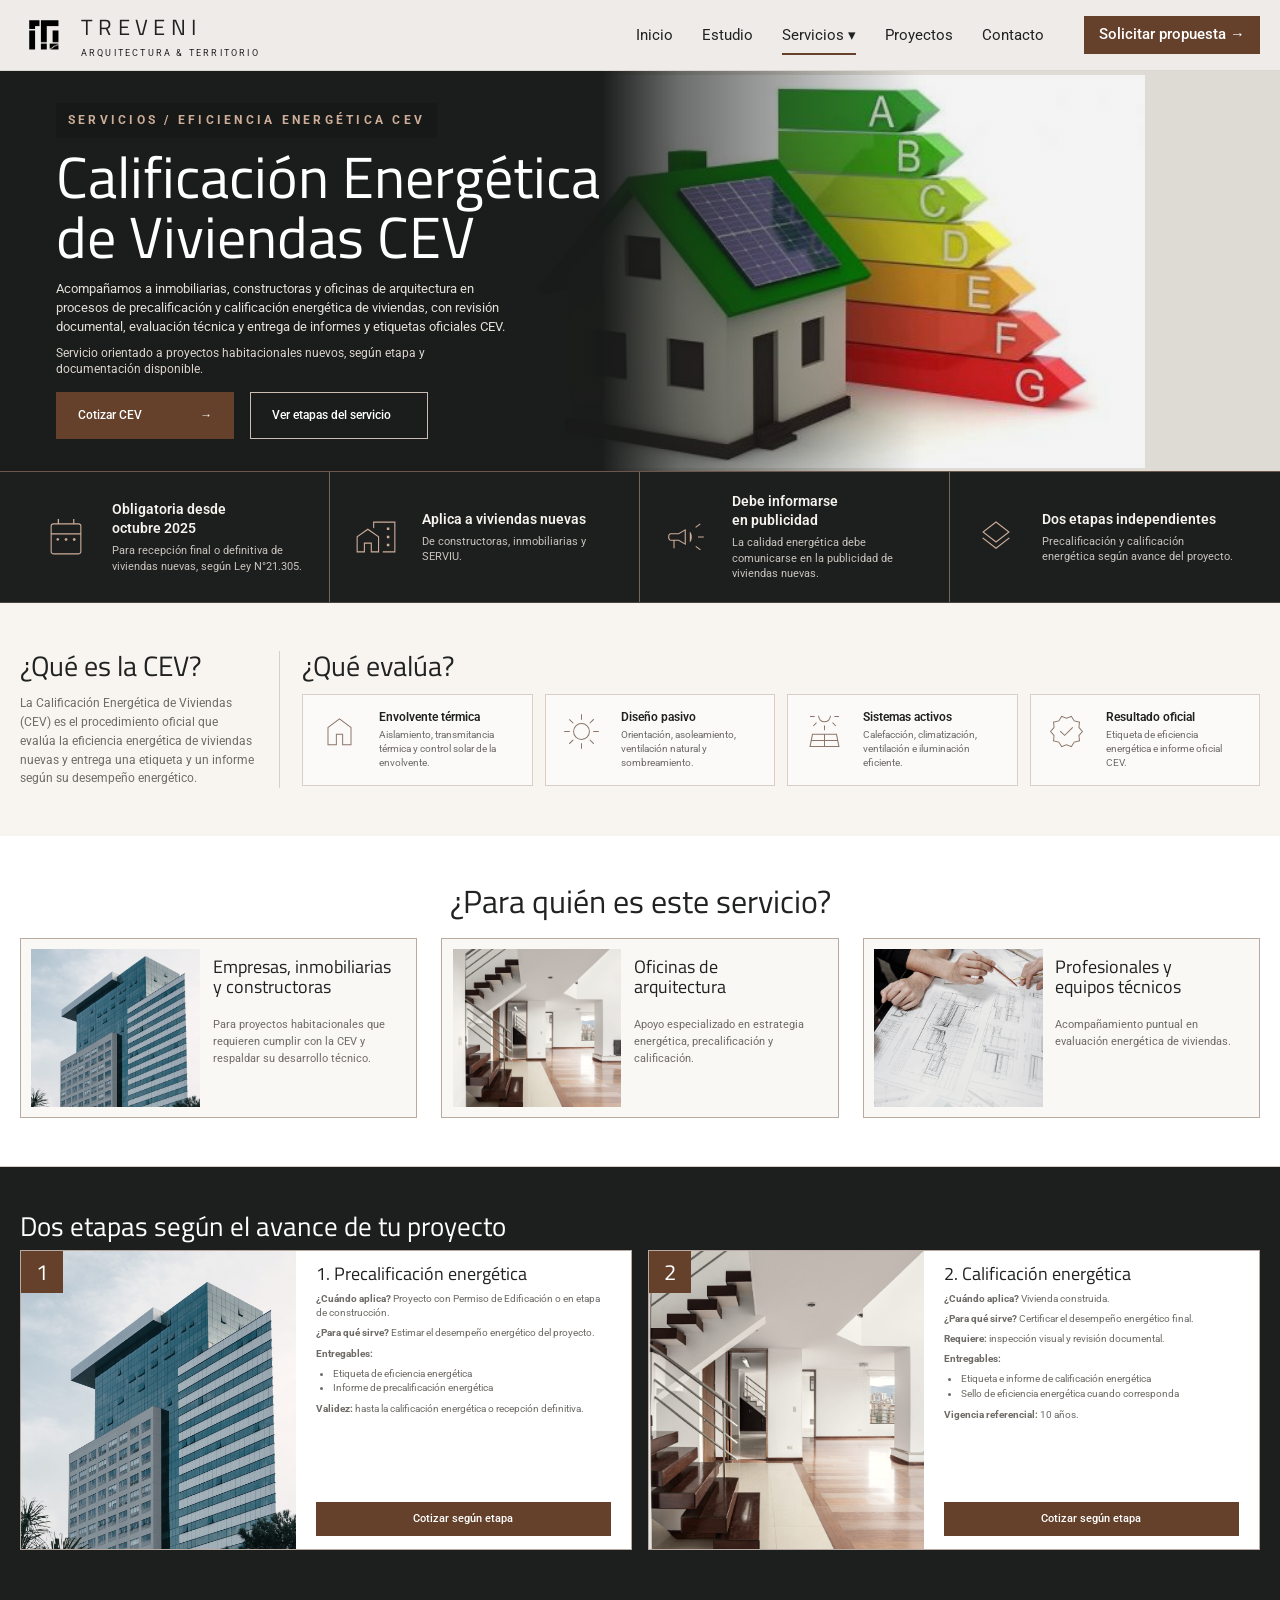
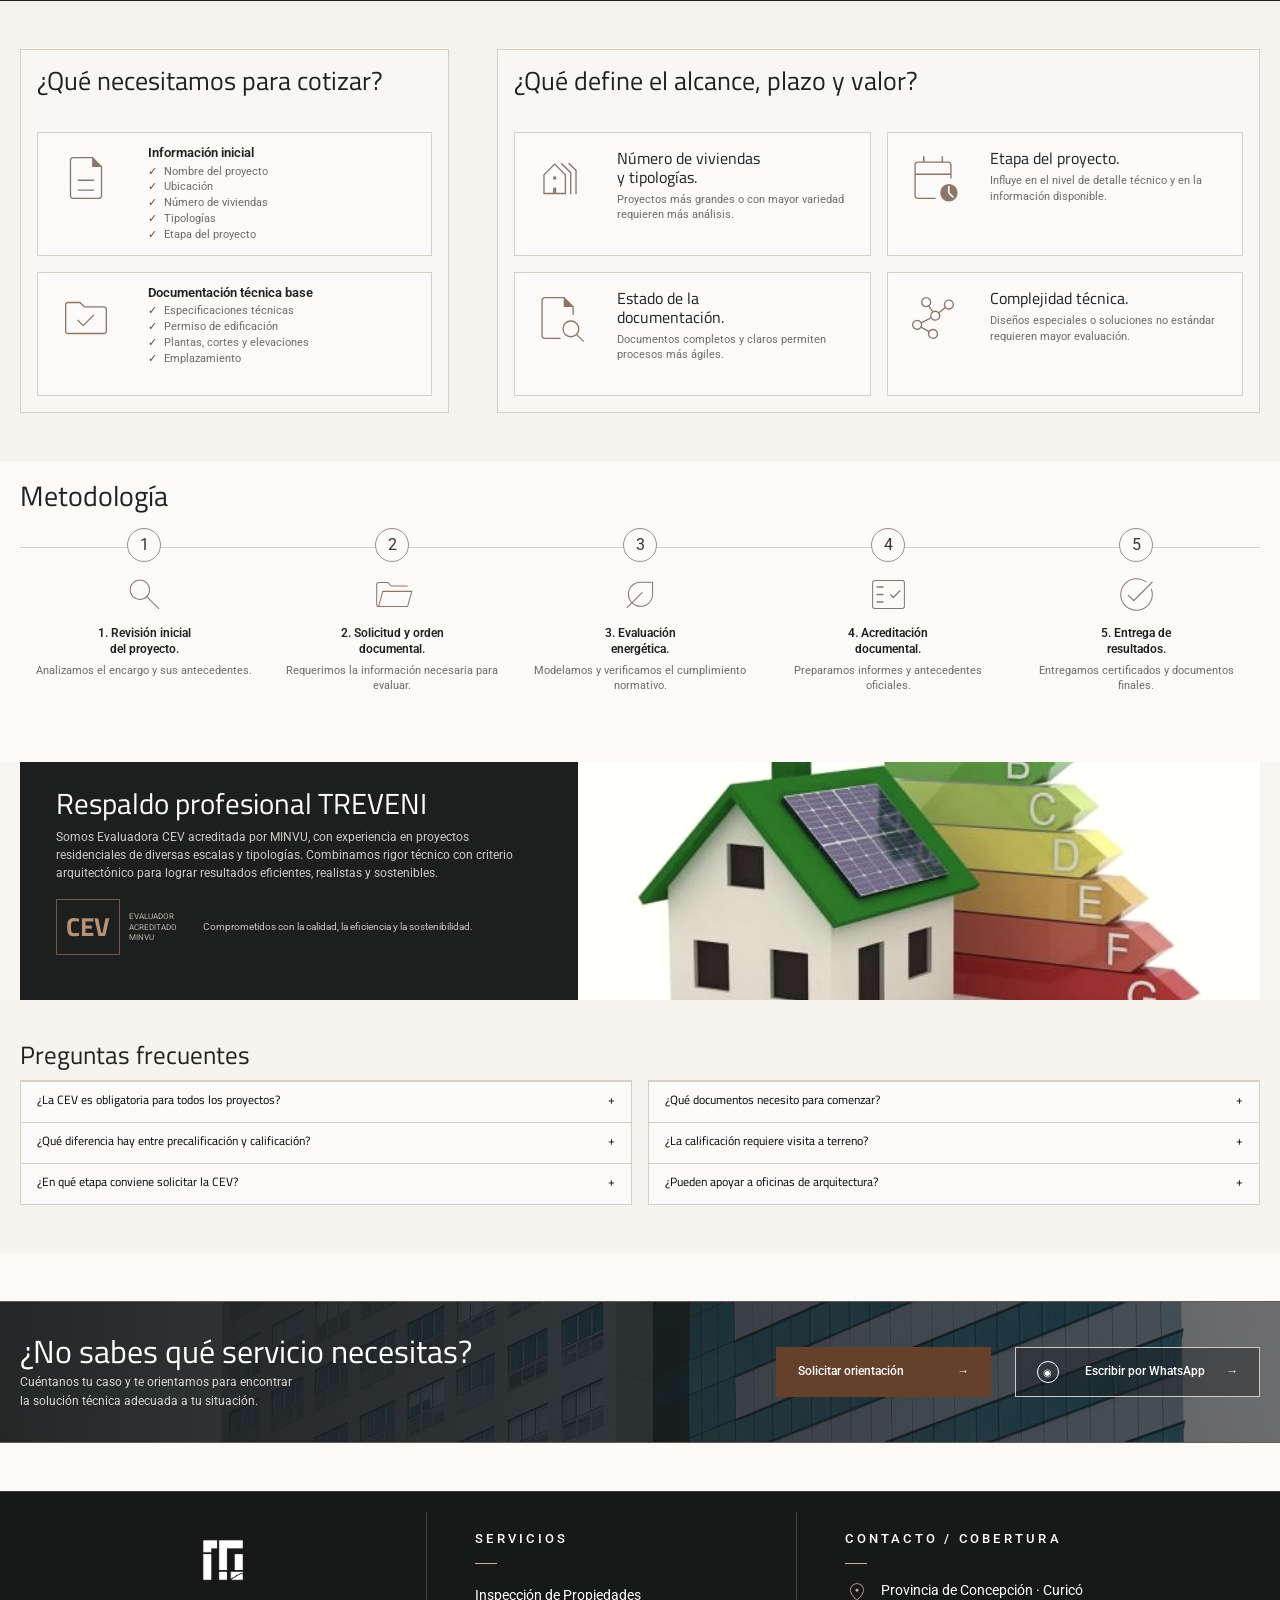
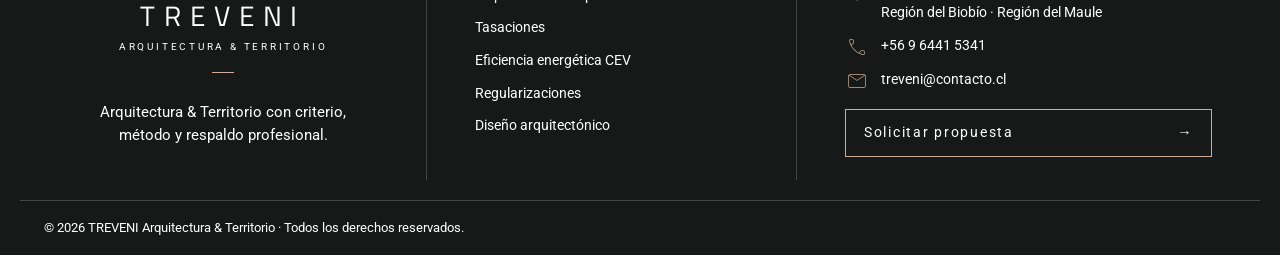
==== cev.html @ 03812059 "first commit" ====
<!doctype html>
<html lang="es">
  <head>
    <meta charset="utf-8" />
    <meta name="viewport" content="width=device-width,initial-scale=1" />
    <title>Calificación Energética de Viviendas CEV | TREVENI</title>
    <meta
      name="description"
      content="Precalificación y calificación energética de viviendas CEV."
    />
    <link rel="stylesheet" href="css/styles.css" />
    <script defer src="js/main.js"></script>
  </head>
  <body class="cev-page">
    <div data-header></div>
    <main id="contenido">
      <section class="hero hero-service hero-cev">
        <div class="container hero-content">
          <span class="eyebrow">Servicios / Eficiencia energética CEV</span>
          <h1>Calificación Energética<br />de Viviendas CEV</h1>
          <p>
            Acompañamos a inmobiliarias, constructoras y oficinas de
            arquitectura en procesos de precalificación y calificación
            energética de viviendas, con revisión documental, evaluación técnica
            y entrega de informes y etiquetas oficiales CEV.
          </p>
          <p class="cev-hero-note">
            Servicio orientado a proyectos habitacionales nuevos, según etapa y
            documentación disponible.
          </p>
          <div class="btn-row">
            <a class="btn" href="contacto.html">Cotizar CEV <span>→</span></a>
            <a class="btn btn-outline" href="#etapas"
              >Ver etapas del servicio</a
            >
          </div>
        </div>
      </section>

      <section class="cev-facts" aria-label="Aspectos clave de la CEV">
        <div class="container cev-facts-grid">
          <article>
            <img
              src="Imagenes/Iconos/Pagina servicios cev/date_range_48dp_CDAD98_FILL0_wght100_GRAD0_opsz48.svg"
              alt=""
            />
            <div>
              <h2>Obligatoria desde<br />octubre 2025</h2>
              <p>
                Para recepción final o definitiva de viviendas nuevas, según Ley
                N°21.305.
              </p>
            </div>
          </article>
          <article>
            <img
              src="Imagenes/Iconos/Pagina servicios cev/home_work_48dp_CDAD98_FILL0_wght100_GRAD0_opsz48.svg"
              alt=""
            />
            <div>
              <h2>Aplica a viviendas nuevas</h2>
              <p>De constructoras, inmobiliarias y SERVIU.</p>
            </div>
          </article>
          <article>
            <img
              src="Imagenes/Iconos/Pagina servicios cev/campaign_48dp_CDAD98_FILL0_wght100_GRAD0_opsz48.svg"
              alt=""
            />
            <div>
              <h2>Debe informarse<br />en publicidad</h2>
              <p>
                La calidad energética debe comunicarse en la publicidad de
                viviendas nuevas.
              </p>
            </div>
          </article>
          <article>
            <img
              src="Imagenes/Iconos/Pagina servicios cev/layers_48dp_CDAD98_FILL0_wght100_GRAD0_opsz48.svg"
              alt=""
            />
            <div>
              <h2>Dos etapas independientes</h2>
              <p>
                Precalificación y calificación energética según avance del
                proyecto.
              </p>
            </div>
          </article>
        </div>
      </section>

      <section class="section cev-overview">
        <div class="container cev-overview-grid">
          <article class="cev-definition">
            <h2>¿Qué es la CEV?</h2>
            <p>
              La Calificación Energética de Viviendas (CEV) es el procedimiento
              oficial que evalúa la eficiencia energética de viviendas nuevas y
              entrega una etiqueta y un informe según su desempeño energético.
            </p>
          </article>
          <div>
            <h2>¿Qué evalúa?</h2>
            <div class="cev-evaluates">
              <article>
                <img
                  src="Imagenes/Iconos/Pagina servicios cev/home_48dp_8C7669_FILL0_wght100_GRAD0_opsz48.svg"
                  alt=""
                />
                <div>
                  <h3>Envolvente térmica</h3>
                  <p>
                    Aislamiento, transmitancia térmica y control solar de la
                    envolvente.
                  </p>
                </div>
              </article>
              <article>
                <img
                  src="Imagenes/Iconos/Pagina servicios cev/sunny_48dp_8C7669_FILL0_wght100_GRAD0_opsz48.svg"
                  alt=""
                />
                <div>
                  <h3>Diseño pasivo</h3>
                  <p>
                    Orientación, asoleamiento, ventilación natural y
                    sombreamiento.
                  </p>
                </div>
              </article>
              <article>
                <img
                  src="Imagenes/Iconos/Pagina servicios cev/solar_power_48dp_8C7669_FILL0_wght100_GRAD0_opsz48.svg"
                  alt=""
                />
                <div>
                  <h3>Sistemas activos</h3>
                  <p>
                    Calefacción, climatización, ventilación e iluminación
                    eficiente.
                  </p>
                </div>
              </article>
              <article>
                <img
                  src="Imagenes/Iconos/Pagina servicios cev/verified_48dp_8C7669_FILL0_wght100_GRAD0_opsz48.svg"
                  alt=""
                />
                <div>
                  <h3>Resultado oficial</h3>
                  <p>
                    Etiqueta de eficiencia energética e informe oficial CEV.
                  </p>
                </div>
              </article>
            </div>
          </div>
        </div>
      </section>

      <section class="section cev-audience">
        <div class="container">
          <div class="section-head"><h2>¿Para quién es este servicio?</h2></div>
          <div class="cev-audience-grid">
            <article>
              <img
                src="Imagenes/Imagenes/Inmobiliarias.jpg"
                alt="Edificio habitacional en desarrollo"
              />
              <div>
                <h3>Empresas, inmobiliarias<br />y constructoras</h3>
                <p>
                  Para proyectos habitacionales que requieren cumplir con la CEV
                  y respaldar su desarrollo técnico.
                </p>
              </div>
            </article>
            <article>
              <img
                src="Imagenes/Imagenes/inspeccio-pre-entrega.jpg"
                alt="Espacio residencial proyectado"
              />
              <div>
                <h3>Oficinas de<br />arquitectura</h3>
                <p>
                  Apoyo especializado en estrategia energética, precalificación
                  y calificación.
                </p>
              </div>
            </article>
            <article>
              <img
                src="Imagenes/Imagenes/personas naturales.jpg"
                alt="Equipo técnico revisando planos"
              />
              <div>
                <h3>Profesionales y<br />equipos técnicos</h3>
                <p>
                  Acompañamiento puntual en evaluación energética de viviendas.
                </p>
              </div>
            </article>
          </div>
        </div>
      </section>

      <section class="section cev-stages" id="etapas">
        <div class="container">
          <h2>Dos etapas según el avance de tu proyecto</h2>
          <div class="cev-stages-grid">
            <article>
              <div class="cev-stage-image">
                <span>1</span
                ><img
                  src="Imagenes/Imagenes/Inmobiliarias.jpg"
                  alt="Proyecto habitacional en desarrollo"
                />
              </div>
              <div class="cev-stage-copy">
                <h3>1. Precalificación energética</h3>
                <p>
                  <strong>¿Cuándo aplica?</strong> Proyecto con Permiso de
                  Edificación o en etapa de construcción.
                </p>
                <p>
                  <strong>¿Para qué sirve?</strong> Estimar el desempeño
                  energético del proyecto.
                </p>
                <p><strong>Entregables:</strong></p>
                <ul>
                  <li>Etiqueta de eficiencia energética</li>
                  <li>Informe de precalificación energética</li>
                </ul>
                <p>
                  <strong>Validez:</strong> hasta la calificación energética o
                  recepción definitiva.
                </p>
                <a class="btn" href="contacto.html">Cotizar según etapa</a>
              </div>
            </article>
            <article>
              <div class="cev-stage-image">
                <span>2</span
                ><img
                  src="Imagenes/Imagenes/inspeccio-pre-entrega.jpg"
                  alt="Vivienda terminada para calificación"
                />
              </div>
              <div class="cev-stage-copy">
                <h3>2. Calificación energética</h3>
                <p><strong>¿Cuándo aplica?</strong> Vivienda construida.</p>
                <p>
                  <strong>¿Para qué sirve?</strong> Certificar el desempeño
                  energético final.
                </p>
                <p>
                  <strong>Requiere:</strong> inspección visual y revisión
                  documental.
                </p>
                <p><strong>Entregables:</strong></p>
                <ul>
                  <li>Etiqueta e informe de calificación energética</li>
                  <li>Sello de eficiencia energética cuando corresponda</li>
                </ul>
                <p><strong>Vigencia referencial:</strong> 10 años.</p>
                <a class="btn" href="contacto.html">Cotizar según etapa</a>
              </div>
            </article>
          </div>
        </div>
      </section>

      <section class="section cev-start">
        <div class="container cev-start-grid">
          <div class="cev-start-needs">
            <h2>¿Qué necesitamos para cotizar?</h2>
            <article>
              <img
                src="Imagenes/Iconos/Pagina servicios cev/description_48dp_8C7669_FILL0_wght100_GRAD0_opsz48.svg"
                alt=""
              />
              <div>
                <h3>Información inicial</h3>
                <ul>
                  <li>Nombre del proyecto</li>
                  <li>Ubicación</li>
                  <li>Número de viviendas</li>
                  <li>Tipologías</li>
                  <li>Etapa del proyecto</li>
                </ul>
              </div>
            </article>
            <article>
              <img
                src="Imagenes/Iconos/Pagina servicios cev/folder_check_48dp_8C7669_FILL0_wght100_GRAD0_opsz48.svg"
                alt=""
              />
              <div>
                <h3>Documentación técnica base</h3>
                <ul>
                  <li>Especificaciones técnicas</li>
                  <li>Permiso de edificación</li>
                  <li>Plantas, cortes y elevaciones</li>
                  <li>Emplazamiento</li>
                </ul>
              </div>
            </article>
          </div>
          <div class="cev-scope">
            <h2>¿Qué define el alcance, plazo y valor?</h2>
            <div class="cev-scope-grid">
              <article>
                <img
                  src="Imagenes/Iconos/Pagina servicios cev/holiday_village_48dp_8C7669_FILL0_wght100_GRAD0_opsz48.svg"
                  alt=""
                />
                <div>
                  <h3>Número de viviendas<br />y tipologías.</h3>
                  <p>
                    Proyectos más grandes o con mayor variedad requieren más
                    análisis.
                  </p>
                </div>
              </article>
              <article>
                <img
                  src="Imagenes/Iconos/Pagina servicios cev/calendar_clock_48dp_8C7669_FILL0_wght100_GRAD0_opsz48.svg"
                  alt=""
                />
                <div>
                  <h3>Etapa del proyecto.</h3>
                  <p>
                    Influye en el nivel de detalle técnico y en la información
                    disponible.
                  </p>
                </div>
              </article>
              <article>
                <img
                  src="Imagenes/Iconos/Pagina servicios cev/document_search_48dp_8C7669_FILL0_wght100_GRAD0_opsz48.svg"
                  alt=""
                />
                <div>
                  <h3>Estado de la<br />documentación.</h3>
                  <p>
                    Documentos completos y claros permiten procesos más ágiles.
                  </p>
                </div>
              </article>
              <article>
                <img
                  src="Imagenes/Iconos/Pagina servicios cev/graph_3_48dp_8C7669_FILL0_wght100_GRAD0_opsz48.svg"
                  alt=""
                />
                <div>
                  <h3>Complejidad técnica.</h3>
                  <p>
                    Diseños especiales o soluciones no estándar requieren mayor
                    evaluación.
                  </p>
                </div>
              </article>
            </div>
          </div>
        </div>
      </section>

      <section class="section cev-process">
        <div class="container">
          <h2>Metodología</h2>
          <div class="cev-process-grid">
            <article>
              <span>1</span
              ><img
                src="Imagenes/Iconos/Pagina servicios cev/search_48dp_8C7669_FILL0_wght100_GRAD0_opsz48.svg"
                alt=""
              />
              <h3>1. Revisión inicial<br />del proyecto.</h3>
              <p>Analizamos el encargo y sus antecedentes.</p>
            </article>
            <article>
              <span>2</span
              ><img
                src="Imagenes/Iconos/Pagina servicios cev/folder_open_48dp_8C7669_FILL0_wght100_GRAD0_opsz48.svg"
                alt=""
              />
              <h3>2. Solicitud y orden<br />documental.</h3>
              <p>Requerimos la información necesaria para evaluar.</p>
            </article>
            <article>
              <span>3</span
              ><img
                src="Imagenes/Iconos/Pagina servicios cev/nest_eco_leaf_48dp_8C7669_FILL0_wght100_GRAD0_opsz48.svg"
                alt=""
              />
              <h3>3. Evaluación<br />energética.</h3>
              <p>Modelamos y verificamos el cumplimiento normativo.</p>
            </article>
            <article>
              <span>4</span
              ><img
                src="Imagenes/Iconos/Pagina servicios cev/fact_check_48dp_8C7669_FILL0_wght100_GRAD0_opsz48.svg"
                alt=""
              />
              <h3>4. Acreditación<br />documental.</h3>
              <p>Preparamos informes y antecedentes oficiales.</p>
            </article>
            <article>
              <span>5</span
              ><img
                src="Imagenes/Iconos/Pagina servicios cev/task_alt_48dp_8C7669_FILL0_wght100_GRAD0_opsz48.svg"
                alt=""
              />
              <h3>5. Entrega de<br />resultados.</h3>
              <p>Entregamos certificados y documentos finales.</p>
            </article>
          </div>
        </div>
      </section>

      <section class="cev-support">
        <div class="container cev-support-grid">
          <div>
            <h2>Respaldo profesional TREVENI</h2>
            <p>
              Somos Evaluadora CEV acreditada por MINVU, con experiencia en
              proyectos residenciales de diversas escalas y tipologías.
              Combinamos rigor técnico con criterio arquitectónico para lograr
              resultados eficientes, realistas y sostenibles.
            </p>
            <div class="cev-accreditation">
              <strong>CEV</strong
              ><span>EVALUADOR<br />ACREDITADO<br />MINVU</span
              ><small
                >Comprometidos con la calidad, la eficiencia y la
                sostenibilidad.</small
              >
            </div>
          </div>
          <img
            src="Imagenes/Imagenes/eficiencia-energetica.jpeg"
            alt="Calificación energética de viviendas"
          />
        </div>
      </section>

      <section class="section cev-faq">
        <div class="container">
          <h2>Preguntas frecuentes</h2>
          <div class="cev-faq-grid">
            <div class="faq">
              <article class="faq-item">
                <button class="faq-button" aria-expanded="false">
                  ¿La CEV es obligatoria para todos los proyectos?<span>+</span>
                </button>
                <div class="faq-panel">
                  La obligatoriedad depende del tipo de proyecto, su etapa y la
                  normativa vigente aplicable.
                </div>
              </article>
              <article class="faq-item">
                <button class="faq-button" aria-expanded="false">
                  ¿Qué diferencia hay entre precalificación y calificación?<span
                    >+</span
                  >
                </button>
                <div class="faq-panel">
                  La precalificación evalúa el proyecto durante su desarrollo;
                  la calificación certifica el desempeño de la vivienda
                  construida.
                </div>
              </article>
              <article class="faq-item">
                <button class="faq-button" aria-expanded="false">
                  ¿En qué etapa conviene solicitar la CEV?<span>+</span>
                </button>
                <div class="faq-panel">
                  Conviene incorporarla tempranamente para anticipar ajustes y
                  ordenar los antecedentes técnicos.
                </div>
              </article>
            </div>
            <div class="faq">
              <article class="faq-item">
                <button class="faq-button" aria-expanded="false">
                  ¿Qué documentos necesito para comenzar?<span>+</span>
                </button>
                <div class="faq-panel">
                  Planos, especificaciones técnicas, permiso de edificación y
                  antecedentes generales del proyecto.
                </div>
              </article>
              <article class="faq-item">
                <button class="faq-button" aria-expanded="false">
                  ¿La calificación requiere visita a terreno?<span>+</span>
                </button>
                <div class="faq-panel">
                  Sí, la calificación de una vivienda terminada contempla
                  verificación visual y revisión documental.
                </div>
              </article>
              <article class="faq-item">
                <button class="faq-button" aria-expanded="false">
                  ¿Pueden apoyar a oficinas de arquitectura?<span>+</span>
                </button>
                <div class="faq-panel">
                  Sí, entregamos apoyo especializado en estrategia energética,
                  revisión y preparación documental.
                </div>
              </article>
            </div>
          </div>
        </div>
      </section>
    </main>
    <div data-footer></div>
  </body>
</html>
---- css/styles.css ----
@import url("https://fonts.googleapis.com/css2?family=Roboto:wght@300;400;500;700&family=Titillium+Web:wght@300;400;600;700&display=swap");

:root {
  --font-heading: "Titillium Web", sans-serif;
  --font-body: "Roboto", sans-serif;
  --dark: #1d1f1f;
  --dark-2: #252827;
  --light: #f5f1ec;
  --paper: #fffdf9;
  --bronze: #8c6348;
  --gold: #cdad98;
  --ink: #202221;
  --muted: #6e6b67;
  --line: #d9cec4;
  --max: 1180px;
  --shadow: 0 18px 45px rgba(20, 18, 16, 0.12);
}
* {
  box-sizing: border-box;
}
html {
  scroll-behavior: smooth;
}
body {
  margin: 0;
  background: var(--paper);
  color: var(--ink);
  font-family: var(--font-body);
  font-size: 16px;
  line-height: 1.65;
}
img {
  max-width: 100%;
  display: block;
}
a {
  color: inherit;
  text-decoration: none;
}
button,
input,
select,
textarea {
  font: inherit;
}
h1,
h2,
h3,
h4,
p {
  margin-top: 0;
}
h1,
h2,
h3,
h4 {
  font-family: var(--font-heading);
  font-weight: 400;
  line-height: 1.08;
}
h1 {
  font-size: clamp(2.5rem, 6vw, 5rem);
}
h2 {
  font-size: clamp(2rem, 4vw, 3.5rem);
}
h3 {
  font-size: 1.5rem;
}
.container {
  width: min(calc(100% - 2rem), var(--max));
  margin-inline: auto;
}
.eyebrow {
  font-size: 0.78rem;
  letter-spacing: 0.26em;
  text-transform: uppercase;
  color: var(--bronze);
  font-weight: 700;
}
.section {
  padding: clamp(4rem, 8vw, 7rem) 0;
}
.section-dark {
  background: var(--dark);
  color: #f8f5f0;
}
.section-soft {
  background: var(--light);
}
.section-head {
  max-width: 700px;
  margin: 0 auto 3rem;
  text-align: center;
}
.section-head h2 {
  margin-bottom: 1rem;
}
.section-head p {
  color: var(--muted);
}
.section-dark .section-head p {
  color: #c7c4bf;
}
.btn {
  display: inline-flex;
  align-items: center;
  justify-content: center;
  gap: 0.75rem;
  min-height: 48px;
  padding: 0.8rem 1.3rem;
  border: 1px solid var(--bronze);
  background: var(--bronze);
  color: #fff;
  font-weight: 500;
  transition: 0.2s ease;
  cursor: pointer;
}
.btn:hover,
.btn:focus-visible {
  background: #704a34;
  transform: translateY(-2px);
}
.btn-outline {
  background: transparent;
  color: inherit;
  border-color: currentColor;
}
.btn-outline:hover {
  background: rgba(255, 255, 255, 0.08);
}
.btn-row {
  display: flex;
  gap: 1rem;
  flex-wrap: wrap;
}
.skip-link {
  position: fixed;
  left: 1rem;
  top: -5rem;
  z-index: 100;
  background: #fff;
  padding: 1rem;
}
.skip-link:focus {
  top: 1rem;
}
.site-header {
  position: sticky;
  top: 0;
  z-index: 50;
  background: rgba(255, 253, 249, 0.96);
  border-bottom: 1px solid rgba(140, 99, 72, 0.2);
  backdrop-filter: blur(12px);
}
.nav {
  height: 78px;
  display: flex;
  align-items: center;
  gap: 2.5rem;
}
.brand {
  display: flex;
  align-items: center;
  gap: 0.8rem;
  margin-right: auto;
}
.brand-mark {
  display: block;
  width: 48px;
  height: 48px;
  object-fit: contain;
  flex: 0 0 48px;
}
.brand strong {
  display: block;
  font-family: var(--font-heading);
  font-size: 1.55rem;
  letter-spacing: 0.25em;
  font-weight: 400;
}
.brand small {
  display: block;
  font-size: 0.55rem;
  letter-spacing: 0.25em;
}
.nav-links {
  display: flex;
  align-items: center;
  gap: 1.8rem;
}
.nav-links > a,
.dropdown > button {
  border: 0;
  background: none;
  padding: 0.5rem 0;
  font-size: 0.92rem;
  cursor: pointer;
}
.nav-links > a:hover,
.nav-links > a[aria-current="page"],
.dropdown > button:hover {
  color: var(--bronze);
}
.dropdown {
  position: relative;
}
.dropdown-menu {
  display: none;
  position: absolute;
  top: 100%;
  left: -1rem;
  width: 270px;
  padding: 0.8rem;
  background: #fff;
  box-shadow: var(--shadow);
  border: 1px solid var(--line);
}
.dropdown:hover .dropdown-menu,
.dropdown:focus-within .dropdown-menu,
.dropdown.open .dropdown-menu {
  display: grid;
}
.dropdown-menu a {
  padding: 0.7rem;
}
.dropdown-menu a:hover {
  background: var(--light);
}
.menu-toggle {
  display: none;
  border: 0;
  background: none;
  width: 48px;
  height: 48px;
  font-size: 1.5rem;
}
.hero {
  min-height: 680px;
  display: grid;
  align-items: center;
  color: #fff;
  background:
    linear-gradient(
      90deg,
      rgba(18, 20, 19, 0.92) 0%,
      rgba(18, 20, 19, 0.66) 48%,
      rgba(18, 20, 19, 0.18)
    ),
    var(--hero) center/cover;
}
.hero-content {
  max-width: 650px;
  padding-block: 7rem;
}
.hero h1 {
  margin: 0.4rem 0 1.5rem;
}
.hero p {
  font-size: 1.15rem;
  max-width: 600px;
  color: #e4e0da;
}
.hero .eyebrow {
  color: var(--gold);
}
.hero-home {
  --hero: url("../Imagenes/Imagenes/profesionales.jpg");
}
.hero-estudio {
  --hero: url("../Imagenes/Imagenes/personas naturales.jpg");
}
.hero-services {
  --hero: url("../Imagenes/Imagenes/Inmobiliarias.jpg");
}
.hero-projects {
  --hero: url("../Imagenes/Imagenes/Regularizacion.jpg");
}
.hero-contact {
  --hero: url("../Imagenes/Imagenes/Tasacion.jpg");
}
.hero-service {
  min-height: 560px;
}
.hero-architecture {
  --hero: url("../Imagenes/Imagenes/Inmobiliarias.jpg");
}
.hero-regularizacion {
  --hero: url("../Imagenes/Imagenes/Regularizacion.jpg");
}
.hero-inspeccion {
  --hero: url("../Imagenes/Imagenes/inspeccio-pre-entrega.jpg");
}
.hero-tasaciones {
  --hero: url("../Imagenes/Imagenes/Tasacion.jpg");
}
.hero-cev {
  --hero: url("../Imagenes/Imagenes/eficiencia-energetica.jpeg");
}
.grid {
  display: grid;
  gap: 1.5rem;
}
.grid-2 {
  grid-template-columns: repeat(2, 1fr);
}
.grid-3 {
  grid-template-columns: repeat(3, 1fr);
}
.grid-4 {
  grid-template-columns: repeat(4, 1fr);
}
.card {
  padding: 2rem;
  border: 1px solid var(--line);
  background: var(--paper);
  transition: 0.25s ease;
}
.card:hover {
  transform: translateY(-4px);
  box-shadow: var(--shadow);
}
.section-dark .card {
  background: var(--dark-2);
  border-color: #51463e;
}
.card-icon {
  width: 48px;
  height: 48px;
  margin-bottom: 1.5rem;
  filter: none;
}
.card p {
  color: var(--muted);
  margin-bottom: 0;
}
.section-dark .card p {
  color: #c8c3bd;
}
.service-card {
  display: flex;
  flex-direction: column;
  min-height: 270px;
}
.service-card a {
  margin-top: auto;
  color: var(--bronze);
  font-weight: 700;
}
.image-card {
  padding: 0;
  overflow: hidden;
}
.image-card img {
  width: 100%;
  height: 260px;
  object-fit: cover;
}
.image-card-body {
  padding: 1.5rem;
}
.split {
  display: grid;
  grid-template-columns: 1fr 1fr;
  min-height: 520px;
}
.split-media img {
  width: 100%;
  height: 100%;
  object-fit: cover;
}
.split-copy {
  display: flex;
  flex-direction: column;
  justify-content: center;
  padding: clamp(2.5rem, 7vw, 6rem);
}
.stats {
  display: grid;
  grid-template-columns: repeat(4, 1fr);
  border-top: 1px solid #594a40;
  border-bottom: 1px solid #594a40;
}
.stat {
  padding: 2rem;
  text-align: center;
  border-right: 1px solid #594a40;
}
.stat:last-child {
  border-right: 0;
}
.stat strong {
  font-family: var(--font-heading);
  font-size: 2.5rem;
  color: var(--gold);
}
.process {
  counter-reset: step;
  display: grid;
  grid-template-columns: repeat(5, 1fr);
  gap: 1px;
  background: var(--line);
}
.process-item {
  counter-increment: step;
  padding: 2rem 1.4rem;
  background: var(--paper);
}
.process-item:before {
  content: counter(step, decimal-leading-zero);
  display: grid;
  place-items: center;
  width: 48px;
  height: 48px;
  border: 1px solid var(--bronze);
  border-radius: 50%;
  color: var(--bronze);
  margin-bottom: 1.2rem;
}
.section-dark .process {
  background: #574a42;
}
.section-dark .process-item {
  background: var(--dark);
}
.checklist {
  list-style: none;
  padding: 0;
}
.checklist li {
  padding: 0.55rem 0 0.55rem 1.8rem;
  position: relative;
}
.checklist li:before {
  content: "✓";
  position: absolute;
  left: 0;
  color: var(--bronze);
  font-weight: bold;
}
.faq {
  max-width: 900px;
  margin: auto;
  border-top: 1px solid var(--line);
}
.faq-item {
  border-bottom: 1px solid var(--line);
}
.faq-button {
  width: 100%;
  padding: 1.2rem 0;
  border: 0;
  background: none;
  display: flex;
  justify-content: space-between;
  text-align: left;
  font-family: var(--font-heading);
  font-size: 1.2rem;
  cursor: pointer;
}
.faq-panel {
  display: none;
  padding: 0 0 1.2rem;
  color: var(--muted);
}
.faq-item.open .faq-panel {
  display: block;
}
.faq-item.open .faq-button span {
  transform: rotate(45deg);
}
.cta {
  padding: 4rem 0;
  background:
    linear-gradient(90deg, rgba(29, 31, 31, 0.98), rgba(29, 31, 31, 0.78)),
    url("../Imagenes/Imagenes/Regularizacion.jpg") center/cover;
  color: #fff;
}
.cta-inner {
  display: flex;
  align-items: center;
  justify-content: space-between;
  gap: 2rem;
}
.cta h2 {
  margin: 0;
}
.site-footer {
  background: #171918;
  color: #ddd;
  padding: 4rem 0 2rem;
}
.footer-grid {
  display: grid;
  grid-template-columns: 1.5fr 1fr 1fr;
  gap: 3rem;
}
.site-footer h3 {
  color: #fff;
}
.site-footer ul {
  list-style: none;
  padding: 0;
}
.site-footer a:hover {
  color: var(--gold);
}
.legal {
  border-top: 1px solid #3b3d3c;
  margin-top: 2rem;
  padding-top: 1.5rem;
  color: #929492;
  font-size: 0.85rem;
}
.form {
  display: grid;
  gap: 1.2rem;
}
.form-row {
  display: grid;
  grid-template-columns: 1fr 1fr;
  gap: 1.2rem;
}
.field {
  display: grid;
  gap: 0.45rem;
}
.field input,
.field select,
.field textarea {
  width: 100%;
  padding: 0.9rem;
  border: 1px solid var(--line);
  background: #fff;
}
.field textarea {
  min-height: 150px;
  resize: vertical;
}
.field input:focus,
.field select:focus,
.field textarea:focus {
  outline: 2px solid var(--bronze);
  outline-offset: 2px;
}
.contact-layout {
  display: grid;
  grid-template-columns: 0.8fr 1.2fr;
  gap: 4rem;
}
.filter-row {
  display: flex;
  flex-wrap: wrap;
  gap: 0.75rem;
  margin-bottom: 2rem;
}
.filter-btn {
  padding: 0.65rem 1rem;
  border: 1px solid var(--line);
  background: transparent;
  cursor: pointer;
}
.filter-btn.active {
  background: var(--dark);
  color: #fff;
}
.project-card[hidden] {
  display: none;
}
@media (max-width: 900px) {
  .menu-toggle {
    display: block;
  }
  .nav > .btn {
    display: none;
  }
  .nav-links {
    display: none;
    position: absolute;
    top: 78px;
    left: 0;
    right: 0;
    background: #fff;
    padding: 1rem;
    box-shadow: var(--shadow);
    align-items: stretch;
    flex-direction: column;
  }
  .nav-links.open {
    display: flex;
  }
  .dropdown-menu {
    position: static;
    width: 100%;
    box-shadow: none;
  }
  .grid-4 {
    grid-template-columns: repeat(2, 1fr);
  }
  .grid-3 {
    grid-template-columns: repeat(2, 1fr);
  }
  .process {
    grid-template-columns: 1fr 1fr;
  }
  .split {
    grid-template-columns: 1fr;
  }
  .split-media {
    min-height: 400px;
  }
  .contact-layout {
    grid-template-columns: 1fr;
  }
  .footer-grid {
    grid-template-columns: 1fr 1fr;
  }
  .stats {
    grid-template-columns: 1fr 1fr;
  }
  .stat:nth-child(2) {
    border-right: 0;
  }
}
@media (max-width: 600px) {
  .brand strong {
    font-size: 1.2rem;
  }
  .brand small {
    display: none;
  }
  .hero {
    min-height: 620px;
  }
  .grid-2,
  .grid-3,
  .grid-4,
  .process,
  .form-row {
    grid-template-columns: 1fr;
  }
  .section {
    padding: 4rem 0;
  }
  .cta-inner {
    align-items: flex-start;
    flex-direction: column;
  }
  .footer-grid {
    grid-template-columns: 1fr;
  }
  .stats {
    grid-template-columns: 1fr;
  }
  .stat {
    border-right: 0;
    border-bottom: 1px solid #594a40;
  }
  .stat:last-child {
    border-bottom: 0;
  }
  .split-media {
    min-height: 280px;
  }
  .split-copy {
    padding: 3rem 1rem;
  }
}

/* Regularizaciones: página completa */
.regularization-page .hero-regularizacion {
  min-height: 430px;
  background:
    linear-gradient(
      90deg,
      rgba(20, 21, 20, 0.97) 0%,
      rgba(20, 21, 20, 0.8) 42%,
      rgba(20, 21, 20, 0.25)
    ),
    url("../Imagenes/Imagenes/Regularizacion.jpg") center 48% / cover;
}
.regularization-page .hero-regularizacion > .hero-content {
  padding-top: 3.4rem;
  padding-bottom: 3.4rem;
}
.regularization-page .hero-regularizacion h1 {
  margin: 0.55rem 0 1rem;
  font-size: clamp(3.2rem, 5vw, 5rem);
}
.regularization-page .hero-regularizacion p {
  max-width: 520px;
  font-size: 1rem;
  line-height: 1.55;
}
.regularization-page .hero-regularizacion .btn {
  min-width: 255px;
  min-height: 48px;
  justify-content: space-between;
  font-size: 0.82rem;
}
.regularization-page .hero-regularizacion .btn-outline {
  background: rgba(29, 31, 31, 0.25);
  border-color: #c4b8b0;
}

.reg-overview {
  background: #f8f5f1;
  border-bottom: 1px solid var(--line);
}
.reg-facts {
  display: grid;
  grid-template-columns: repeat(4, 1fr);
  min-height: 128px;
}
.reg-facts article {
  display: grid;
  grid-template-columns: 52px 1fr;
  gap: 1rem;
  align-items: center;
  padding: 1.2rem 1.7rem;
  border-right: 1px solid var(--line);
}
.reg-facts article:last-child {
  border-right: 0;
}
.reg-facts img {
  width: 46px;
  height: 50px;
  object-fit: contain;
}
.reg-facts h2 {
  margin: 0 0 0.55rem;
  font-family: var(--font-body);
  font-size: 0.87rem;
  font-weight: 600;
  line-height: 1.3;
}
.reg-facts p {
  margin: 0;
  color: var(--muted);
  font-size: 0.7rem;
  line-height: 1.5;
}
.reg-first-know {
  padding: 3.5rem 0 3rem;
}
.reg-section-title {
  display: flex;
  align-items: center;
  justify-content: center;
  gap: 1.4rem;
  margin-bottom: 1.5rem;
}
.reg-section-title h2 {
  margin: 0;
  font-family: var(--font-body);
  font-size: 0.92rem;
  font-weight: 600;
  letter-spacing: 0.22em;
  text-transform: uppercase;
}
.reg-section-title span {
  width: 75px;
  height: 1px;
  background: var(--line);
}
.reg-first-grid {
  display: grid;
  grid-template-columns: repeat(3, 1fr);
  gap: 2rem;
}
.reg-first-grid article {
  display: grid;
  grid-template-columns: 65px 1fr;
  gap: 1.2rem;
  min-height: 170px;
  padding: 1.6rem 1.8rem;
  background: rgba(255, 255, 255, 0.24);
}
.reg-first-grid img,
.reg-symbol {
  width: 58px;
  height: 58px;
  object-fit: contain;
}
.reg-symbol {
  display: grid;
  place-items: center;
  border: 1px solid #9b8272;
  border-radius: 50%;
  color: #8c7669;
  font-size: 2.6rem;
  font-weight: 200;
}
.reg-first-grid h3 {
  margin: 0 0 0.7rem;
  font-size: 1.45rem;
  line-height: 1.2;
}
.reg-first-grid h3 strong {
  display: inline-block;
  padding: 0.45rem 0.55rem;
  background: #e9e1da;
  font-family: var(--font-body);
  font-size: 0.72rem;
  letter-spacing: 0.15em;
  text-transform: uppercase;
}
.reg-first-grid p {
  margin: 0;
  color: var(--muted);
  font-size: 0.75rem;
  line-height: 1.6;
}

.reg-about {
  padding: 3.8rem 0;
  background: #fbfaf8;
}
.reg-about-grid {
  display: grid;
  grid-template-columns: 1fr 1fr;
  gap: 2rem;
}
.reg-about-copy {
  padding: 1rem 2.5rem 1rem 1rem;
}
.reg-about .eyebrow {
  color: var(--ink);
  font-size: 0.82rem;
}
.reg-about-copy > p {
  margin: 2.6rem 0;
  color: var(--muted);
  font-size: 0.86rem;
  line-height: 1.65;
}
.reg-benefits {
  display: grid;
  grid-template-columns: repeat(3, 1fr);
  gap: 1rem;
}
.reg-benefits > div {
  display: grid;
  grid-template-columns: 40px 1fr;
  gap: 0.65rem;
  align-items: center;
}
.reg-benefits img {
  width: 36px;
  height: 36px;
  object-fit: contain;
}
.reg-benefits span {
  font-size: 0.68rem;
  line-height: 1.45;
}
.reg-audience {
  padding: 1rem 0 0 1rem;
  border-left: 1px solid var(--line);
}
.reg-short-line {
  display: block;
  width: 40px;
  height: 1px;
  margin: 0.75rem 0 1.4rem;
  background: var(--bronze);
}
.reg-audience-grid {
  display: grid;
  grid-template-columns: repeat(3, 1fr);
  gap: 1.2rem;
}
.reg-audience-grid article {
  min-height: 240px;
  padding: 1.4rem 1rem;
  border: 1px solid var(--line);
  text-align: center;
}
.reg-audience-grid img {
  width: 52px;
  height: 52px;
  margin: 0 auto 1rem;
  object-fit: contain;
}
.reg-audience-grid h3 {
  font-family: var(--font-body);
  font-size: 0.85rem;
  font-weight: 600;
  line-height: 1.35;
}
.reg-audience-grid p {
  color: var(--muted);
  font-size: 0.72rem;
  line-height: 1.55;
}

.reg-procedures {
  padding: 2.5rem 0 3rem;
}
.reg-left-title {
  margin-bottom: 1.4rem;
}
.reg-left-title .eyebrow {
  color: inherit;
  font-size: 0.82rem;
}
.reg-left-title > span:last-child:not(.eyebrow) {
  display: block;
  width: 38px;
  height: 1px;
  margin-top: 0.65rem;
  background: var(--bronze);
}
.section-dark .reg-left-title > span:last-child:not(.eyebrow) {
  background: var(--gold);
}
.reg-procedure-grid {
  display: grid;
  grid-template-columns: repeat(6, 1fr);
  gap: 0.75rem;
}
.reg-procedure-grid article {
  min-height: 220px;
  padding: 1rem 0.75rem;
  border: 1px solid #715d50;
  text-align: center;
  background: #222423;
}
.reg-procedure-grid img {
  width: 55px;
  height: 55px;
  margin: 0 auto 0.75rem;
  object-fit: contain;
}
.reg-procedure-grid h3 {
  font-family: var(--font-body);
  font-size: 0.86rem;
  font-weight: 600;
  line-height: 1.3;
}
.reg-procedure-grid p {
  margin: 0;
  color: #c7c2bd;
  font-size: 0.69rem;
  line-height: 1.55;
}

.reg-includes {
  padding: 1.7rem 0;
  background: #f8f5f1;
}
.reg-includes-grid {
  display: grid;
  grid-template-columns: 1.8fr 0.9fr;
  min-height: 260px;
}
.reg-includes-grid > div {
  padding: 1rem 1.4rem;
}
.reg-includes-grid > img {
  width: 100%;
  height: 100%;
  min-height: 255px;
  object-fit: cover;
  filter: grayscale(0.75) sepia(0.12);
}
.reg-includes ul,
.reg-quote ul {
  list-style: none;
  padding: 0;
}
.reg-includes ul {
  display: grid;
  grid-template-columns: 1fr 1fr;
  gap: 1rem 2.2rem;
  margin-top: 2.5rem;
}
.reg-includes li,
.reg-quote li {
  position: relative;
  padding-left: 1.65rem;
  font-size: 0.75rem;
  line-height: 1.5;
}
.reg-includes li:before,
.reg-quote li:before {
  content: "✓";
  position: absolute;
  left: 0;
  display: grid;
  place-items: center;
  width: 15px;
  height: 15px;
  border: 1px solid #9a8374;
  border-radius: 50%;
  color: #8c7669;
  font-size: 0.58rem;
}

.reg-work {
  padding: 3rem 0 3.5rem;
  background: #fbfaf8;
}
.reg-work-grid {
  display: grid;
  grid-template-columns: repeat(6, 1fr);
  position: relative;
}
.reg-work-grid:before {
  content: "";
  position: absolute;
  top: 19px;
  left: 7%;
  right: 7%;
  border-top: 1px dashed #bbaea5;
}
.reg-work-grid article {
  position: relative;
  z-index: 1;
  padding: 0 1rem;
  text-align: center;
}
.reg-work-grid article > span {
  display: grid;
  place-items: center;
  width: 38px;
  height: 38px;
  margin: 0 auto 0.75rem;
  border-radius: 50%;
  background: #5b3925;
  color: #fff;
  font-size: 0.8rem;
}
.reg-work-grid img {
  width: 52px;
  height: 52px;
  margin: 0 auto 0.65rem;
  object-fit: contain;
}
.reg-work-grid h3 {
  font-family: var(--font-body);
  font-size: 0.78rem;
  font-weight: 600;
}
.reg-work-grid p {
  margin: 0;
  color: var(--muted);
  font-size: 0.68rem;
  line-height: 1.5;
}

.reg-quote {
  padding: 2.5rem 0;
  background: #f3efeb;
}
.reg-quote-grid {
  display: grid;
  grid-template-columns: 1.05fr 1fr;
  border: 1px solid var(--line);
}
.reg-quote-grid > article {
  min-height: 280px;
  padding: 1.7rem 2rem;
}
.reg-quote-grid > article:first-child {
  border-right: 1px solid var(--line);
  background: #fbfaf8;
}
.reg-quote-grid > article:last-child {
  background: #e9e1da;
}
.reg-quote-grid > article > p {
  font-size: 0.78rem;
  line-height: 1.65;
}
.reg-quote ul {
  display: grid;
  grid-template-columns: 1fr 1fr;
  gap: 0.75rem 2.3rem;
  margin-top: 1.2rem;
}
.reg-quote li:before {
  border: 0;
  border-radius: 0;
  font-size: 0.8rem;
}
.reg-time-value {
  display: grid;
  gap: 1.3rem;
}
.reg-time-value > div {
  display: grid;
  grid-template-columns: 55px 1fr;
  gap: 1rem;
}
.reg-time-value img {
  width: 48px;
  height: 48px;
  object-fit: contain;
}
.reg-time-value h3 {
  font-family: var(--font-body);
  font-size: 0.85rem;
  font-weight: 600;
  margin: 0 0 0.35rem;
}
.reg-time-value p {
  margin: 0;
  color: var(--muted);
  font-size: 0.72rem;
  line-height: 1.55;
}

.reg-faq {
  padding: 2.8rem 0;
  background: #f8f5f1;
}
.reg-faq-grid {
  display: grid;
  grid-template-columns: 1fr 1fr;
  gap: 3rem;
}
.reg-faq .faq {
  width: 100%;
}
.reg-faq .faq-button {
  padding: 0.55rem 0.7rem;
  font-family: var(--font-body);
  font-size: 0.78rem;
}
.reg-faq .faq-panel {
  padding: 0.2rem 0.7rem 0.8rem;
  font-size: 0.75rem;
}

.regularization-page .cta {
  margin: 3.5rem 0;
  padding: 1rem 0;
  background:
    linear-gradient(90deg, rgba(29, 31, 31, 0.96), rgba(29, 31, 31, 0.72)),
    url("../Imagenes/Imagenes/Inmobiliarias.jpg") center 65% / cover;
  border-top: 1px solid #66584f;
  border-bottom: 1px solid #66584f;
}
.regularization-page .cta-inner {
  min-height: 92px;
}
.reg-cta-copy h2 {
  margin: 0 0 0.35rem;
  color: #fff;
  font-size: 1.75rem;
  line-height: 1.05;
}
.reg-cta-copy p {
  margin: 0;
  color: #ddd;
  font-size: 0.75rem;
  line-height: 1.5;
}
.reg-cta-actions {
  display: grid;
  gap: 0.7rem;
  min-width: 280px;
}
.reg-cta-actions .btn {
  min-height: 47px;
  justify-content: space-between;
  font-size: 0.82rem;
}
.reg-response {
  display: flex;
  align-items: center;
  justify-content: center;
  gap: 0.65rem;
  color: #eee;
  font-size: 0.72rem;
}

@media (max-width: 1050px) {
  .reg-facts {
    grid-template-columns: 1fr 1fr;
  }
  .reg-facts article:nth-child(2) {
    border-right: 0;
  }
  .reg-facts article:nth-child(-n + 2) {
    border-bottom: 1px solid var(--line);
  }
  .reg-procedure-grid {
    grid-template-columns: repeat(3, 1fr);
  }
  .reg-work-grid {
    grid-template-columns: repeat(3, 1fr);
    gap: 2rem 0;
  }
  .reg-work-grid:before {
    display: none;
  }
}
@media (max-width: 850px) {
  .reg-first-grid,
  .reg-about-grid,
  .reg-includes-grid,
  .reg-quote-grid {
    grid-template-columns: 1fr;
  }
  .reg-about-copy {
    padding: 1rem 0;
  }
  .reg-audience {
    padding-left: 0;
    border-left: 0;
  }
  .reg-includes-grid > img {
    min-height: 230px;
  }
  .reg-quote-grid > article:first-child {
    border-right: 0;
    border-bottom: 1px solid var(--line);
  }
  .regularization-page .cta-inner {
    align-items: flex-start;
    flex-direction: column;
  }
  .reg-cta-actions {
    width: 100%;
  }
}
@media (max-width: 600px) {
  .regularization-page .hero-regularizacion {
    min-height: 610px;
    background-position: 58% center;
  }
  .regularization-page .hero-regularizacion .btn-row {
    display: grid;
  }
  .regularization-page .hero-regularizacion .btn {
    width: 100%;
    min-width: 0;
  }
  .reg-facts,
  .reg-audience-grid,
  .reg-procedure-grid,
  .reg-work-grid,
  .reg-faq-grid {
    grid-template-columns: 1fr;
  }
  .reg-facts article,
  .reg-facts article:nth-child(2) {
    border-right: 0;
    border-bottom: 1px solid var(--line);
  }
  .reg-facts article:last-child {
    border-bottom: 0;
  }
  .reg-section-title span {
    width: 30px;
  }
  .reg-first-grid article {
    grid-template-columns: 52px 1fr;
    padding: 1.3rem 1rem;
  }
  .reg-benefits,
  .reg-includes ul,
  .reg-quote ul {
    grid-template-columns: 1fr;
  }
  .reg-audience-grid article {
    min-height: 0;
  }
  .reg-procedure-grid article {
    min-height: 190px;
  }
  .reg-faq-grid {
    gap: 0;
  }
  .regularization-page .cta {
    margin: 2.5rem 0;
    padding: 2rem 0;
  }
}
@media (prefers-reduced-motion: reduce) {
  html {
    scroll-behavior: auto;
  }
  *,
  *:before,
  *:after {
    transition: none !important;
  }
}
html,
body {
  overflow-x: hidden;
}
h1,
h2,
h3,
h4 {
  overflow-wrap: anywhere;
}
@media (max-width: 900px) {
  .menu-toggle {
    display: grid;
    place-items: center;
    color: var(--ink);
    position: relative;
  }
  .menu-toggle::before {
    content: "≡";
    font-size: 2rem;
    line-height: 1;
  }
  .menu-toggle {
    font-size: 0;
  }
}

/* Ajustes de fidelidad a las maquetas */
:root {
  --max: 1240px;
  --light: #f4f1ed;
  --paper: #fbfaf7;
  --bronze: #65412b;
}
.nav {
  height: 70px;
}
.brand strong {
  font-size: 1.35rem;
}
.site-header .btn {
  min-height: 42px;
  padding: 0.65rem 1.15rem;
}
.hero {
  min-height: 470px;
}
.hero-service {
  min-height: 430px;
}
.hero-content {
  padding-block: 4.5rem;
  max-width: 590px;
}
.hero h1 {
  font-size: clamp(2.8rem, 4.7vw, 4.8rem);
  margin-bottom: 1rem;
}
.hero p {
  font-size: 1rem;
  max-width: 520px;
}
.section {
  padding: clamp(3rem, 5vw, 5rem) 0;
}
.section-head {
  margin-bottom: 2.2rem;
}
.section-head h2 {
  font-size: clamp(2rem, 3vw, 3rem);
}
.card {
  padding: 1.6rem;
}
.service-card {
  min-height: 230px;
}
.process-item {
  padding: 1.5rem 1rem;
}
.process-item h3 {
  font-size: 1.2rem;
}
.process-item p {
  font-size: 0.9rem;
}
.info-strip {
  background: var(--paper);
  border-bottom: 1px solid var(--line);
}
.info-strip-grid {
  display: grid;
  grid-template-columns: repeat(4, 1fr);
}
.info-cell {
  display: flex;
  gap: 1rem;
  align-items: center;
  padding: 1.5rem;
  border-right: 1px solid var(--line);
}
.info-cell:last-child {
  border-right: 0;
}
.info-cell strong {
  font-family: var(--font-heading);
  font-size: 1.3rem;
  display: block;
}
.info-cell p {
  font-size: 0.82rem;
  margin: 0;
  color: var(--muted);
}
.info-icon {
  font-size: 2rem;
  color: var(--bronze);
}
.profile-card {
  position: relative;
  min-height: 330px;
  padding: 0;
  overflow: hidden;
  background: #111;
  color: #fff;
}
.profile-card img {
  width: 100%;
  height: 190px;
  object-fit: cover;
  opacity: 0.8;
}
.profile-card .image-card-body {
  padding: 1.3rem;
}
.profile-card p {
  color: #d4d0cb;
}
.feature-row {
  display: grid;
  grid-template-columns: repeat(3, 1fr);
  border: 1px solid var(--line);
}
.feature-row > article {
  padding: 1.5rem;
  border-right: 1px solid var(--line);
}
.feature-row > article:last-child {
  border-right: 0;
}
.feature-row p {
  font-size: 0.9rem;
  color: var(--muted);
}
.price-panel {
  background: var(--light);
  padding: 2rem;
  border: 1px solid var(--line);
}
.price {
  font-family: var(--font-heading);
  font-size: clamp(2.8rem, 5vw, 5rem);
  line-height: 1;
  color: var(--ink);
}
.service-details {
  display: grid;
  grid-template-columns: 1fr 2fr;
  gap: 3rem;
}
.mini-grid {
  display: grid;
  grid-template-columns: repeat(3, 1fr);
  gap: 1rem;
}
.mini-card {
  padding: 1.2rem;
  border: 1px solid var(--line);
  background: var(--paper);
}
.mini-card h3 {
  font-size: 1.15rem;
}
.mini-card p {
  font-size: 0.85rem;
  color: var(--muted);
  margin: 0;
}
.hero-split {
  background: var(--paper);
  color: var(--ink);
  display: grid;
  grid-template-columns: 1fr 1.15fr;
  min-height: 420px;
}
.hero-split .hero-content {
  padding-left: max(1rem, calc((100vw - var(--max)) / 2));
  padding-right: 3rem;
}
.hero-split .hero-image img {
  width: 100%;
  height: 100%;
  object-fit: cover;
}
.contact-panel {
  background: var(--dark);
  color: #fff;
  padding: 2.2rem;
}
.contact-panel .field input,
.contact-panel .field select,
.contact-panel .field textarea {
  background: #202221;
  color: #fff;
  border-color: #5b534d;
}
.contact-aside {
  background: var(--paper);
  padding: 2.2rem;
  border: 1px solid var(--line);
}
@media (max-width: 900px) {
  .info-strip-grid {
    grid-template-columns: 1fr 1fr;
  }
  .info-cell:nth-child(2) {
    border-right: 0;
  }
  .hero-split {
    grid-template-columns: 1fr;
  }
  .hero-split .hero-content {
    padding: 4rem 1rem;
  }
  .hero-split .hero-image {
    min-height: 320px;
  }
  .service-details {
    grid-template-columns: 1fr;
  }
  .mini-grid {
    grid-template-columns: 1fr 1fr;
  }
}
@media (max-width: 600px) {
  .hero,
  .hero-service {
    min-height: 560px;
  }
  .info-strip-grid,
  .feature-row,
  .mini-grid {
    grid-template-columns: 1fr;
  }
  .info-cell,
  .feature-row > article {
    border-right: 0;
    border-bottom: 1px solid var(--line);
  }
}
.hero-home {
  --hero: url("../Imagenes/Imagenes/Inmobiliarias.jpg");
}
.hero-estudio {
  --hero: url("../Imagenes/Imagenes/profesionales.jpg");
}
.hero-contact {
  --hero: url("../Imagenes/Imagenes/Regularizacion.jpg");
}
@media (max-width: 600px) {
  .hero h1 {
    font-size: 2.35rem;
    max-width: 100%;
  }
  .hero-content {
    max-width: 100%;
    overflow: hidden;
  }
  .hero .btn-row {
    display: grid;
    width: 100%;
  }
  .hero .btn-row .btn {
    width: 100%;
  }
  .profile-card {
    min-height: 280px;
  }
  .profile-card .btn {
    width: 100%;
    font-size: 0.82rem;
  }
  .price {
    font-size: 2.5rem;
  }
  .contact-panel,
  .contact-aside {
    padding: 1.3rem;
  }
}

/* Header y footer según las maquetas finales */
.site-header {
  background: #eeebe8;
  border-bottom: 1px solid rgba(101, 65, 43, 0.12);
}
.nav-links > a,
.dropdown > button {
  position: relative;
  color: var(--ink);
}
.nav-links > a[aria-current="page"] {
  color: var(--ink);
}
.nav-links > a[aria-current="page"]::after,
.dropdown.active > button::after {
  content: "";
  position: absolute;
  left: 0;
  right: 0;
  bottom: -10px;
  height: 2px;
  background: var(--bronze);
}
.site-footer {
  background: #171918;
  color: #fff;
  padding: 1.25rem 0 0;
  border-top: 1px solid #373837;
}
.footer-grid {
  grid-template-columns: 1.1fr 1fr 1.25fr;
  gap: 0;
  padding: 0 0 1.25rem;
}
.footer-grid > div {
  min-height: 230px;
  padding: 1.25rem 3rem;
  border-right: 1px solid #454543;
}
.footer-grid > div:first-child {
  padding-left: 3rem;
}
.footer-grid > div:last-child {
  border-right: 0;
}
.footer-brand {
  display: flex;
  flex-direction: column;
  align-items: center;
  text-align: center;
}
.footer-brand .brand {
  display: flex;
  flex-direction: column;
  align-items: center;
  gap: 0.3rem;
  margin: 0;
}
.footer-brand .brand strong {
  color: #fff;
  font-size: 1.75rem;
  letter-spacing: 0.32em;
}
.footer-brand .brand small {
  color: #fff;
  font-size: 0.62rem;
  letter-spacing: 0.28em;
}
.footer-emblem {
  display: block;
  width: 56px;
  height: 56px;
  object-fit: contain;
  margin-left: 0;
}
.footer-accent,
.footer-title-line {
  display: block;
  width: 22px;
  height: 1px;
  background: var(--gold);
  margin: 1rem 0;
}
.footer-brand .footer-accent {
  margin-right: auto;
  margin-left: auto;
}
.footer-brand p,
.footer-column p,
.footer-column a {
  color: #fff;
}
.footer-brand p {
  margin-top: 0.8rem;
  font-size: 0.92rem;
  line-height: 1.5;
}
.footer-column h3 {
  margin: 0;
  color: #fff;
  font-family: var(--font-body);
  font-size: 0.84rem;
  font-weight: 500;
  letter-spacing: 0.24em;
  text-transform: uppercase;
}
.footer-column ul {
  display: grid;
  gap: 0.55rem;
  margin-top: 1.25rem;
}
.footer-column li a {
  position: relative;
  display: inline-block;
}
.footer-column li a::after {
  content: "";
  position: absolute;
  right: 0;
  bottom: -3px;
  left: 0;
  height: 1px;
  background: currentColor;
  transform: scaleX(0);
  transform-origin: left;
  transition: transform 0.2s ease;
}
.footer-column li a:hover::after,
.footer-column li a:focus-visible::after {
  transform: scaleX(1);
}
.footer-column li,
.footer-column p {
  font-size: 0.9rem;
}
.footer-contact p {
  line-height: 1.55;
  margin-bottom: 0.65rem;
}
.footer-contact .footer-contact-item {
  display: grid;
  grid-template-columns: 24px minmax(0, 1fr);
  gap: 0.75rem;
  align-items: start;
}
.footer-contact-item img {
  width: 24px;
  height: 24px;
  object-fit: contain;
}
.footer-contact-item > span {
  display: block;
}
.footer-contact p > span:first-child {
  display: inline-block;
  width: 30px;
  color: var(--gold);
  font-size: 1.2rem;
}
.footer-indent {
  padding-left: 34px;
}
.footer-button {
  display: flex;
  justify-content: space-between;
  align-items: center;
  margin-top: 1rem;
  padding: 0.7rem 1.1rem;
  border: 1px solid var(--gold);
  letter-spacing: 0.12em;
  transition: 0.2s ease;
}
.footer-button:hover,
.footer-button:focus-visible {
  background: var(--bronze);
  border-color: var(--bronze);
}
.legal {
  margin-top: 0;
  padding: 1rem 1.5rem;
  border-top: 1px solid #454543;
  color: #fff;
  font-size: 0.82rem;
}
@media (max-width: 900px) {
  .site-header {
    background: #eeebe8;
  }
  .footer-grid {
    grid-template-columns: 1fr 1fr;
  }
  .footer-grid > div {
    border-bottom: 1px solid #454543;
  }
  .footer-grid > div:nth-child(2) {
    border-right: 0;
  }
  .footer-grid > div:last-child {
    grid-column: 1/-1;
    border-bottom: 0;
  }
  .nav-links {
    background: #eeebe8;
  }
}
@media (max-width: 600px) {
  .footer-grid {
    grid-template-columns: 1fr;
  }
  .footer-grid > div,
  .footer-grid > div:first-child {
    min-height: auto;
    padding: 2rem 1rem;
    border-right: 0;
  }
  .footer-grid > div:last-child {
    grid-column: auto;
  }
  .footer-brand .brand {
    align-items: center;
  }
  .footer-emblem {
    margin-left: 0;
  }
  .footer-brand .footer-accent {
    margin-right: auto;
    margin-left: auto;
  }
  .legal {
    padding: 1rem;
  }
}

/* Inicio: perfiles de clientes y razones para elegir TREVENI */
.audience-section .section-head {
  margin-bottom: 1.75rem;
}
.audience-section .section-head .eyebrow,
.why-section .section-head .eyebrow {
  color: inherit;
  font-size: 1rem;
  letter-spacing: 0.28em;
}
.audience-card {
  display: flex;
  flex-direction: column;
  min-height: 410px;
  border: 1px solid #65584f;
}
.audience-card:hover {
  transform: none;
  box-shadow: none;
}
.audience-card .audience-photo {
  height: 185px;
  opacity: 0.82;
}
.audience-card .image-card-body {
  display: flex;
  flex-direction: column;
  flex: 1;
  padding: 1.1rem;
}
.audience-copy {
  display: grid;
  grid-template-columns: 56px 1fr;
  gap: 1rem;
  align-items: start;
  flex: 1;
}
.audience-icon {
  width: 52px;
  height: 52px;
  object-fit: contain;
  margin-top: 0.15rem;
}
.audience-copy h3 {
  font-family: var(--font-body);
  font-size: 1rem;
  font-weight: 500;
  letter-spacing: 0.06em;
  text-transform: uppercase;
  margin-bottom: 0.55rem;
}
.audience-copy p {
  font-size: 0.92rem;
  line-height: 1.55;
}
.audience-button {
  display: flex;
  align-items: center;
  justify-content: space-between;
  width: 100%;
  min-height: 42px;
  margin-top: 1rem;
  padding: 0.65rem 1rem;
  border: 1px solid #a99587;
  color: #fff;
  font-size: 0.76rem;
  letter-spacing: 0.1em;
  text-transform: uppercase;
  transition: 0.2s ease;
}
.audience-button:hover,
.audience-button:focus-visible {
  background: var(--bronze);
  border-color: var(--gold);
}
.why-section {
  padding: 2.8rem 0 3.2rem;
  background: #f7f5f2;
}
.why-section .section-head {
  max-width: 900px;
  margin-bottom: 1.8rem;
}
.why-section .section-head p {
  margin: 0.7rem 0 0;
  color: var(--muted);
}
.why-grid {
  border: 0;
  background: transparent;
}
.why-grid > article {
  display: grid;
  grid-template-columns: 70px 1fr;
  gap: 1.25rem;
  align-items: start;
  padding: 0 2.6rem;
  border-right: 1px solid var(--line);
}
.why-grid > article:first-child {
  padding-left: 1rem;
}
.why-grid > article:last-child {
  padding-right: 1rem;
}
.why-grid img {
  width: 62px;
  height: 62px;
  object-fit: contain;
}
.why-grid h3 {
  font-family: var(--font-body);
  font-size: 1rem;
  font-weight: 600;
  margin: 0.15rem 0 0.55rem;
}
.why-grid p {
  margin: 0;
  font-size: 0.9rem;
  line-height: 1.55;
  color: var(--muted);
}
@media (max-width: 900px) {
  .audience-copy {
    grid-template-columns: 46px 1fr;
  }
  .audience-icon {
    width: 44px;
    height: 44px;
  }
  .why-grid {
    grid-template-columns: 1fr;
  }
  .why-grid > article,
  .why-grid > article:first-child,
  .why-grid > article:last-child {
    padding: 1.5rem 0;
    border-right: 0;
    border-bottom: 1px solid var(--line);
  }
  .why-grid > article:last-child {
    border-bottom: 0;
  }
}
@media (max-width: 600px) {
  .audience-card {
    min-height: 390px;
  }
  .audience-card .audience-photo {
    height: 175px;
  }
  .audience-copy {
    grid-template-columns: 50px 1fr;
  }
  .audience-button {
    font-size: 0.7rem;
  }
  .why-section .section-head {
    text-align: left;
  }
  .why-grid > article {
    grid-template-columns: 58px 1fr;
  }
  .why-grid img {
    width: 50px;
    height: 50px;
  }
}
.audience-card .audience-icon {
  width: 52px !important;
  height: 52px !important;
  min-width: 52px;
  object-fit: contain;
  opacity: 1;
  margin-top: 0.15rem;
}
@media (max-width: 900px) {
  .audience-card .audience-icon {
    width: 44px !important;
    height: 44px !important;
    min-width: 44px;
  }
}

/* Inicio: servicios */
.home-services {
  background: #fbfaf8;
}
.home-services .section-head {
  margin-bottom: 2rem;
}
.home-services .section-head .eyebrow {
  font-size: 1rem;
  color: var(--ink);
}
.services-showcase {
  gap: 2rem 2.4rem;
  max-width: 1060px;
  margin: auto;
}
.service-showcase-card {
  display: flex;
  flex-direction: column;
  border: 1px solid var(--line);
  background: #f7f4f0;
  min-height: 370px;
  box-shadow: 0 7px 18px rgba(38, 29, 22, 0.05);
}
.service-showcase-card.featured {
  border-color: #76543e;
}
.service-showcase-card .service-photo {
  width: 100%;
  height: 145px;
  object-fit: cover;
}
.service-card-content {
  display: flex;
  flex-direction: column;
  flex: 1;
  padding: 1.1rem 1.25rem;
}
.service-card-heading {
  display: grid;
  grid-template-columns: 48px 1fr;
  gap: 0.75rem;
  align-items: center;
}
.service-card-heading img {
  width: 42px;
  height: 42px;
  object-fit: contain;
}
.service-card-heading h3 {
  font-family: var(--font-body);
  font-size: 1.05rem;
  font-weight: 600;
  line-height: 1.2;
  margin: 0;
}
.service-card-content > p {
  max-width: 220px;
  margin: 0.75rem auto 1rem;
  text-align: center;
  font-size: 0.86rem;
  line-height: 1.5;
  color: var(--muted);
}
.service-cta {
  display: flex;
  align-items: center;
  justify-content: center;
  gap: 1.2rem;
  width: 70%;
  min-height: 39px;
  margin: auto auto 0;
  border: 1px solid #b9a69a;
  color: var(--ink);
  font-size: 0.83rem;
  transition: 0.2s ease;
}
.service-cta.filled {
  width: 100%;
  background: #5d3722;
  color: #fff;
  border-color: #5d3722;
}
.service-cta:hover,
.service-cta:focus-visible {
  background: var(--bronze);
  border-color: var(--bronze);
  color: #fff;
}
/* Inicio: proyectos destacados */
.featured-projects {
  padding: 2.2rem 0 3rem;
}
.featured-projects-head {
  display: flex;
  align-items: center;
  justify-content: space-between;
  margin-bottom: 1rem;
}
.featured-projects-head > div {
  display: flex;
  align-items: center;
  gap: 1rem;
}
.featured-projects-head .eyebrow {
  color: #d8cdc5;
  font-size: 0.75rem;
}
.heading-rule {
  display: block;
  width: 70px;
  height: 1px;
  background: #746458;
}
.all-projects-link {
  min-width: 205px;
  padding: 0.65rem 1rem;
  border: 1px solid #89786d;
  color: #fff;
  display: flex;
  justify-content: space-between;
  font-size: 0.8rem;
}
.projects-showcase {
  gap: 1rem;
}
.project-showcase-card {
  background: #292928;
  min-width: 0;
}
.project-showcase-card > img {
  width: 100%;
  height: 205px;
  object-fit: cover;
  filter: saturate(0.7);
}
.project-showcase-copy {
  position: relative;
  padding: 1rem 1.1rem;
  color: #fff;
}
.project-showcase-copy h3 {
  font-family: var(--font-body);
  font-size: 1rem;
  margin-bottom: 0.3rem;
}
.project-showcase-copy p,
.project-showcase-copy small {
  display: block;
  margin: 0;
  color: #c9c5c1;
  font-size: 0.78rem;
}
.project-showcase-copy a {
  position: absolute;
  right: 1rem;
  bottom: 1rem;
  color: #fff;
  font-size: 1.1rem;
}
@media (max-width: 900px) {
  .services-showcase {
    gap: 1.5rem;
  }
  .service-showcase-card {
    min-height: 350px;
  }
  .projects-showcase {
    grid-template-columns: 1fr 1fr;
  }
  .project-showcase-card:last-child {
    grid-column: 1/-1;
  }
  .featured-projects-head {
    gap: 1rem;
  }
}
@media (max-width: 600px) {
  .services-showcase,
  .projects-showcase {
    grid-template-columns: 1fr;
  }
  .service-showcase-card {
    min-height: 360px;
  }
  .project-showcase-card:last-child {
    grid-column: auto;
  }
  .featured-projects-head {
    align-items: flex-start;
    flex-direction: column;
  }
  .all-projects-link {
    width: 100%;
  }
  .project-showcase-card > img {
    height: 220px;
  }
}

/* Inicio: banda de llamado a la acción */
.home-page .cta {
  margin: 4.5rem 0;
  background:
    linear-gradient(
      90deg,
      rgba(29, 31, 31, 0.94) 0%,
      rgba(29, 31, 31, 0.68) 55%,
      rgba(29, 31, 31, 0.48)
    ),
    url("../Imagenes/Imagenes/Regularizacion.jpg") center 58% / cover;
  padding: 2rem 0;
  border-top: 1px solid #6e625a;
  border-bottom: 1px solid #6e625a;
}
.home-page .cta-inner {
  min-height: 95px;
}
.home-page .cta-copy h2 {
  font-family: var(--font-body);
  font-size: clamp(1.3rem, 2.2vw, 1.8rem);
  font-weight: 400;
  line-height: 1.3;
  margin: 0;
  color: #fff;
}
.home-page .cta-actions {
  display: flex;
  align-items: center;
  justify-content: flex-end;
  gap: 0.7rem;
}
.home-page .cta-actions .btn {
  min-width: 190px;
  min-height: 45px;
  padding: 0.65rem 1rem;
  font-size: 0.86rem;
  justify-content: space-between;
}
.home-page .cta-actions .btn-outline {
  min-width: 240px;
  border-color: #c2b5ac;
}
.whatsapp-mark {
  display: inline-grid;
  place-items: center;
  width: 22px;
  height: 22px;
  border: 1px solid currentColor;
  border-radius: 50%;
  font-size: 0.65rem;
  margin-right: 0.25rem;
}
@media (max-width: 900px) {
  .home-page .cta {
    margin: 3.5rem 0;
  }
  .home-page .cta-inner {
    align-items: flex-start;
    flex-direction: column;
  }
  .home-page .cta-actions {
    width: 100%;
    justify-content: flex-start;
  }
}
@media (max-width: 600px) {
  .home-page .cta {
    margin: 2.5rem 0;
    padding: 2.5rem 0;
  }
  .home-page .cta-copy br {
    display: none;
  }
  .home-page .cta-actions {
    display: grid;
  }
  .home-page .cta-actions .btn,
  .home-page .cta-actions .btn-outline {
    width: 100%;
    min-width: 0;
  }
}

/* Heroes: columna de contenido alineada al margen general izquierdo */
.hero > .hero-content {
  width: min(calc(100% - 7rem), var(--max));
  max-width: var(--max);
  margin-inline: auto;
}
.hero > .hero-content > h1,
.hero > .hero-content > p {
  max-width: 610px;
}
@media (max-width: 900px) {
  .hero > .hero-content {
    width: min(calc(100% - 4rem), var(--max));
  }
}
@media (max-width: 600px) {
  .hero > .hero-content {
    width: min(calc(100% - 2rem), var(--max));
    margin-inline: auto;
  }
  .hero > .hero-content > h1,
  .hero > .hero-content > p {
    max-width: 100%;
  }
}

/* Estudio */
.studio-page .section-head .eyebrow {
  font-size: 1rem;
  color: inherit;
}
.studio-organization {
  background: #f8f5f1;
}
.organization-grid {
  display: grid;
  grid-template-columns: repeat(3, 1fr);
  gap: 1.5rem;
}
.organization-grid article {
  display: grid;
  grid-template-columns: 72px 1fr;
  gap: 1.4rem;
  align-items: start;
  min-height: 225px;
  padding: 2.6rem 2rem;
  border: 1px solid var(--line);
  background: rgba(255, 255, 255, 0.18);
}
.organization-grid img {
  width: 62px;
  height: 62px;
  object-fit: contain;
}
.organization-grid h3 {
  font-family: var(--font-body);
  font-size: 1.1rem;
  font-weight: 600;
  line-height: 1.25;
  margin: 0.2rem 0 1.4rem;
}
.organization-grid p {
  font-size: 0.92rem;
  color: var(--muted);
  margin: 0;
}
.studio-method .section-head,
.studio-areas .section-head {
  margin-bottom: 1.4rem;
}
.studio-heading-line {
  display: block;
  width: 105px;
  height: 1px;
  background: var(--gold);
  margin: 0.75rem auto 0;
}
.studio-process {
  display: grid;
  grid-template-columns: repeat(5, 1fr);
  position: relative;
}
.studio-process:before {
  content: "";
  position: absolute;
  top: 25px;
  left: 8%;
  right: 8%;
  border-top: 1px dashed #765d4c;
}
.studio-process article {
  position: relative;
  z-index: 1;
  text-align: center;
  padding: 0 1.2rem;
}
.step-number {
  display: grid;
  place-items: center;
  width: 50px;
  height: 50px;
  margin: 0 auto 1rem;
  border: 1px solid var(--bronze);
  border-radius: 50%;
  background: var(--dark);
  font-family: var(--font-heading);
  font-size: 1.25rem;
  color: var(--gold);
}
.studio-process img {
  width: 58px;
  height: 58px;
  margin: 0 auto 0.6rem;
}
.studio-process h3 {
  font-family: var(--font-body);
  font-size: 1rem;
  margin-bottom: 0.5rem;
}
.studio-process p {
  font-size: 0.85rem;
  line-height: 1.45;
  color: #ccc;
}
.areas-row {
  display: grid;
  grid-template-columns: repeat(6, 1fr);
  gap: 0.75rem;
}
.areas-row article {
  min-height: 285px;
  padding: 1.5rem 1.2rem;
  border: 1px solid #735b4c;
  background: #222423;
}
.areas-row img {
  width: 58px;
  height: 58px;
  object-fit: contain;
  margin-bottom: 1.2rem;
}
.areas-row h3 {
  font-family: var(--font-body);
  font-size: 1.05rem;
  line-height: 1.2;
  margin-bottom: 1rem;
}
.areas-row p {
  font-size: 0.8rem;
  line-height: 1.5;
  color: #c7c2bd;
  margin: 0;
}
.studio-team {
  background: #f6f3ef;
}
.team-layout {
  display: grid;
  grid-template-columns: 240px 1fr;
  gap: 2.5rem;
  align-items: center;
}
.team-intro h2 {
  font-size: 2.3rem;
}
.team-intro > span {
  display: block;
  width: 40px;
  height: 1px;
  background: var(--bronze);
  margin: 1.2rem 0;
}
.team-intro p {
  font-size: 1rem;
  line-height: 1.8;
  color: var(--muted);
}
.team-cards {
  display: grid;
  grid-template-columns: repeat(3, 1fr);
  gap: 1rem;
}
.team-cards article {
  display: grid;
  grid-template-rows: auto 1fr;
  border: 1px solid var(--line);
  background: #f2eee9;
}
.team-cards .portrait {
  width: 100%;
  height: 320px;
  object-fit: cover;
  filter: grayscale(1);
  object-position: center;
}
.team-cards .portrait-left {
  object-position: 25% center;
}
.team-cards .portrait-center {
  object-position: 52% center;
}
.team-cards .portrait-right {
  object-position: 78% center;
}
.team-cards article > div {
  display: flex;
  flex-direction: column;
  padding: 1rem;
}
.team-cards h3 {
  font-family: var(--font-body);
  font-size: 0.9rem;
  font-weight: 500;
  letter-spacing: 0.18em;
  text-transform: uppercase;
  margin-bottom: 0.4rem;
}
.team-cards p {
  font-size: 0.82rem;
  line-height: 1.55;
  margin-bottom: 0.55rem;
}
.team-cards article > div > span {
  display: block;
  width: 22px;
  height: 1px;
  background: var(--bronze);
  margin: 0.6rem 0;
}
.team-cards strong {
  display: inline-block;
  align-self: flex-start;
  margin-top: auto;
  padding: 0.3rem 0.55rem;
  border: 1px solid #baa99e;
  font-size: 0.7rem;
  font-weight: 400;
  letter-spacing: 0.05em;
  text-transform: uppercase;
}
@media (max-width: 1000px) {
  .areas-row {
    grid-template-columns: repeat(3, 1fr);
  }
  .team-layout {
    grid-template-columns: 1fr;
  }
  .team-intro {
    max-width: 460px;
  }
  .organization-grid article {
    grid-template-columns: 55px 1fr;
    padding: 2rem 1.3rem;
  }
  .organization-grid img {
    width: 50px;
    height: 50px;
  }
}
@media (max-width: 800px) {
  .organization-grid {
    grid-template-columns: 1fr;
  }
  .organization-grid article {
    min-height: 0;
  }
  .studio-process {
    grid-template-columns: 1fr 1fr;
    gap: 1rem;
  }
  .studio-process:before {
    display: none;
  }
  .studio-process article {
    padding: 1.3rem;
    border: 1px solid #55483f;
  }
  .team-cards {
    grid-template-columns: 1fr 1fr;
  }
  .team-cards article:last-child {
    grid-column: 1/-1;
    max-width: 50%;
    width: 100%;
    justify-self: center;
  }
}
@media (max-width: 600px) {
  .areas-row,
  .team-cards,
  .studio-process {
    grid-template-columns: 1fr;
  }
  .areas-row article {
    min-height: 0;
  }
  .team-cards article:last-child {
    grid-column: auto;
    max-width: none;
  }
  .team-cards .portrait {
    height: 360px;
  }
  .organization-grid article {
    grid-template-columns: 50px 1fr;
    gap: 1rem;
  }
  .organization-grid h3 {
    margin-bottom: 0.75rem;
  }
}

/* Contacto */
.contact-page .section-head .eyebrow {
  color: var(--ink);
  font-size: 1rem;
}
.contact-title-line {
  display: block;
  width: 80px;
  height: 1px;
  background: var(--line);
  margin: 0.8rem auto 0;
}
.hero-response {
  display: inline-flex;
  align-items: center;
  gap: 0.9rem;
  margin-top: 0.8rem;
  padding: 0.7rem 1rem;
  border: 1px solid #b8a99e;
  color: #fff;
  font-size: 0.9rem;
}
.hero-response img {
  width: 26px;
  height: 26px;
}
.contact-orientation {
  padding: 2.8rem 0;
}
.contact-orientation .section-head {
  margin-bottom: 1.6rem;
}
.orientation-row {
  display: grid;
  grid-template-columns: repeat(4, 1fr);
}
.orientation-row article {
  display: grid;
  grid-template-columns: 54px 1fr;
  gap: 1rem;
  min-height: 105px;
  padding: 0 1.8rem;
  border-right: 1px solid var(--line);
}
.orientation-row article:first-child {
  padding-left: 0;
}
.orientation-row article:last-child {
  padding-right: 0;
  border-right: 0;
}
.orientation-row img {
  width: 48px;
  height: 48px;
}
.orientation-row h3 {
  font-family: var(--font-body);
  font-size: 0.95rem;
  font-weight: 600;
  margin: 0.1rem 0 0.5rem;
}
.orientation-row p {
  font-size: 0.88rem;
  color: var(--muted);
  margin: 0;
  line-height: 1.6;
}
.contact-form-section {
  background: var(--dark);
  padding: 1.2rem 0;
}
.contact-form-section .contact-layout {
  grid-template-columns: minmax(0, 2.1fr) minmax(270px, 0.95fr);
  gap: 1.2rem;
}
.contact-panel {
  border: 1px solid #806b5d;
  padding: 2.2rem;
}
.contact-panel h2 {
  font-size: 2rem;
}
.contact-panel .field {
  color: #fff;
  font-size: 0.68rem;
  letter-spacing: 0.15em;
  text-transform: uppercase;
}
.contact-panel .field input,
.contact-panel .field select,
.contact-panel .field textarea {
  min-height: 46px;
  padding: 0.75rem;
  background: #202221;
  border-color: #5d5550;
  color: #fff;
  font-size: 0.85rem;
  letter-spacing: 0;
  text-transform: none;
}
.contact-panel .field textarea {
  min-height: 100px;
}
.contact-submit {
  width: 100%;
  display: flex;
  justify-content: center;
  gap: 1.5rem;
  background: #eee9e4 !important;
  border-color: #eee9e4 !important;
  color: var(--ink) !important;
}
.contact-form-note {
  display: flex;
  align-items: center;
  gap: 0.7rem;
  margin: 0;
  color: #ddd;
  font-size: 0.78rem;
}
.contact-form-note img {
  width: 21px;
  height: 21px;
}
.contact-aside {
  padding: 2.1rem 2rem;
}
.contact-aside > h2 {
  font-size: 1.8rem;
  margin-bottom: 0.7rem;
}
.contact-aside-line {
  display: block;
  width: 45px;
  height: 1px;
  background: var(--bronze);
  margin-bottom: 0.6rem;
}
.contact-aside article {
  display: grid;
  grid-template-columns: 45px 1fr;
  gap: 1rem;
  padding: 1.35rem 0;
  border-bottom: 1px solid var(--line);
}
.contact-aside article:last-child {
  border-bottom: 0;
}
.contact-aside article > img {
  width: 38px;
  height: 38px;
}
.contact-aside h3 {
  font-family: var(--font-body);
  font-size: 0.9rem;
  font-weight: 500;
  margin: 0 0 0.25rem;
}
.contact-aside p {
  font-size: 0.8rem;
  line-height: 1.5;
  margin: 0;
}
.contact-aside small {
  display: block;
  margin-top: 0.25rem;
  color: var(--muted);
  font-size: 0.72rem;
}
.contact-modes .section-head {
  margin-bottom: 1.8rem;
}
.modes-grid {
  display: grid;
  grid-template-columns: repeat(3, 1fr);
  gap: 2.3rem;
}
.modes-grid article {
  display: grid;
  grid-template-columns: 55px 1fr;
  gap: 1.2rem;
  min-height: 220px;
  padding: 2.3rem 2rem;
  border: 1px solid var(--line);
  background: rgba(255, 255, 255, 0.2);
}
.modes-grid img {
  width: 50px;
  height: 50px;
}
.modes-grid h3 {
  font-family: var(--font-body);
  font-size: 1rem;
  font-weight: 600;
  line-height: 1.5;
  margin: 0 0 1.2rem;
}
.modes-grid p {
  text-align: center;
  color: var(--muted);
  font-size: 0.9rem;
  line-height: 1.65;
  margin-left: -65px;
}
.contact-next {
  background: #f8f6f3;
}
.contact-next .section-head {
  margin-bottom: 1.5rem;
}
.next-steps {
  display: grid;
  grid-template-columns: 1fr 50px 1fr 50px 1fr;
  align-items: center;
}
.next-steps article {
  position: relative;
  text-align: center;
  padding: 0 2rem;
}
.next-number {
  position: absolute;
  left: 0;
  top: 0;
  display: grid;
  place-items: center;
  width: 30px;
  height: 30px;
  border: 1px solid var(--line);
  font-weight: 600;
}
.next-steps article > img {
  width: 58px;
  height: 58px;
  margin: 0 auto 1.1rem;
  padding: 0.65rem;
  border: 1px solid var(--line);
  border-radius: 50%;
}
.next-steps h3 {
  font-family: var(--font-body);
  font-size: 0.95rem;
  font-weight: 600;
  margin-bottom: 0.6rem;
}
.next-steps p {
  font-size: 0.85rem;
  color: var(--muted);
  line-height: 1.55;
}
.next-arrow {
  font-family: var(--font-heading);
  font-size: 3.5rem;
  font-weight: 200;
  color: #c7b6aa;
  text-align: center;
}
@media (max-width: 900px) {
  .orientation-row {
    grid-template-columns: 1fr 1fr;
  }
  .orientation-row article:nth-child(2) {
    border-right: 0;
  }
  .contact-form-section .contact-layout {
    grid-template-columns: 1fr;
  }
  .modes-grid {
    gap: 1rem;
  }
  .modes-grid article {
    grid-template-columns: 1fr;
    text-align: center;
    padding: 1.7rem;
  }
  .modes-grid img {
    margin: auto;
  }
  .modes-grid p {
    margin-left: 0;
  }
  .next-steps article {
    padding: 0 1rem;
  }
}
@media (max-width: 600px) {
  .orientation-row,
  .modes-grid {
    grid-template-columns: 1fr;
  }
  .orientation-row article,
  .orientation-row article:first-child,
  .orientation-row article:last-child {
    padding: 1.3rem 0;
    border-right: 0;
    border-bottom: 1px solid var(--line);
  }
  .orientation-row article:last-child {
    border-bottom: 0;
  }
  .contact-panel {
    padding: 1.3rem;
  }
  .next-steps {
    grid-template-columns: 1fr;
  }
  .next-arrow {
    transform: rotate(90deg);
    line-height: 1;
  }
  .next-steps article {
    padding: 1rem 1.8rem;
  }
  .next-number {
    left: 0.5rem;
    top: 1rem;
  }
}
.contact-panel .contact-submit {
  background: var(--bronze) !important;
  border-color: var(--bronze) !important;
  color: #fff !important;
}
.contact-panel .contact-submit:hover,
.contact-panel .contact-submit:focus-visible {
  background: #704a34 !important;
  border-color: #704a34 !important;
  color: #fff !important;
  transform: translateY(-2px);
}
.nav-links > a[aria-current="page"]::after,
.dropdown.active > button::after {
  bottom: 0;
}

/* Contacto: llamado a la acción */
.contact-page .cta {
  padding: 1.5rem 0;
  background:
    linear-gradient(90deg, rgba(29, 31, 31, 0.97), rgba(29, 31, 31, 0.72)),
    url("../Imagenes/Imagenes/Inmobiliarias.jpg") center 52% / cover;
  border-top: 1px solid #66584f;
  border-bottom: 1px solid #66584f;
}
.contact-page .cta-inner {
  min-height: 74px;
}
.contact-cta-copy h2 {
  font-family: var(--font-body);
  font-size: clamp(1.25rem, 2vw, 1.7rem);
  font-weight: 400;
  line-height: 1.2;
  margin: 0 0 0.35rem;
  color: #fff;
}
.contact-cta-copy p {
  font-size: 0.88rem;
  color: #ddd;
  margin: 0;
}
.contact-cta-actions {
  display: flex;
  align-items: center;
  justify-content: flex-end;
  gap: 0.8rem;
}
.contact-cta-actions .btn {
  min-width: 205px;
  min-height: 50px;
  padding: 0.7rem 1.15rem;
  justify-content: space-between;
  font-size: 0.86rem;
}
.contact-cta-actions .btn-outline {
  min-width: 250px;
  border-color: #c5b6ac;
  background: transparent;
  color: #fff;
}
@media (max-width: 700px) {
  .contact-page .cta-inner {
    align-items: flex-start;
    flex-direction: column;
  }
  .contact-cta-actions {
    width: 100%;
    justify-content: flex-start;
  }
}
.contact-page .cta {
  margin: 3.5rem 0;
}
@media (max-width: 600px) {
  .contact-page .cta {
    margin: 2.5rem 0;
  }
  .contact-cta-actions {
    display: grid;
    grid-template-columns: 1fr;
  }
  .contact-cta-actions .btn,
  .contact-cta-actions .btn-outline {
    width: 100%;
    min-width: 0;
  }
}

/* Proyectos */
.hero-gallery-note {
  display: flex;
  align-items: center;
  gap: 1rem;
  margin-top: 2.8rem;
  color: #e7e2dd;
  font-size: 0.88rem;
}
.hero-gallery-note > span:first-child {
  display: grid;
  place-items: center;
  width: 34px;
  height: 34px;
  border: 1px solid #b9aa9f;
  color: var(--gold);
  font-size: 1.25rem;
}
.more-projects {
  background: #f8f6f2;
}
.more-projects .section-head {
  margin-bottom: 1.5rem;
}
.more-projects .section-head h2 {
  font-size: 2rem;
  margin-bottom: 0.5rem;
}
.projects-title-line {
  display: block;
  width: 38px;
  height: 1px;
  background: var(--line);
  margin: auto;
}
.projects-grid {
  display: grid;
  grid-template-columns: repeat(3, 1fr);
  gap: 1.7rem 2.4rem;
  max-width: 1050px;
  margin: auto;
}
.gallery-card {
  border: 1px solid var(--line);
  background: #fbf9f6;
}
.gallery-card > img {
  width: 100%;
  height: 220px;
  object-fit: cover;
  filter: saturate(0.8);
}
.gallery-card > div {
  padding: 1rem 1.2rem;
}
.gallery-card h3 {
  font-size: 1.25rem;
  margin-bottom: 0.55rem;
}
.gallery-card p {
  margin: 0.15rem 0;
  color: var(--muted);
  font-size: 0.76rem;
}
.gallery-card p > span {
  display: inline-block;
  width: 20px;
  color: var(--bronze);
}
.gallery-card a {
  display: flex;
  align-items: center;
  justify-content: center;
  gap: 1rem;
  width: 80%;
  min-height: 34px;
  margin: 1rem auto 0;
  background: #5d3722;
  color: #fff;
  font-size: 0.76rem;
}
.gallery-card a:hover,
.gallery-card a:focus-visible {
  background: #704a34;
  transform: translateY(-2px);
}
@media (max-width: 900px) {
  .projects-grid {
    grid-template-columns: 1fr 1fr;
    gap: 1.4rem;
  }
  .gallery-card > img {
    height: 210px;
  }
}
@media (max-width: 600px) {
  .projects-grid {
    grid-template-columns: 1fr;
  }
  .gallery-card > img {
    height: 230px;
  }
  .hero-gallery-note {
    margin-top: 2rem;
  }
}
.hero-gallery-note > span:first-child img {
  width: 23px;
  height: 23px;
}
.gallery-card p {
  display: flex;
  align-items: center;
  gap: 0.35rem;
}
.gallery-card p > img {
  width: 14px;
  height: 14px;
  object-fit: contain;
  flex: 0 0 14px;
}
.hero-gallery-note > span:first-child {
  display: block;
  width: auto;
  height: auto;
  border: 0;
  color: inherit;
}
.hero-gallery-note > span:first-child img {
  width: 38px;
  height: 38px;
}
.gallery-card p > img {
  width: 22px;
  height: 22px;
  flex: 0 0 22px;
}

/* Página temporal: Comunidad y territorio */
.construction {
  min-height: 680px;
  display: grid;
  align-items: center;
  background:
    linear-gradient(90deg, rgba(29, 31, 31, 0.96), rgba(29, 31, 31, 0.68)),
    url("../Imagenes/Imagenes/profesionales.jpg") center/cover;
  color: #fff;
}
.construction-inner {
  max-width: var(--max);
}
.construction-inner h1 {
  max-width: 650px;
  font-size: clamp(3rem, 6vw, 5.5rem);
  margin: 0.5rem 0 1rem;
}
.construction-inner p {
  max-width: 650px;
  color: #ddd;
  font-size: 1.05rem;
}
.construction-inner .eyebrow {
  color: var(--gold);
}
.construction-page [data-footer] > .cta {
  display: none;
}
@media (max-width: 600px) {
  .construction {
    min-height: 620px;
  }
  .construction-inner .btn-row {
    display: grid;
  }
  .construction-inner .btn {
    width: 100%;
  }
}

/* Todos los servicios: hero y perfiles */
.services-main-hero {
  min-height: 440px;
  grid-template-columns: 0.9fr 1.1fr;
  background: #f8f5f1;
}
.services-main-hero .hero-content {
  padding-top: 3rem;
  padding-bottom: 3rem;
}
.services-main-hero .hero-content h1 {
  max-width: 510px;
  font-size: clamp(3rem, 4.7vw, 4.7rem);
  line-height: 1.02;
  margin-bottom: 1.5rem;
}
.services-main-hero .hero-content p {
  max-width: 490px;
  font-size: 1rem;
  color: var(--muted);
  line-height: 1.65;
}
.services-main-hero .hero-image {
  padding: 1.5rem 1.5rem 1.5rem 0;
}
.services-main-hero .hero-image img {
  min-height: 390px;
  max-height: 410px;
  object-position: center 45%;
}
.services-main-hero .btn {
  margin-top: 0.4rem;
}
.services-profiles {
  padding: 2.5rem 0 3.3rem;
}
.services-profiles .section-head {
  margin-bottom: 1.5rem;
}
.services-profiles .section-head h2 {
  font-size: 2.1rem;
  margin-bottom: 0.4rem;
}
.services-profiles .section-head p {
  font-size: 0.85rem;
}
.profile-services-grid {
  display: grid;
  grid-template-columns: repeat(3, 1fr);
  gap: 1rem;
}
.profile-services-grid > article {
  display: flex;
  flex-direction: column;
  min-height: 265px;
  padding: 2rem 1.4rem 1rem;
  border: 1px solid var(--line);
  background: rgba(255, 255, 255, 0.18);
}
.profile-service-copy {
  display: grid;
  grid-template-columns: 62px 1fr;
  gap: 1rem;
}
.profile-service-copy > img {
  width: 54px;
  height: 54px;
  object-fit: contain;
}
.profile-service-copy h3 {
  font-size: 1.45rem;
  margin: 0 0 0.8rem;
}
.profile-service-copy p {
  font-size: 0.85rem;
  line-height: 1.6;
  color: var(--muted);
  margin: 0;
}
.service-tags {
  display: flex;
  align-items: stretch;
  justify-content: center;
  gap: 0.45rem;
  margin-top: auto;
  padding-top: 1.2rem;
}
.service-tags a {
  display: grid;
  place-items: center;
  min-height: 48px;
  padding: 0.45rem 0.7rem;
  border: 1px solid var(--line);
  background: #f9f7f4;
  text-align: center;
  font-size: 0.72rem;
  line-height: 1.2;
}
.service-tags a:hover,
.service-tags a:focus-visible {
  border-color: var(--bronze);
  color: var(--bronze);
}
@media (max-width: 950px) {
  .profile-services-grid {
    grid-template-columns: 1fr;
  }
  .profile-services-grid > article {
    min-height: 210px;
  }
  .services-main-hero {
    grid-template-columns: 1fr;
  }
  .services-main-hero .hero-image {
    padding: 0 2rem 2rem;
  }
  .services-main-hero .hero-image img {
    min-height: 320px;
    max-height: 360px;
  }
}
@media (max-width: 600px) {
  .services-main-hero .hero-content {
    padding: 3rem 1rem;
  }
  .services-main-hero .hero-image {
    padding: 0 1rem 1rem;
  }
  .profile-service-copy {
    grid-template-columns: 50px 1fr;
  }
  .profile-service-copy > img {
    width: 45px;
    height: 45px;
  }
  .service-tags {
    flex-wrap: wrap;
  }
  .service-tags a {
    flex: 1 1 42%;
  }
}

/* Inicio: tarjetas de servicios completamente interactivas */
.home-page .service-showcase-card {
  position: relative;
  cursor: pointer;
  transition:
    transform 0.25s ease,
    box-shadow 0.25s ease,
    border-color 0.25s ease;
  transform-origin: center;
}
.home-page .service-showcase-card:hover,
.home-page .service-showcase-card:focus-visible,
.home-page .service-showcase-card:focus-within {
  transform: scale(1.025);
  border-color: var(--bronze);
  box-shadow: 0 16px 34px rgba(44, 31, 23, 0.18);
  z-index: 2;
  outline: none;
}
.home-page .service-showcase-card:focus-visible {
  outline: 2px solid var(--bronze);
  outline-offset: 4px;
}
.home-page .service-showcase-card:hover .service-photo {
  filter: brightness(0.94);
  transform: scale(1.025);
}
.home-page .service-showcase-card .service-photo {
  transition:
    filter 0.25s ease,
    transform 0.35s ease;
}
.home-page .service-showcase-card:hover .service-cta,
.home-page .service-showcase-card:focus-visible .service-cta {
  background: var(--bronze);
  border-color: var(--bronze);
  color: #fff;
}
.home-page .service-showcase-card .service-cta {
  position: relative;
  z-index: 3;
}
@media (prefers-reduced-motion: reduce) {
  .home-page .service-showcase-card:hover,
  .home-page .service-showcase-card:focus-visible,
  .home-page .service-showcase-card:focus-within {
    transform: none;
  }
  .home-page .service-showcase-card:hover .service-photo {
    transform: none;
  }
}

/* Proyectos: galería modal */
body.gallery-open {
  overflow: hidden;
}
.project-gallery-modal[hidden] {
  display: none;
}
.project-gallery-modal {
  position: fixed;
  inset: 0;
  z-index: 1000;
  display: grid;
  place-items: center;
  padding: 2rem;
  background: rgba(8, 10, 10, 0.82);
  backdrop-filter: blur(3px);
}
.project-gallery-dialog {
  position: relative;
  width: min(920px, 100%);
  padding: 1.5rem 2rem 1.8rem;
  border: 1px solid #89786d;
  border-radius: 3px;
  background: #1d1f1f;
  color: #fff;
  box-shadow: 0 28px 80px rgba(0, 0, 0, 0.55);
}
.project-gallery-dialog h2 {
  font-size: 1.25rem;
  margin: 0 3rem 1rem 0;
}
.gallery-close {
  position: absolute;
  top: 0.65rem;
  right: 0.8rem;
  display: grid;
  place-items: center;
  width: 42px;
  height: 42px;
  border: 0;
  background: transparent;
  color: #ddd;
  font-size: 2rem;
  line-height: 1;
  cursor: pointer;
}
.gallery-close:hover,
.gallery-close:focus-visible {
  color: #fff;
  background: #65412b;
}
.gallery-stage {
  position: relative;
  display: grid;
  grid-template-columns: 48px minmax(0, 1fr) 48px;
  align-items: center;
  gap: 0.6rem;
}
.gallery-image {
  width: 100%;
  height: min(54vh, 520px);
  object-fit: cover;
  background: #101111;
}
.gallery-arrow {
  display: grid;
  place-items: center;
  width: 44px;
  height: 60px;
  border: 1px solid #82746b;
  background: rgba(20, 21, 21, 0.7);
  color: #fff;
  font-size: 2.4rem;
  cursor: pointer;
}
.gallery-arrow:hover,
.gallery-arrow:focus-visible {
  background: #65412b;
  border-color: #bca89b;
}
.gallery-progress {
  text-align: center;
  margin: 0.8rem 0 0.25rem;
  color: #bdb8b4;
  font-size: 0.8rem;
  letter-spacing: 0.15em;
}
.gallery-description {
  max-width: 760px;
  margin: 0.5rem auto 0;
  padding-top: 1rem;
  border-top: 1px solid #504a46;
  color: #ddd;
  font-size: 0.92rem;
  line-height: 1.6;
}
@media (max-width: 650px) {
  .project-gallery-modal {
    padding: 0.75rem;
  }
  .project-gallery-dialog {
    padding: 1.2rem 0.8rem;
  }
  .gallery-stage {
    grid-template-columns: 38px minmax(0, 1fr) 38px;
    gap: 0.25rem;
  }
  .gallery-image {
    height: 48vh;
  }
  .gallery-arrow {
    width: 36px;
    height: 52px;
  }
  .gallery-description {
    font-size: 0.84rem;
  }
  .project-gallery-dialog h2 {
    padding-left: 0.4rem;
  }
}

/* Inicio: refinamientos de interacción y separación entre secciones */
.home-page .service-showcase-card {
  overflow: hidden;
  isolation: isolate;
  width: 100%;
}
.home-page .service-showcase-card::after {
  content: "";
  position: absolute;
  inset: 0;
  z-index: 4;
  border: 1px solid transparent;
  pointer-events: none;
}
.home-page .service-showcase-card:hover,
.home-page .service-showcase-card:focus-visible,
.home-page .service-showcase-card:focus-within {
  transform: translateY(-4px);
  box-shadow: 0 16px 34px rgba(44, 31, 23, 0.18);
}
.home-page .service-showcase-card:hover::after,
.home-page .service-showcase-card:focus-visible::after,
.home-page .service-showcase-card:focus-within::after {
  border-color: var(--bronze);
}
.home-page .service-showcase-card .service-photo,
.home-page .service-showcase-card .service-card-content {
  width: 100%;
  max-width: none;
}
.home-page .service-showcase-card:hover .service-photo,
.home-page .service-showcase-card:focus-visible .service-photo,
.home-page .service-showcase-card:focus-within .service-photo {
  transform: none;
}
.home-page .why-section {
  margin-bottom: 2.5rem;
}
.home-page .all-projects-link {
  transition:
    background-color 0.2s ease,
    border-color 0.2s ease,
    color 0.2s ease,
    transform 0.2s ease;
}
.home-page .all-projects-link:hover,
.home-page .all-projects-link:focus-visible {
  background: var(--bronze);
  border-color: var(--gold);
  color: #fff;
  transform: translateY(-2px);
  outline: none;
}
.site-footer .footer-button {
  font-size: 0.9rem;
}
.site-footer .footer-button:hover,
.site-footer .footer-button:focus-visible,
.site-footer .footer-button:hover span,
.site-footer .footer-button:focus-visible span {
  color: #fff;
}
@media (max-width: 600px) {
  .home-page .why-section {
    margin-bottom: 1.75rem;
  }
}
@media (prefers-reduced-motion: reduce) {
  .home-page .service-showcase-card:hover,
  .home-page .service-showcase-card:focus-visible,
  .home-page .service-showcase-card:focus-within {
    transform: none;
  }
}

/* Header: botón principal compacto, alineado con la navegación */
.site-header .nav > .btn {
  min-height: 38px;
  padding: 0.45rem 0.9rem;
  font-size: 0.92rem;
  line-height: 1.2;
}

/* Inicio: franja de experiencia inmediatamente después del hero */
.home-page .info-strip {
  padding: 0.35rem 0;
  border-top: 1px solid var(--line);
  border-bottom: 1px solid var(--line);
  background: #f7f4f0;
}
.home-page .info-strip-grid {
  min-height: 142px;
}
.home-page .info-cell {
  justify-content: center;
  gap: 1.25rem;
  padding: 1.35rem 2rem;
}
.home-page .info-cell .info-icon {
  width: 58px;
  height: 58px;
  flex: 0 0 58px;
  object-fit: contain;
}
.home-page .info-cell strong {
  display: block;
  font-family: var(--font-body);
  font-size: 2.15rem;
  font-weight: 500;
  line-height: 1;
  color: var(--ink);
}
.home-page .info-cell p {
  margin: 0.45rem 0 0;
  font-size: 0.78rem;
  line-height: 1.35;
  color: var(--muted);
}
.home-page .info-cell-certification strong {
  font-size: 1.15rem;
  line-height: 1.15;
}
@media (max-width: 900px) {
  .home-page .info-cell {
    justify-content: flex-start;
    padding: 1.35rem;
  }
}
@media (max-width: 600px) {
  .home-page .info-strip-grid {
    min-height: 0;
  }
  .home-page .info-cell {
    border-right: 0;
  }
  .home-page .info-cell:last-child {
    border-bottom: 0;
  }
}

/* Estudio: llamado a la acción compartido con Inicio */
.studio-page .cta {
  margin: 4.5rem 0;
  padding: 2rem 0;
  border-top: 1px solid #6e625a;
  border-bottom: 1px solid #6e625a;
  background:
    linear-gradient(
      90deg,
      rgba(29, 31, 31, 0.94) 0%,
      rgba(29, 31, 31, 0.68) 55%,
      rgba(29, 31, 31, 0.48)
    ),
    url("../Imagenes/Imagenes/Regularizacion.jpg") center 58% / cover;
}
.studio-page .cta-inner {
  min-height: 95px;
}
.studio-page .cta-copy h2 {
  margin: 0;
  color: #fff;
  font-family: var(--font-body);
  font-size: clamp(1.3rem, 2.2vw, 1.8rem);
  font-weight: 400;
  line-height: 1.3;
}
.studio-page .cta-actions {
  display: flex;
  align-items: center;
  justify-content: flex-end;
  gap: 0.7rem;
}
.studio-page .cta-actions .btn {
  min-width: 190px;
  min-height: 45px;
  padding: 0.65rem 1rem;
  font-size: 0.86rem;
  justify-content: space-between;
}
.studio-page .cta-actions .btn-outline {
  min-width: 240px;
  border-color: #c2b5ac;
}
@media (max-width: 900px) {
  .studio-page .cta {
    margin: 3.5rem 0;
  }
  .studio-page .cta-inner {
    align-items: flex-start;
    flex-direction: column;
  }
  .studio-page .cta-actions {
    width: 100%;
    justify-content: flex-start;
  }
}
@media (max-width: 600px) {
  .studio-page .cta {
    margin: 2.5rem 0;
    padding: 2.5rem 0;
  }
  .studio-page .cta-copy br {
    display: none;
  }
  .studio-page .cta-actions {
    display: grid;
  }
  .studio-page .cta-actions .btn,
  .studio-page .cta-actions .btn-outline {
    width: 100%;
    min-width: 0;
  }
}

/* Contacto: pasos posteriores */
.contact-page .next-number {
  width: 32px;
  height: 32px;
  border-radius: 50%;
}
.contact-page .next-steps article > img {
  width: 75px;
  height: 80px;
  padding: 0;
  border: 0;
  border-radius: 0;
  object-fit: contain;
}

/* Todos los servicios: etiquetas de perfil y llamado a la acción */
.services-page .service-tags-full {
  width: 100%;
}
.services-page .service-tags-full a {
  width: 100%;
  min-height: 48px;
  white-space: nowrap;
}
:is(.services-page, .projects-page) .cta {
  margin: 3.5rem 0;
  padding: 1.65rem 0;
  border-top: 1px solid #66584f;
  border-bottom: 1px solid #66584f;
  background:
    linear-gradient(90deg, rgba(29, 31, 31, 0.94), rgba(29, 31, 31, 0.56)),
    url("../Imagenes/Imagenes/Inmobiliarias.jpg") center 58% / cover;
}
:is(.services-page, .projects-page) .cta-inner {
  min-height: 90px;
}
.services-cta-copy h2 {
  margin: 0 0 0.3rem;
  color: #fff;
  font-family: var(--font-body);
  font-size: clamp(1.35rem, 2.2vw, 1.8rem);
  font-weight: 400;
  line-height: 1.2;
}
.services-cta-copy p {
  margin: 0;
  color: #ddd;
  font-size: 0.88rem;
  line-height: 1.45;
}
.services-cta-actions {
  display: flex;
  align-items: center;
  justify-content: flex-end;
  gap: 1.6rem;
}
.services-cta-actions .btn {
  min-width: 220px;
  min-height: 50px;
  padding: 0.7rem 1.15rem;
  justify-content: space-between;
  font-size: 0.86rem;
}
.services-cta-actions .btn-outline {
  min-width: 250px;
  border-color: #c2b5ac;
  color: #fff;
}
@media (max-width: 900px) {
  :is(.services-page, .projects-page) .cta-inner {
    align-items: flex-start;
    flex-direction: column;
  }
  .services-cta-actions {
    width: 100%;
    justify-content: flex-start;
    gap: 0.8rem;
  }
}
@media (max-width: 600px) {
  :is(.services-page, .projects-page) .cta {
    margin: 2.5rem 0;
    padding: 2.5rem 0;
  }
  .services-cta-copy br {
    display: none;
  }
  .services-cta-actions {
    display: grid;
  }
  .services-cta-actions .btn,
  .services-cta-actions .btn-outline {
    width: 100%;
    min-width: 0;
  }
}

/* Todos los servicios: mismas tarjetas interactivas de Inicio */
.services-page .service-showcase-card {
  position: relative;
  width: 100%;
  overflow: hidden;
  isolation: isolate;
  cursor: pointer;
  transform-origin: center;
  transition:
    transform 0.25s ease,
    box-shadow 0.25s ease,
    border-color 0.25s ease;
}
.services-page .service-showcase-card::after {
  content: "";
  position: absolute;
  inset: 0;
  z-index: 4;
  border: 1px solid transparent;
  pointer-events: none;
}
.services-page .service-showcase-card:hover,
.services-page .service-showcase-card:focus-visible,
.services-page .service-showcase-card:focus-within {
  transform: translateY(-4px);
  border-color: var(--bronze);
  box-shadow: 0 16px 34px rgba(44, 31, 23, 0.18);
  outline: none;
}
.services-page .service-showcase-card:hover::after,
.services-page .service-showcase-card:focus-visible::after,
.services-page .service-showcase-card:focus-within::after {
  border-color: var(--bronze);
}
.services-page .service-showcase-card .service-photo,
.services-page .service-showcase-card .service-card-content {
  width: 100%;
  max-width: none;
}
.services-page .service-showcase-card:hover .service-photo,
.services-page .service-showcase-card:focus-visible .service-photo,
.services-page .service-showcase-card:focus-within .service-photo {
  filter: brightness(0.94);
  transform: none;
}
.services-page .service-showcase-card:hover .service-cta,
.services-page .service-showcase-card:focus-visible .service-cta,
.services-page .service-showcase-card:focus-within .service-cta {
  background: var(--bronze);
  border-color: var(--bronze);
  color: #fff;
}
.services-page .service-showcase-card .service-cta {
  position: relative;
  z-index: 3;
}
@media (prefers-reduced-motion: reduce) {
  .services-page .service-showcase-card:hover,
  .services-page .service-showcase-card:focus-visible,
  .services-page .service-showcase-card:focus-within {
    transform: none;
  }
}

/* Header: tipografía uniforme en el desplegable de Servicios */
.site-header .dropdown-menu a {
  font-family: var(--font-body);
  font-size: 0.92rem;
  font-weight: 400;
  line-height: 1.4;
}

/* Diseño arquitectónico: hero y franja informativa */
.architecture-page .hero-architecture {
  min-height: 500px;
  background:
    linear-gradient(
      90deg,
      rgba(18, 20, 19, 0.97) 0%,
      rgba(18, 20, 19, 0.85) 32%,
      rgba(18, 20, 19, 0.28) 62%,
      rgba(18, 20, 19, 0.08)
    ),
    url("../Imagenes/Imagenes/Inmobiliarias.jpg") center 68% / cover;
}
.architecture-page .hero-architecture > .hero-content {
  padding-top: 3.5rem;
  padding-bottom: 2.2rem;
}
.architecture-page .hero-architecture h1 {
  max-width: 520px;
  margin: 0.65rem 0 1rem;
  font-size: clamp(3.2rem, 5vw, 5rem);
  line-height: 1.02;
}
.architecture-hero-line {
  display: block;
  width: 82px;
  height: 1px;
  margin: 0 0 1.15rem;
  background: var(--gold);
}
.architecture-page
  .hero-architecture
  .hero-content
  > p:not(.architecture-hero-note) {
  max-width: 430px;
  margin-bottom: 1.4rem;
  font-size: 0.95rem;
  line-height: 1.55;
}
.architecture-page .hero-architecture .btn {
  min-width: 175px;
  min-height: 46px;
  justify-content: space-between;
  font-size: 0.84rem;
}
.architecture-page .hero-architecture .btn-outline {
  background: rgba(29, 31, 31, 0.22);
  border-color: #c9bdb4;
}
.architecture-page .hero-architecture .btn-outline:hover,
.architecture-page .hero-architecture .btn-outline:focus-visible {
  background: rgba(255, 255, 255, 0.12);
  color: #fff;
}
.architecture-hero-note {
  display: flex;
  align-items: center;
  gap: 0.8rem;
  margin: 1.6rem 0 0 !important;
  color: #eee !important;
  font-size: 0.78rem !important;
}
.architecture-hero-note span {
  display: grid;
  place-items: center;
  width: 21px;
  height: 21px;
  border: 1px solid var(--gold);
  border-radius: 50%;
  color: var(--gold);
  font-size: 0.7rem;
}
.architecture-facts {
  padding: 0.35rem 0;
  background: #f7f4f0;
  border-top: 1px solid var(--line);
  border-bottom: 1px solid var(--line);
}
.architecture-facts-grid {
  display: grid;
  grid-template-columns: repeat(4, 1fr);
  min-height: 125px;
}
.architecture-facts article {
  display: grid;
  grid-template-columns: 54px 1fr;
  gap: 1rem;
  align-items: center;
  padding: 1.2rem 1.6rem;
  border-right: 1px solid var(--line);
}
.architecture-facts article:last-child {
  border-right: 0;
}
.architecture-facts img {
  width: 46px;
  height: 50px;
  object-fit: contain;
}
.architecture-facts strong {
  display: block;
  font-size: 0.86rem;
  line-height: 1.3;
  font-weight: 600;
}
.architecture-facts p {
  margin: 0.55rem 0 0;
  color: var(--muted);
  font-size: 0.7rem;
  line-height: 1.45;
}
@media (max-width: 900px) {
  .architecture-facts-grid {
    grid-template-columns: 1fr 1fr;
  }
  .architecture-facts article:nth-child(2) {
    border-right: 0;
  }
  .architecture-facts article:nth-child(-n + 2) {
    border-bottom: 1px solid var(--line);
  }
}
@media (max-width: 600px) {
  .architecture-page .hero-architecture {
    min-height: 620px;
    background-position: 62% center;
  }
  .architecture-page .hero-architecture > .hero-content {
    padding-top: 3rem;
    padding-bottom: 3rem;
  }
  .architecture-page .hero-architecture .btn-row {
    display: grid;
  }
  .architecture-page .hero-architecture .btn {
    width: 100%;
  }
  .architecture-facts-grid {
    grid-template-columns: 1fr;
  }
  .architecture-facts article,
  .architecture-facts article:nth-child(2) {
    border-right: 0;
    border-bottom: 1px solid var(--line);
  }
  .architecture-facts article:last-child {
    border-bottom: 0;
  }
}

/* Diseño arquitectónico: desarrollo completo del servicio */
.architecture-page .section-head > span:not(.eyebrow) {
  display: block;
  width: 42px;
  height: 1px;
  margin: 0.6rem auto 0;
  background: var(--line);
}
.architecture-about {
  padding: 3.2rem 0 2.7rem;
  background: #f8f5f1;
}
.architecture-about-top {
  display: grid;
  grid-template-columns: 0.85fr 1.15fr;
  height: 400px;
  min-height: 0;
  overflow: hidden;
  border-bottom: 1px solid var(--line);
}
.architecture-about-top > div:first-child {
  padding: 1rem 2.5rem 2rem;
}
.architecture-about-top .eyebrow {
  color: var(--ink);
  font-size: 0.72rem;
  letter-spacing: 0.12em;
}
.architecture-about-top h2 {
  margin: 0.6rem 0 1rem;
  font-size: clamp(2rem, 3vw, 3rem);
  line-height: 1.15;
}
.architecture-about-top p {
  max-width: 500px;
  color: var(--muted);
  font-size: 0.88rem;
  line-height: 1.65;
}
.architecture-about-image {
  position: relative;
  overflow: hidden;
  min-height: 250px;
}
.architecture-about-image:after {
  content: "";
  position: absolute;
  inset: 0;
  background: linear-gradient(
    90deg,
    #f8f5f1 0%,
    rgba(248, 245, 241, 0.2) 28%,
    rgba(248, 245, 241, 0.04)
  );
}
.architecture-about-image img {
  width: 100%;
  height: 100%;
  object-fit: cover;
  object-position: center 72%;
  filter: grayscale(1) sepia(0.18);
  opacity: 0.48;
}
.architecture-audience {
  padding-top: 1.25rem;
}
.architecture-audience .section-head {
  margin-bottom: 1rem;
}
.architecture-audience .section-head h2,
.architecture-designs .section-head h2,
.architecture-work .section-head h2 {
  font-size: 1.85rem;
  margin: 0;
}
.architecture-audience-grid {
  display: grid;
  grid-template-columns: repeat(4, 1fr);
}
.architecture-audience-grid article {
  display: grid;
  grid-template-columns: 50px 1fr;
  gap: 1rem;
  min-height: 120px;
  padding: 1rem 1.8rem;
  border-right: 1px solid var(--line);
}
.architecture-audience-grid article:last-child {
  border-right: 0;
}
.architecture-audience-grid img {
  width: 42px;
  height: 42px;
  object-fit: contain;
}
.architecture-audience-grid h3 {
  font-family: var(--font-body);
  font-size: 0.87rem;
  font-weight: 600;
  line-height: 1.35;
  margin: 0 0 0.55rem;
}
.architecture-audience-grid p {
  margin: 0;
  color: var(--muted);
  font-size: 0.74rem;
  line-height: 1.5;
}

.architecture-designs {
  padding: 2.7rem 0 3.2rem;
  background: #fbfaf8;
}
.architecture-designs .section-head {
  margin-bottom: 1.4rem;
}
.architecture-design-grid {
  display: grid;
  grid-template-columns: repeat(4, 1fr);
  gap: 1.3rem;
}
.architecture-design-grid > article {
  overflow: hidden;
  border: 1px solid #554b45;
  background: #1d1f1f;
  color: #fff;
  border-radius: 3px;
  box-shadow: 0 8px 18px rgba(35, 27, 22, 0.12);
}
.architecture-design-photo {
  width: 100%;
  height: 155px;
  object-fit: cover;
  filter: saturate(0.7) brightness(0.72);
}
.architecture-design-grid > article > div {
  min-height: 150px;
  padding: 1rem 1.2rem;
}
.architecture-design-title {
  display: flex;
  align-items: center;
  gap: 0.9rem;
}
.architecture-design-title img {
  width: 34px;
  height: 34px;
  object-fit: contain;
}
.architecture-design-title h3 {
  margin: 0;
  font-size: 1.3rem;
}
.architecture-design-grid > article > div > span {
  display: block;
  width: 32px;
  height: 1px;
  margin: 0.55rem 0 0.7rem 48px;
  background: var(--gold);
}
.architecture-design-grid p {
  margin: 0 0 0 48px;
  color: #d2cdc8;
  font-size: 0.78rem;
  line-height: 1.55;
}

.architecture-includes {
  padding: 2.2rem 0 2.6rem;
}
.architecture-includes .section-head {
  margin-bottom: 1.1rem;
}
.architecture-includes .section-head .eyebrow {
  color: #e0d5cd;
  font-size: 1rem;
}
.architecture-heading-line {
  display: block;
  width: 70px;
  height: 1px;
  margin: 0.65rem auto 0;
  background: #755f50;
}
.architecture-includes-grid {
  display: grid;
  grid-template-columns: repeat(6, 1fr);
  gap: 0.8rem;
}
.architecture-includes-grid article {
  min-height: 190px;
  padding: 1rem 0.7rem;
  text-align: center;
  border: 1px solid #735f52;
  background: #222423;
}
.architecture-includes-grid img {
  width: 48px;
  height: 48px;
  margin: 0 auto 0.65rem;
  object-fit: contain;
}
.architecture-includes-grid h3 {
  font-family: var(--font-body);
  font-size: 0.88rem;
  font-weight: 500;
  line-height: 1.3;
  margin: 0 0 0.65rem;
}
.architecture-includes-grid p {
  margin: 0;
  color: #c7c1bc;
  font-size: 0.7rem;
  line-height: 1.5;
}

.architecture-work {
  padding: 2.6rem 0 3.2rem;
  background: #f8f5f1;
}
.architecture-work .section-head {
  margin-bottom: 1.3rem;
}
.architecture-work-grid {
  display: grid;
  grid-template-columns: repeat(6, 1fr);
  gap: 1.2rem;
}
.architecture-work-grid article {
  position: relative;
  min-width: 0;
}
.architecture-work-grid article:not(:last-child):after {
  content: "→";
  position: absolute;
  right: -0.95rem;
  top: 43px;
  color: #8b7567;
  font-size: 1.4rem;
}
.architecture-step {
  display: grid;
  place-items: center;
  width: 32px;
  height: 32px;
  margin-bottom: 0.65rem;
  border-radius: 50%;
  background: #222423;
  color: #fff;
  font-size: 0.68rem;
}
.architecture-work-grid img {
  position: absolute;
  left: 50px;
  top: 0;
  width: 38px;
  height: 38px;
  object-fit: contain;
}
.architecture-work-grid h3 {
  font-family: var(--font-body);
  font-size: 0.78rem;
  font-weight: 600;
  line-height: 1.35;
  margin: 0 0 0.6rem;
}
.architecture-work-grid p {
  margin: 0;
  color: var(--muted);
  font-size: 0.68rem;
  line-height: 1.55;
}

/* Metodología de Diseño Arquitectónico: mismo lenguaje visual que Regularizaciones */
.architecture-work {
  padding: 3rem 0 3.5rem;
  background: #fbfaf8;
}
.architecture-method-title {
  margin-bottom: 1.4rem;
}
.architecture-method-title .eyebrow {
  color: inherit;
  font-size: 0.82rem;
}
.architecture-work-grid {
  position: relative;
  gap: 0;
}
.architecture-work-grid::before {
  content: "";
  position: absolute;
  top: 19px;
  left: 7%;
  right: 7%;
  border-top: 1px dashed #bbaea5;
}
.architecture-work-grid article {
  position: relative;
  z-index: 1;
  min-width: 0;
  padding: 0 1rem;
  text-align: center;
}
.architecture-work-grid article:not(:last-child)::after {
  display: none;
}
.architecture-step {
  width: 38px;
  height: 38px;
  margin: 0 auto 0.75rem;
  background: #5b3925;
  color: #fff;
  font-size: 0.8rem;
}
.architecture-work-grid img {
  position: static;
  width: 52px;
  height: 52px;
  margin: 0 auto 0.65rem;
}
.architecture-work-grid h3 {
  margin: 0 0 0.55rem;
  font-size: 0.78rem;
  line-height: 1.35;
}
.architecture-work-grid p {
  font-size: 0.68rem;
  line-height: 1.5;
}

.architecture-quote {
  padding: 2.6rem 0;
  background: #f5f1ed;
}
.architecture-quote-grid {
  display: grid;
  grid-template-columns: 1.65fr 0.9fr 0.9fr;
  border: 1px solid #e1d8d0;
  background: #eee9e4;
}
.architecture-quote-grid > article {
  min-height: 270px;
  padding: 2rem 2.2rem;
  border-right: 1px solid var(--line);
}
.architecture-quote-grid > article:last-child {
  border-right: 0;
}
.architecture-quote h2 {
  font-size: 1.2rem;
  margin: 0 0 0.8rem;
}
.architecture-quote p {
  color: var(--muted);
  font-size: 0.75rem;
  line-height: 1.6;
}
.architecture-needs-grid {
  display: grid;
  grid-template-columns: repeat(3, 1fr);
  gap: 1.6rem 1rem;
  margin-top: 1.5rem;
}
.architecture-needs-grid > div {
  display: grid;
  grid-template-columns: 35px 1fr;
  gap: 0.65rem;
  align-items: center;
}
.architecture-needs-grid img {
  width: 70px;
  height: 70px;
  object-fit: contain;
}
.architecture-needs-grid span {
  font-size: 0.69rem;
  line-height: 1.45;
}
.architecture-quote-title {
  display: grid;
  grid-template-columns: 38px 1fr;
  gap: 0.8rem;
  align-items: center;
  margin-bottom: 1.4rem;
}
.architecture-quote-title img,
.architecture-quote-title > span {
  display: grid;
  place-items: center;
  width: 34px;
  height: 34px;
  object-fit: contain;
  border: 1px solid #8c7669;
  border-radius: 50%;
  font-size: 1rem;
}
.architecture-quote-title img {
  border: 0 !important;
  border-radius: 0 !important;
  padding: 0 !important;
  background: none !important;
}
.architecture-quote-title h2 {
  margin: 0;
  font-family: var(--font-body);
  font-size: 0.9rem;
  font-weight: 600;
}
.architecture-mini-drawing {
  height: 65px;
  margin: 1.4rem 0 0;
  border-bottom: 1px solid #b8aaa0;
  background: linear-gradient(
      155deg,
      transparent 48%,
      #c2b5ac 49%,
      transparent 50%
    )
    center/90px 50px no-repeat;
  opacity: 0.7;
}

.architecture-page .cta {
  margin: 3.5rem 0;
  padding: 1.5rem 0;
  background:
    linear-gradient(90deg, rgba(29, 31, 31, 0.98), rgba(29, 31, 31, 0.88)),
    url("../Imagenes/Imagenes/Inmobiliarias.jpg") center 65% / cover;
  border-top: 1px solid #66584f;
  border-bottom: 1px solid #66584f;
}
.architecture-page .cta-inner {
  display: grid;
  grid-template-columns: minmax(300px, 1fr) auto;
  min-height: 90px;
}
.architecture-cta-copy h2 {
  margin: 0 0 0.3rem;
  font-size: 1.65rem;
  color: #fff;
}
.architecture-cta-copy p {
  margin: 0;
  color: #ddd;
  font-size: 0.82rem;
  line-height: 1.5;
}
.architecture-cta-actions {
  display: flex;
  align-items: center;
  gap: 1.2rem;
}
.architecture-cta-actions .btn {
  min-width: 210px;
  min-height: 48px;
  padding: 0.65rem 1rem;
  justify-content: space-between;
  font-size: 0.82rem;
}
.architecture-cta-actions .btn-outline {
  min-width: 250px;
  border-color: #bfb1a8;
  color: #fff;
}

@media (max-width: 1050px) {
  .architecture-audience-grid {
    grid-template-columns: 1fr 1fr;
  }
  .architecture-audience-grid article:nth-child(2) {
    border-right: 0;
  }
  .architecture-audience-grid article:nth-child(-n + 2) {
    border-bottom: 1px solid var(--line);
  }
  .architecture-includes-grid {
    grid-template-columns: repeat(3, 1fr);
  }
  .architecture-work-grid {
    grid-template-columns: repeat(3, 1fr);
    gap: 2rem 1.5rem;
  }
  .architecture-work-grid::before {
    display: none;
  }
  .architecture-work-grid article:nth-child(3):after {
    display: none;
  }
  .architecture-quote-grid {
    grid-template-columns: 1.3fr 1fr;
  }
  .architecture-quote-grid > article:first-child {
    grid-row: span 2;
  }
  .architecture-quote-grid > article:nth-child(2) {
    border-right: 0;
    border-bottom: 1px solid var(--line);
  }
  .architecture-page .cta-inner {
    grid-template-columns: 1fr;
  }
  .architecture-cta-actions {
    grid-column: auto;
    margin-top: 1rem;
    justify-content: flex-start;
  }
}
@media (max-width: 800px) {
  .architecture-about-top {
    grid-template-columns: 1fr;
    height: auto;
    overflow: visible;
  }
  .architecture-about-top > div:first-child {
    padding: 1rem 0 2rem;
  }
  .architecture-about-image {
    min-height: 220px;
  }
  .architecture-design-grid {
    grid-template-columns: 1fr 1fr;
  }
  .architecture-quote-grid {
    grid-template-columns: 1fr;
  }
  .architecture-quote-grid > article:first-child {
    grid-row: auto;
  }
  .architecture-quote-grid > article {
    border-right: 0;
    border-bottom: 1px solid var(--line);
  }
  .architecture-quote-grid > article:last-child {
    border-bottom: 0;
  }
}
@media (max-width: 600px) {
  .architecture-audience-grid,
  .architecture-design-grid,
  .architecture-includes-grid,
  .architecture-work-grid {
    grid-template-columns: 1fr;
  }
  .architecture-audience-grid article,
  .architecture-audience-grid article:nth-child(2) {
    border-right: 0;
    border-bottom: 1px solid var(--line);
    padding: 1.2rem 0;
  }
  .architecture-audience-grid article:last-child {
    border-bottom: 0;
  }
  .architecture-work-grid article:not(:last-child):after {
    content: "↓";
    right: auto;
    left: 50%;
    top: auto;
    bottom: -1.6rem;
  }
  .architecture-needs-grid {
    grid-template-columns: 1fr 1fr;
  }
  .architecture-quote-grid > article {
    padding: 1.5rem 1.2rem;
  }
  .architecture-page .cta-inner {
    display: flex;
    align-items: flex-start;
    flex-direction: column;
  }
  .architecture-cta-actions {
    display: grid;
    width: 100%;
    margin-top: 1rem;
  }
  .architecture-cta-actions .btn,
  .architecture-cta-actions .btn-outline {
    width: 100%;
    min-width: 0;
  }
}

/* Inspección pre-entrega: página completa */
.inspection-page .hero-inspeccion {
  min-height: 425px;
  background:
    linear-gradient(
      90deg,
      rgba(20, 22, 21, 0.98) 0%,
      rgba(20, 22, 21, 0.93) 46%,
      rgba(20, 22, 21, 0.15) 47%
    ),
    url("../Imagenes/Imagenes/inspeccio-pre-entrega.jpg") 72% 56% / cover;
}
.inspection-page .hero-inspeccion > .hero-content {
  padding-top: 2.4rem;
  padding-bottom: 2.4rem;
}
.inspection-page .hero-inspeccion h1 {
  margin: 0.45rem 0 1rem;
  font-size: clamp(3.5rem, 6vw, 5.6rem);
  line-height: 0.96;
}
.inspection-page .hero-inspeccion p {
  max-width: 500px;
  margin-bottom: 1.25rem;
  font-size: 0.98rem;
  line-height: 1.55;
}
.inspection-page .hero-inspeccion .btn {
  min-width: 235px;
  min-height: 49px;
  font-size: 0.86rem;
}
.inspection-page .hero-inspeccion .btn-outline {
  background: rgba(29, 31, 31, 0.28);
  border-color: #d1c6be;
}
.inspection-facts {
  background: #202322;
  color: #fff;
  border-top: 1px solid #7b685b;
  border-bottom: 1px solid #4f4945;
}
.inspection-facts-grid {
  display: grid;
  grid-template-columns: repeat(4, 1fr);
  min-height: 88px;
}
.inspection-facts article {
  display: grid;
  grid-template-columns: 48px 1fr;
  gap: 0.9rem;
  align-items: center;
  padding: 0.85rem 1.2rem;
  border-right: 1px solid #685a51;
}
.inspection-facts article:last-child {
  border-right: 0;
}
.inspection-facts img {
  width: 42px;
  height: 42px;
  object-fit: contain;
}
.inspection-facts h2 {
  margin: 0 0 0.25rem;
  font-family: var(--font-body);
  font-size: 0.76rem;
  font-weight: 600;
}
.inspection-facts p {
  margin: 0;
  color: #c8c3bf;
  font-size: 0.64rem;
  line-height: 1.4;
}

.inspection-price {
  padding: 3rem 0;
  background: #fbfaf8;
}
.inspection-price-grid {
  display: grid;
  grid-template-columns: 0.9fr 1.1fr;
  gap: 4rem;
  align-items: center;
}
.inspection-price h2 {
  margin: 0 0 0.25rem;
  font-size: 2rem;
}
.inspection-price-value {
  font-family: var(--font-heading);
  font-size: clamp(3.3rem, 5vw, 5rem);
  line-height: 1;
  letter-spacing: 0.04em;
}
.inspection-price-grid > div:first-child h3 {
  margin: 1rem 0 0.6rem;
  font-family: var(--font-body);
  font-size: 0.96rem;
  font-weight: 500;
}
.inspection-price-grid > div:first-child p {
  color: var(--muted);
  font-size: 0.86rem;
  line-height: 1.55;
}
.inspection-price-grid > div:first-child .btn {
  min-width: 260px;
  margin-top: 0.3rem;
}
.inspection-price-details {
  display: grid;
  gap: 0.9rem;
}
.inspection-price-details article {
  display: grid;
  grid-template-columns: 42px 1fr;
  gap: 0.9rem;
  align-items: start;
}
.inspection-price-details article > img {
  width: 31px;
  height: 31px;
  object-fit: contain;
}
.inspection-price-details h3 {
  margin: 0 0 0.2rem;
  font-family: var(--font-body);
  font-size: 0.95rem;
  font-weight: 600;
}
.inspection-price-details p {
  margin: 0;
  color: var(--muted);
  font-size: 0.76rem;
}
.inspection-price-note {
  display: flex;
  align-items: center;
  gap: 0.9rem;
  margin-top: 0.35rem;
  padding: 0.75rem 1rem;
  border: 1px solid var(--line);
  background: #f3efeb;
  color: var(--muted);
  font-size: 0.72rem;
}
.inspection-price-note > img {
  flex: 0 0 24px;
  width: 24px;
  height: 24px;
  object-fit: contain;
}
.inspection-price-note span,
.inspection-reasons-note span {
  display: grid;
  place-items: center;
  flex: 0 0 22px;
  width: 22px;
  height: 22px;
  border: 1px solid #8c7669;
  border-radius: 50%;
}

.inspection-reasons {
  padding: 2.8rem 0;
  background: #f6f2ee;
}
.inspection-reasons-grid {
  display: grid;
  grid-template-columns: 1fr 1fr;
  gap: 3.5rem;
}
.inspection-reasons h2 {
  text-align: center;
  font-family: var(--font-body);
  font-size: 1.2rem;
  font-weight: 600;
}
.inspection-reason-list {
  display: grid;
  gap: 0.55rem;
}
.inspection-reason-list article {
  display: grid;
  grid-template-columns: 115px 1fr;
  min-height: 116px;
  border: 1px solid var(--line);
  background: rgba(255, 255, 255, 0.32);
}
.inspection-reason-list article > img {
  width: 58px;
  height: 58px;
  margin: auto;
  object-fit: contain;
}
.inspection-reason-list article > div {
  padding: 1rem 1.1rem;
  border-left: 1px solid var(--line);
}
.inspection-reason-list h3 {
  margin: 0 0 0.35rem;
  font-family: var(--font-body);
  font-size: 0.86rem;
  font-weight: 600;
}
.inspection-reason-list p {
  margin: 0;
  color: var(--muted);
  font-size: 0.74rem;
  line-height: 1.5;
}
.inspection-reasons-note {
  display: flex;
  align-items: center;
  gap: 0.8rem;
  margin: 1rem 0 0 1.2rem;
  color: var(--muted);
  font-size: 0.72rem;
}

.inspection-review {
  padding: 2.7rem 0 3.2rem;
  background: #fbfaf8;
}
.inspection-review .section-head {
  margin-bottom: 1.2rem;
}
.inspection-review .section-head h2 {
  font-size: 2.4rem;
}
.inspection-review-grid {
  display: grid;
  grid-template-columns: repeat(4, 1fr);
  gap: 0.9rem 1rem;
}
.inspection-review-grid article {
  display: flex;
  flex-direction: column;
  min-height: 205px;
  padding: 0.8rem;
  border: 1px solid #4f4945;
  border-radius: 4px;
  background: linear-gradient(145deg, #202322, #111313);
  color: #fff;
}
.inspection-review-grid article > img {
  width: 55px;
  height: 55px;
  margin: 0 auto 0.4rem;
  object-fit: contain;
}
.inspection-review-grid article > div {
  flex: 1;
  padding: 0.7rem 0.8rem;
  border: 1px solid #71665e;
  background: rgba(255, 255, 255, 0.04);
}
.inspection-review-grid h3 {
  margin: 0 0 0.35rem;
  font-family: var(--font-body);
  font-size: 0.82rem;
  font-weight: 500;
}
.inspection-review-grid p {
  margin: 0;
  color: #c8c3bf;
  font-size: 0.7rem;
  line-height: 1.48;
}

.inspection-report {
  padding: 2.5rem 0;
  background: #f4f0eb;
}
.inspection-report-grid {
  display: grid;
  grid-template-columns: 0.8fr 1.2fr;
  height: 320px;
  min-height: 0;
  overflow: hidden;
}
.inspection-report-grid > div:first-child {
  padding: 1rem 2.2rem;
}
.inspection-report h2 {
  margin-bottom: 1.2rem;
  font-size: 2rem;
  white-space: nowrap;
}
.inspection-report ul {
  display: grid;
  gap: 0.6rem;
  list-style: none;
  padding: 0;
}
.inspection-report li {
  position: relative;
  min-height: 30px;
  padding-left: 2.65rem;
  font-size: 0.92rem;
  line-height: 30px;
}
.inspection-report li:before {
  content: "";
  position: absolute;
  top: 0;
  left: 0;
  width: 30px;
  height: 30px;
  background: url("../Imagenes/Iconos/Pagina servicios inspeccion/check_circle_48dp_8C7669_FILL0_wght100_GRAD0_opsz48.svg")
    center/contain no-repeat;
}
.inspection-report-visual {
  position: relative;
  overflow: hidden;
  clip-path: polygon(16% 0, 100% 0, 100% 100%, 0 100%);
}
.inspection-report-visual img {
  width: 100%;
  height: 100%;
  object-fit: cover;
  filter: grayscale(0.75) brightness(1.18);
  opacity: 0.62;
}
.inspection-report-visual:after {
  content: "";
  position: absolute;
  inset: 12% 8%;
  border: 8px solid rgba(255, 255, 255, 0.88);
  box-shadow: 0 15px 30px rgba(40, 31, 25, 0.24);
  transform: rotate(5deg);
}

.inspection-method {
  padding: 2.5rem 0 3.2rem;
  background: #1d1f1f;
  color: #fff;
}
.inspection-method .section-head {
  margin-bottom: 1.4rem;
}
.inspection-method .section-head h2 {
  color: #fff;
  font-size: 2rem;
}
.inspection-method-grid {
  display: grid;
  grid-template-columns: repeat(5, 1fr);
}
.inspection-method-grid article {
  position: relative;
  min-height: 240px;
  padding: 0 1.5rem;
  text-align: center;
  border: 0;
}
.inspection-method-grid article:last-child {
  border-right: 0;
}
.inspection-method-grid article > span {
  display: grid;
  place-items: center;
  width: 40px;
  height: 40px;
  margin: 0 auto 1rem;
  border-radius: 50%;
  background: #cdad98;
  color: #1d1f1f;
}
.inspection-method-grid article:not(:last-child):before {
  content: "";
  position: absolute;
  top: 19px;
  left: 66%;
  width: 68%;
  border-top: 1px solid rgba(205, 173, 152, 0.75);
}
.inspection-method-grid img {
  width: 48px;
  height: 48px;
  margin: 0 auto 0.7rem;
  object-fit: contain;
}
.inspection-method-grid h3 {
  color: #fff;
  font-size: 1.35rem;
  margin-bottom: 0.7rem;
}
.inspection-method-grid p {
  margin: 0;
  color: rgba(255, 255, 255, 0.78);
  font-size: 0.76rem;
  line-height: 1.55;
}

.inspection-scope {
  padding: 1.7rem 0 2.4rem;
  background: #f7f4f0;
}
.inspection-scope .section-head {
  margin-bottom: 1.2rem;
  border-bottom: 1px solid var(--line);
}
.inspection-scope .section-head h2 {
  font-size: 1.75rem;
}
.inspection-scope-grid {
  display: grid;
  grid-template-columns: repeat(3, 1fr);
  gap: 1.5rem;
}
.inspection-scope-grid article {
  display: grid;
  grid-template-columns: 68px 1fr;
  gap: 1rem;
  align-items: center;
  min-height: 105px;
  padding: 1rem;
  border: 1px solid var(--line);
}
.inspection-scope-grid img {
  width: 52px;
  height: 52px;
  object-fit: contain;
}
.inspection-no {
  display: grid;
  place-items: center;
  width: 48px;
  height: 48px;
  border: 2px solid #806451;
  border-radius: 50%;
  font-size: 2.7rem;
  transform: rotate(-45deg);
}
.inspection-scope-grid h3 {
  margin: 0 0 0.25rem;
  font-family: var(--font-body);
  font-size: 0.82rem;
  font-weight: 600;
}
.inspection-scope-grid p {
  margin: 0;
  color: var(--muted);
  font-size: 0.68rem;
  line-height: 1.45;
}

.inspection-bottom {
  margin: 3.5rem 0;
  background: #f4f0eb;
}
.inspection-bottom-grid {
  display: grid;
  grid-template-columns: 1.1fr 1fr;
  min-height: 220px;
}
.inspection-bottom-grid > div {
  padding: 1.5rem 2rem;
}
.inspection-bottom-grid > div:first-child h2 {
  text-align: center;
  font-size: 2rem;
}
.inspection-needs {
  display: grid;
  grid-template-columns: repeat(5, 1fr);
  gap: 1rem;
  margin-top: 1.3rem;
}
.inspection-needs article {
  text-align: center;
}
.inspection-needs img {
  width: 42px;
  height: 42px;
  margin: 0 auto 0.55rem;
  object-fit: contain;
}
.inspection-needs span {
  display: block;
  font-size: 0.68rem;
  line-height: 1.4;
}
.inspection-bottom-cta {
  display: flex;
  flex-direction: column;
  align-items: center;
  justify-content: center;
  background:
    linear-gradient(120deg, rgba(29, 31, 31, 0.98), rgba(29, 31, 31, 0.88)),
    url("../Imagenes/Imagenes/inspeccio-pre-entrega.jpg") center/cover;
  color: #fff;
  text-align: center;
}
.inspection-bottom-cta h2 {
  margin: 0 0 0.35rem;
  font-size: 2rem;
}
.inspection-bottom-cta p {
  margin: 0 0 1rem;
  color: #ddd;
  font-size: 0.78rem;
}
.inspection-cta-buttons {
  display: flex;
  gap: 1rem;
  width: 100%;
  justify-content: center;
}
.inspection-bottom-cta .btn {
  min-width: 190px;
  min-height: 46px;
  font-size: 0.8rem;
}
.inspection-bottom-cta .btn-outline {
  min-width: 230px;
  border-color: #c5b8af;
}
.inspection-response {
  display: flex;
  align-items: center;
  gap: 0.55rem;
  margin-top: 0.75rem;
}
.inspection-response img {
  width: 24px;
  height: 24px;
  flex: 0 0 24px;
  object-fit: contain;
}
.inspection-bottom-cta .inspection-response small {
  margin: 0;
  color: #ddd;
}
.inspection-page [data-footer] > .cta {
  display: none;
}

@media (max-width: 1000px) {
  .inspection-facts-grid,
  .inspection-review-grid {
    grid-template-columns: 1fr 1fr;
  }
  .inspection-facts article:nth-child(2) {
    border-right: 0;
  }
  .inspection-facts article:nth-child(-n + 2) {
    border-bottom: 1px solid #685a51;
  }
  .inspection-price-grid,
  .inspection-reasons-grid,
  .inspection-report-grid,
  .inspection-bottom-grid {
    grid-template-columns: 1fr;
  }
  .inspection-report-grid {
    height: auto;
  }
  .inspection-report-visual {
    min-height: 280px;
    clip-path: none;
  }
  .inspection-method-grid {
    grid-template-columns: 1fr 1fr;
    gap: 1rem;
  }
  .inspection-method-grid article {
    padding: 1.2rem;
    border: 0;
  }
  .inspection-method-grid article:not(:last-child):before {
    display: none;
  }
  .inspection-method-grid article:last-child {
    grid-column: 1/-1;
  }
  .inspection-needs {
    grid-template-columns: repeat(5, 1fr);
  }
}
@media (max-width: 650px) {
  .inspection-page .hero-inspeccion {
    min-height: 650px;
    background:
      linear-gradient(90deg, rgba(20, 22, 21, 0.96), rgba(20, 22, 21, 0.7)),
      url("../Imagenes/Imagenes/inspeccio-pre-entrega.jpg") center/cover;
  }
  .inspection-page .hero-inspeccion .btn-row {
    display: grid;
  }
  .inspection-page .hero-inspeccion .btn {
    width: 100%;
    min-width: 0;
  }
  .inspection-facts-grid,
  .inspection-review-grid,
  .inspection-method-grid,
  .inspection-scope-grid {
    grid-template-columns: 1fr;
  }
  .inspection-facts article,
  .inspection-facts article:nth-child(2) {
    border-right: 0;
    border-bottom: 1px solid #685a51;
  }
  .inspection-facts article:last-child {
    border-bottom: 0;
  }
  .inspection-price-grid {
    gap: 2rem;
  }
  .inspection-price-value {
    font-size: 3.1rem;
  }
  .inspection-price-grid > div:first-child .btn {
    width: 100%;
    min-width: 0;
  }
  .inspection-reason-list article {
    grid-template-columns: 85px 1fr;
  }
  .inspection-reason-list article > img {
    width: 46px;
    height: 46px;
  }
  .inspection-report-grid > div:first-child {
    padding: 1rem 0;
  }
  .inspection-report h2 {
    font-size: 1.8rem;
    white-space: normal;
  }
  .inspection-method-grid article:last-child {
    grid-column: auto;
  }
  .inspection-needs {
    grid-template-columns: 1fr 1fr;
  }
  .inspection-needs article:last-child {
    grid-column: 1/-1;
  }
  .inspection-bottom {
    margin: 2.5rem 0;
  }
  .inspection-bottom-grid > div {
    padding: 2rem 1rem;
  }
  .inspection-cta-buttons {
    display: grid;
  }
  .inspection-bottom-cta .btn,
  .inspection-bottom-cta .btn-outline {
    width: 100%;
    min-width: 0;
  }
}

/* Tasaciones inmobiliarias: página completa */
.valuation-page .hero-tasaciones {
  min-height: 410px;
  background:
    linear-gradient(
      90deg,
      rgba(21, 23, 22, 0.98) 0%,
      rgba(21, 23, 22, 0.92) 45%,
      rgba(21, 23, 22, 0.12) 46%
    ),
    url("../Imagenes/Imagenes/inspeccio-pre-entrega.jpg") 75% 58% / cover;
}
.valuation-page .hero-tasaciones > .hero-content {
  padding-top: 2.5rem;
  padding-bottom: 2.5rem;
}
.valuation-page .hero-tasaciones h1 {
  margin: 0.45rem 0 1rem;
  font-size: clamp(3.5rem, 5.8vw, 5.4rem);
  line-height: 0.98;
}
.valuation-page .hero-tasaciones p {
  max-width: 500px;
  font-size: 0.95rem;
  line-height: 1.55;
}
.valuation-page .hero-tasaciones .btn {
  min-width: 225px;
  min-height: 48px;
  font-size: 0.83rem;
  justify-content: space-between;
}
.valuation-page .hero-tasaciones .btn-outline {
  background: rgba(29, 31, 31, 0.28);
  border-color: #d1c4bb;
}
.valuation-facts {
  background: #202322;
  color: #fff;
  border-top: 1px solid #77665a;
  border-bottom: 1px solid #4f4945;
}
.valuation-facts-grid {
  display: grid;
  grid-template-columns: repeat(4, 1fr);
  min-height: 95px;
}
.valuation-facts article {
  display: grid;
  grid-template-columns: 48px 1fr;
  gap: 0.9rem;
  align-items: center;
  padding: 0.9rem 1.3rem;
  border-right: 1px solid #685a51;
}
.valuation-facts article:last-child {
  border-right: 0;
}
.valuation-facts img {
  width: 42px;
  height: 42px;
  object-fit: contain;
}
.valuation-facts h2 {
  margin: 0 0 0.25rem;
  font-family: var(--font-body);
  font-size: 0.78rem;
  font-weight: 600;
}
.valuation-facts p {
  margin: 0;
  color: #c8c3bf;
  font-size: 0.65rem;
  line-height: 1.45;
}

.valuation-price {
  padding: 3rem 0;
  background: #f8f5f1;
}
.valuation-price-grid {
  display: grid;
  grid-template-columns: 0.85fr 1.15fr;
  gap: 2.5rem;
  align-items: center;
}
.valuation-price-grid > div:first-child {
  padding: 1rem 2.5rem 1rem 1rem;
}
.valuation-price-grid > div:first-child h2 {
  font-size: 2rem;
  margin-bottom: 0.2rem;
}
.valuation-price-value {
  font-family: var(--font-heading);
  font-size: clamp(3.4rem, 5vw, 5rem);
  line-height: 1;
  margin-bottom: 2.5rem;
}
.valuation-price-grid > div:first-child p {
  padding-bottom: 1rem;
  border-bottom: 1px solid var(--line);
  color: var(--muted);
  font-size: 0.85rem;
}
.valuation-price-grid > div:first-child .btn {
  min-width: 260px;
  margin-top: 1rem;
}
.valuation-price .section-head {
  margin-bottom: 1rem;
}
.valuation-price .section-head h2 {
  font-size: 2rem;
}
.valuation-audience {
  display: grid;
  grid-template-columns: repeat(3, 1fr);
}
.valuation-audience article {
  min-height: 220px;
  padding: 1.2rem 1.5rem;
  border-top: 1px solid var(--line);
  border-right: 1px solid var(--line);
}
.valuation-audience article:last-child {
  border-right: 0;
}
.valuation-audience img {
  width: 48px;
  height: 48px;
  margin: 0 auto 2rem;
  object-fit: contain;
}
.valuation-audience h3 {
  font-size: 1.1rem;
  margin-bottom: 0.4rem;
}
.valuation-audience p {
  margin: 0;
  color: var(--muted);
  font-size: 0.72rem;
  line-height: 1.5;
}

.valuation-purpose {
  padding: 2.8rem 0 3.2rem;
  background: #fbfaf8;
}
.valuation-purpose .section-head {
  margin-bottom: 1.2rem;
}
.valuation-purpose .section-head h2 {
  font-size: 2rem;
}
.valuation-purpose-grid {
  display: grid;
  grid-template-columns: repeat(4, 1fr);
  gap: 1.5rem;
}
.valuation-purpose-grid article {
  min-height: 165px;
  padding: 1.1rem;
  text-align: center;
  border: 1px solid var(--line);
  background: #f8f5f1;
}
.valuation-purpose-grid img {
  width: 42px;
  height: 42px;
  margin: 0 auto 0.7rem;
  object-fit: contain;
}
.valuation-purpose-grid h3 {
  font-size: 1rem;
  margin-bottom: 0.35rem;
}
.valuation-purpose-grid p {
  margin: 0;
  color: var(--muted);
  font-size: 0.7rem;
  line-height: 1.45;
}

.valuation-evaluate {
  padding: 2.4rem 0 2.8rem;
}
.valuation-evaluate .section-head {
  margin-bottom: 1.1rem;
}
.valuation-evaluate .section-head h2 {
  font-size: 2.2rem;
}
.valuation-evaluate-grid {
  display: grid;
  grid-template-columns: repeat(6, 1fr);
  gap: 1.1rem;
}
.valuation-evaluate-grid article {
  min-height: 175px;
  padding: 1rem 0.7rem;
  text-align: center;
  border: 1px solid #705c4f;
  background: #222423;
}
.valuation-evaluate-grid img {
  width: 48px;
  height: 48px;
  margin: 0 auto 0.6rem;
  object-fit: contain;
}
.valuation-evaluate-grid h3 {
  font-size: 0.95rem;
  margin-bottom: 0.35rem;
}
.valuation-evaluate-grid p {
  margin: 0;
  color: #c8c2bd;
  font-size: 0.68rem;
  line-height: 1.45;
}

.valuation-receive {
  padding: 2.2rem 0;
  background: #f5f1ed;
}
.valuation-receive-grid {
  display: grid;
  grid-template-columns: 0.8fr 1.2fr;
  min-height: 285px;
  overflow: hidden;
}
.valuation-receive-grid > div:first-child {
  padding: 0.5rem 2rem;
}
.valuation-receive h2 {
  font-size: 2.35rem;
  margin-bottom: 1rem;
}
.valuation-receive ul {
  display: grid;
  gap: 0.55rem;
  list-style: none;
  padding: 0;
}
.valuation-receive li {
  position: relative;
  padding-left: 2.1rem;
}
.valuation-receive li:before {
  content: "✓";
  position: absolute;
  left: 0;
  display: grid;
  place-items: center;
  width: 20px;
  height: 20px;
  border-radius: 50%;
  background: #65412b;
  color: #fff;
  font-size: 0.7rem;
}
.valuation-receive strong,
.valuation-receive li span {
  display: block;
}
.valuation-receive strong {
  font-family: var(--font-heading);
  font-size: 0.95rem;
}
.valuation-receive li span {
  color: var(--muted);
  font-size: 0.68rem;
}
.valuation-receive-grid > div:last-child {
  overflow: hidden;
}
.valuation-receive-grid > div:last-child img {
  width: 100%;
  height: 100%;
  object-fit: cover;
  filter: grayscale(0.7) sepia(0.12);
  opacity: 0.78;
}

.valuation-method {
  padding: 2.5rem 0 3.2rem;
  background: #1d1f1f;
  color: #fff;
}
.valuation-method .section-head {
  margin-bottom: 1.4rem;
}
.valuation-method .section-head h2 {
  color: #fff;
  font-size: 2rem;
}
.valuation-method-grid {
  display: grid;
  grid-template-columns: repeat(5, 1fr);
}
.valuation-method-grid article {
  position: relative;
  min-height: 240px;
  padding: 0 1.5rem;
  text-align: center;
  border: 0;
}
.valuation-method-grid article:last-child {
  border-right: 0;
}
.valuation-method-grid article > span {
  display: grid;
  place-items: center;
  width: 40px;
  height: 40px;
  margin: 0 auto 1rem;
  border-radius: 50%;
  background: #5b3925;
  color: #fff;
}
.valuation-method-grid article:not(:last-child):before {
  content: "";
  position: absolute;
  top: 19px;
  left: 66%;
  width: 68%;
  border-top: 1px solid #a98b77;
}
.valuation-method-grid img {
  width: 48px;
  height: 48px;
  margin: 0 auto 0.7rem;
  object-fit: contain;
}
.valuation-method-grid h3 {
  color: #fff;
  font-size: 1.35rem;
  margin-bottom: 0.7rem;
}
.valuation-method-grid p {
  margin: 0;
  color: rgba(255, 255, 255, 0.78);
  font-size: 0.76rem;
  line-height: 1.55;
}

.valuation-documents {
  padding: 2.5rem 0;
  background: #f3efeb;
}
.valuation-documents-grid {
  display: grid;
  grid-template-columns: 340px minmax(0, 360px) minmax(0, 360px);
  gap: 1rem;
  justify-content: start;
}
.valuation-documents-intro {
  padding: 0.3rem 1rem 0.3rem 0.5rem;
}
.valuation-documents-intro h2 {
  max-width: 330px;
  font-size: 2.15rem;
  line-height: 1.15;
}
.valuation-documents-intro p {
  max-width: 330px;
  color: var(--muted);
  font-size: 0.7rem;
  line-height: 1.5;
}
.valuation-documents-grid > article {
  padding: 1.3rem;
  border: 1px solid #b9a99e;
  background: #f9f7f4;
}
.valuation-doc-title {
  display: grid;
  grid-template-columns: 38px 1fr;
  gap: 0.8rem;
  align-items: center;
  margin-bottom: 1rem;
}
.valuation-doc-title img {
  width: 33px;
  height: 33px;
  object-fit: contain;
}
.valuation-doc-title h3 {
  margin: 0;
  font-size: 1.05rem;
}
.valuation-documents ul {
  display: grid;
  gap: 0.55rem;
  list-style: none;
  padding: 0;
}
.valuation-documents li {
  position: relative;
  min-height: 24px;
  padding-left: 2rem;
  color: var(--muted);
  font-size: 0.7rem;
  line-height: 24px;
}
.valuation-documents li:before {
  content: "";
  position: absolute;
  top: 0;
  left: 0;
  width: 24px;
  height: 24px;
  background: url("../Imagenes/Iconos/Pagina servicios tasaciones/check_circle_24dp_8C7669_FILL0_wght100_GRAD0_opsz24.svg") center/contain no-repeat;
}

.valuation-page .cta {
  margin: 3.5rem 0;
  padding: 1rem 0;
  background:
    linear-gradient(90deg, rgba(29, 31, 31, 0.97), rgba(29, 31, 31, 0.74)),
    url("../Imagenes/Imagenes/Inmobiliarias.jpg") center 65% / cover;
  border-top: 1px solid #66584f;
  border-bottom: 1px solid #66584f;
}
.valuation-page .cta-inner {
  display: grid;
  grid-template-columns: 1fr auto;
  gap: 2rem;
  min-height: 90px;
}
.valuation-cta-icon {
  display: grid;
  place-items: center;
  width: 60px;
  height: 52px;
  border: 2px solid #ddd;
  border-radius: 50%;
  color: #fff;
  font-size: 1.2rem;
  letter-spacing: 0.12em;
}
.valuation-cta-copy h2 {
  margin: 0 0 0.3rem;
  color: #fff;
  font-size: 1.65rem;
}
.valuation-cta-copy p {
  margin: 0;
  color: #ddd;
  font-size: 0.82rem;
}
.valuation-cta-actions {
  display: grid;
  grid-template-columns: 215px 245px;
  gap: 0.6rem;
}
.valuation-cta-actions .btn {
  min-height: 45px;
  justify-content: space-between;
  font-size: 0.8rem;
}
.valuation-cta-actions small {
  grid-column: 1 / -1;
  color: #ddd;
  font-size: 0.68rem;
  text-align: center;
}

@media (max-width: 1050px) {
  .valuation-facts-grid {
    grid-template-columns: 1fr 1fr;
  }
  .valuation-facts article:nth-child(2) {
    border-right: 0;
  }
  .valuation-facts article:nth-child(-n + 2) {
    border-bottom: 1px solid #685a51;
  }
  .valuation-purpose-grid {
    grid-template-columns: repeat(2, 1fr);
  }
  .valuation-evaluate-grid {
    grid-template-columns: repeat(3, 1fr);
  }
  .valuation-method-grid {
    grid-template-columns: 1fr 1fr;
    gap: 1rem;
  }
  .valuation-method-grid article {
    padding: 1.2rem;
    border: 0;
  }
  .valuation-method-grid article:not(:last-child):before {
    display: none;
  }
  .valuation-method-grid article:last-child {
    grid-column: 1/-1;
  }
  .valuation-page .cta-inner {
    grid-template-columns: 1fr;
  }
  .valuation-documents-grid {
    grid-template-columns: 300px minmax(0, 1fr) minmax(0, 1fr);
    gap: 1rem;
    justify-content: stretch;
  }
  .valuation-cta-actions {
    grid-column: auto;
    margin-top: 1rem;
    justify-self: start;
  }
}
@media (max-width: 850px) {
  .valuation-price-grid,
  .valuation-receive-grid {
    grid-template-columns: 1fr;
  }
  .valuation-price-grid > div:first-child {
    padding: 1rem 0;
  }
  .valuation-receive-grid > div:last-child {
    min-height: 260px;
  }
  .valuation-documents-grid {
    grid-template-columns: 1fr 1fr;
  }
  .valuation-documents-intro {
    grid-column: 1/-1;
  }
  .valuation-page .cta-inner {
    display: flex;
    align-items: flex-start;
    flex-direction: column;
  }
  .valuation-cta-icon {
    display: none;
  }
  .valuation-cta-actions {
    width: 100%;
    margin-top: 1rem;
  }
}
@media (max-width: 650px) {
  .valuation-page .hero-tasaciones {
    min-height: 640px;
    background:
      linear-gradient(90deg, rgba(21, 23, 22, 0.96), rgba(21, 23, 22, 0.7)),
      url("../Imagenes/Imagenes/inspeccio-pre-entrega.jpg") center/cover;
  }
  .valuation-page .hero-tasaciones .btn-row {
    display: grid;
  }
  .valuation-page .hero-tasaciones .btn {
    width: 100%;
    min-width: 0;
  }
  .valuation-facts-grid,
  .valuation-audience,
  .valuation-purpose-grid,
  .valuation-evaluate-grid,
  .valuation-method-grid,
  .valuation-documents-grid {
    grid-template-columns: 1fr;
  }
  .valuation-facts article,
  .valuation-facts article:nth-child(2) {
    border-right: 0;
    border-bottom: 1px solid #685a51;
  }
  .valuation-facts article:last-child {
    border-bottom: 0;
  }
  .valuation-audience article {
    min-height: 0;
    border-right: 0;
  }
  .valuation-method-grid article:last-child,
  .valuation-documents-intro {
    grid-column: auto;
  }
  .valuation-page .cta {
    margin: 2.5rem 0;
    padding: 2rem 0;
  }
  .valuation-cta-actions {
    grid-template-columns: 1fr;
  }
  .valuation-cta-actions small {
    grid-column: auto;
  }
}

/* Calificación Energética de Viviendas CEV */
.cev-page .hero-cev {
  min-height: 375px;
  background:
    linear-gradient(
      90deg,
      rgba(24, 26, 25, 0.99) 0 47%,
      rgba(24, 26, 25, 0.64) 53%,
      rgba(24, 26, 25, 0.05) 72%
    ),
    url("../Imagenes/Imagenes/eficiencia-energetica.jpeg") 78% center / 52% auto
      no-repeat,
    #e9e6df;
}
.cev-page .hero-cev > .hero-content {
  padding-top: 2rem;
  padding-bottom: 2rem;
}
.cev-page .hero-cev .eyebrow {
  display: inline-block;
  padding: 0.45rem 0.75rem;
  background: rgba(20, 22, 21, 0.55);
}
.cev-page .hero-cev h1 {
  max-width: 560px;
  margin: 0.55rem 0 0.7rem;
  font-size: clamp(2.8rem, 4.5vw, 4.25rem);
  line-height: 1.05;
}
.cev-page .hero-cev p {
  max-width: 470px;
  margin-bottom: 0.55rem;
  font-size: 0.82rem;
  line-height: 1.45;
}
.cev-page .hero-cev .cev-hero-note {
  max-width: 420px;
  color: #ddd5cf;
  font-size: 0.72rem;
}
.cev-page .hero-cev .btn-row {
  margin-top: 0.85rem;
}
.cev-page .hero-cev .btn {
  min-width: 178px;
  min-height: 42px;
  justify-content: space-between;
  font-size: 0.75rem;
}
.cev-page .hero-cev .btn-outline {
  background: rgba(29, 31, 31, 0.34);
  border-color: #cbbdb3;
}

.cev-facts {
  background: #1d1f1f;
  color: #fff;
  border-top: 1px solid #68574a;
  border-bottom: 1px solid #4a443f;
}
.cev-facts-grid {
  display: grid;
  grid-template-columns: repeat(4, 1fr);
  min-height: 130px;
}
.cev-facts article {
  display: grid;
  grid-template-columns: 54px 1fr;
  gap: 1rem;
  align-items: center;
  padding: 1rem 1.35rem;
  border-right: 1px solid #76665a;
}
.cev-facts article:last-child {
  border-right: 0;
}
.cev-facts img {
  width: 48px;
  height: 48px;
  object-fit: contain;
}
.cev-facts h2 {
  margin: 0 0 0.35rem;
  color: #f6f3ef;
  font-family: var(--font-body);
  font-size: 0.86rem;
  font-weight: 600;
  line-height: 1.35;
}
.cev-facts p {
  margin: 0;
  color: #c9c3be;
  font-size: 0.67rem;
  line-height: 1.45;
}

.cev-overview {
  padding: 3rem 0;
  background: #f8f5f1;
}
.cev-overview-grid {
  display: grid;
  grid-template-columns: 260px 1fr;
  gap: 1.4rem;
  align-items: stretch;
}
.cev-overview h2 {
  margin: 0 0 0.8rem;
  font-size: 1.75rem;
}
.cev-definition {
  padding-right: 1.4rem;
  border-right: 1px solid var(--line);
}
.cev-definition p {
  margin: 0;
  color: var(--muted);
  font-size: 0.76rem;
  line-height: 1.55;
}
.cev-evaluates {
  display: grid;
  grid-template-columns: repeat(4, 1fr);
  gap: 0.75rem;
}
.cev-evaluates article {
  display: grid;
  grid-template-columns: 48px 1fr;
  gap: 0.8rem;
  min-height: 92px;
  padding: 0.9rem;
  border: 1px solid var(--line);
  background: #fbfaf8;
}
.cev-evaluates img {
  width: 43px;
  height: 43px;
  object-fit: contain;
}
.cev-evaluates h3 {
  margin: 0 0 0.3rem;
  font-family: var(--font-body);
  font-size: 0.78rem;
  font-weight: 600;
}
.cev-evaluates p {
  margin: 0;
  color: var(--muted);
  font-size: 0.62rem;
  line-height: 1.4;
}

.cev-audience {
  padding: 3rem 0;
  background: #fff;
}
.cev-audience .section-head {
  margin-bottom: 1.2rem;
}
.cev-audience .section-head h2 {
  font-size: 2rem;
}
.cev-audience-grid {
  display: grid;
  grid-template-columns: repeat(3, 1fr);
  gap: 1.5rem;
}
.cev-audience-grid article {
  display: grid;
  grid-template-columns: 45% 1fr;
  height: 180px;
  min-height: 0;
  padding: 0.65rem;
  overflow: hidden;
  border: 1px solid #b8aaa0;
  background: #faf8f5;
}
.cev-audience-grid article > img {
  width: 100%;
  height: 158px;
  min-height: 0;
  object-fit: cover;
  filter: grayscale(0.3) sepia(0.08);
}
.cev-audience-grid article > div {
  padding: 0.45rem 0.8rem;
}
.cev-audience-grid h3 {
  font-size: 1.12rem;
  line-height: 1.15;
}
.cev-audience-grid p {
  margin: 0.75rem 0 0;
  color: var(--muted);
  font-size: 0.69rem;
  line-height: 1.55;
}

.cev-stages {
  padding: 2.8rem 0 3.2rem;
  background: #1d1f1f;
  border-top: 1px solid var(--line);
}
.cev-stages > .container > h2 {
  margin-bottom: 0.55rem;
  color: #fff;
  font-size: 1.7rem;
}
.cev-stages-grid {
  display: grid;
  grid-template-columns: 1fr 1fr;
  gap: 1rem;
}
.cev-stages-grid > article {
  display: grid;
  grid-template-columns: 45% 1fr;
  height: 300px;
  min-height: 0;
  overflow: hidden;
  border: 1px solid #b8aaa0;
  background: #fff;
}
.cev-stage-image {
  position: relative;
  height: 100%;
  min-height: 0;
  overflow: hidden;
}
.cev-stage-image span {
  position: absolute;
  z-index: 1;
  top: 0;
  left: 0;
  display: grid;
  place-items: center;
  width: 42px;
  height: 42px;
  background: #65412b;
  color: #fff;
  font-family: var(--font-heading);
  font-size: 1.4rem;
}
.cev-stage-image img {
  width: 100%;
  height: 100%;
  object-fit: cover;
  filter: grayscale(0.28) sepia(0.1);
}
.cev-stage-copy {
  display: flex;
  flex-direction: column;
  padding: 0.8rem 1.25rem;
}
.cev-stage-copy h3 {
  margin: 0 0 0.5rem;
  font-size: 1.15rem;
}
.cev-stage-copy p,
.cev-stage-copy li {
  color: var(--muted);
  font-size: 0.65rem;
  line-height: 1.4;
}
.cev-stage-copy p {
  margin: 0 0 0.35rem;
}
.cev-stage-copy ul {
  margin: 0 0 0.4rem;
  padding-left: 1.1rem;
}
.cev-stage-copy .btn {
  width: 100%;
  min-height: 29px;
  margin-top: auto;
  padding: 0.45rem 1rem;
  justify-content: center;
  font-size: 0.67rem;
}

.cev-start {
  padding: 3rem 0;
  background: #f6f3ef;
}
.cev-start-grid {
  display: grid;
  grid-template-columns: 0.72fr 1.28fr;
  gap: 3rem;
  align-items: stretch;
}
.cev-start h2 {
  min-height: 50px;
  margin: 0;
  padding-bottom: 0.45rem;
  font-size: 1.65rem;
}
.cev-start-needs {
  display: grid;
  grid-template-rows: auto repeat(2, minmax(0, 1fr));
  gap: 1rem;
  padding: 1rem;
  border: 1px solid var(--line);
  background: #f9f7f4;
}
.cev-start-needs article {
  display: grid;
  grid-template-columns: 75px 1fr;
  gap: 1rem;
  min-height: 0;
  padding: 0.8rem 1.2rem;
  border: 1px solid var(--line);
  background: #fbfaf8;
}
.cev-start-needs img {
  width: 58px;
  height: 58px;
  margin-top: 0.2rem;
  object-fit: contain;
}
.cev-start-needs h3 {
  margin: 0 0 0.2rem;
  font-family: var(--font-body);
  font-size: 0.83rem;
  font-weight: 600;
}
.cev-start ul {
  margin: 0;
  padding: 0;
  list-style: none;
}
.cev-start-needs li {
  position: relative;
  padding-left: 1rem;
  color: var(--muted);
  font-size: 0.68rem;
  line-height: 1.45;
}
.cev-start-needs li::before {
  content: "✓";
  position: absolute;
  left: 0;
  color: #68442d;
}
.cev-scope {
  display: grid;
  grid-template-rows: auto 1fr;
  gap: 1rem;
  padding: 1rem;
  border: 1px solid var(--line);
  background: #f9f7f4;
}
.cev-scope-grid {
  display: grid;
  grid-template-columns: 1fr 1fr;
  grid-template-rows: repeat(2, minmax(0, 1fr));
  gap: 1rem;
}
.cev-scope-grid article {
  display: grid;
  grid-template-columns: 70px 1fr;
  gap: 1rem;
  min-height: 120px;
  padding: 1rem;
  border: 1px solid var(--line);
  background: #fbfaf8;
}
.cev-scope-grid img {
  width: 58px;
  height: 58px;
  object-fit: contain;
}
.cev-scope-grid h3 {
  margin: 0 0 0.35rem;
  font-size: 1rem;
  line-height: 1.15;
}
.cev-scope-grid p {
  margin: 0;
  color: var(--muted);
  font-size: 0.67rem;
  line-height: 1.45;
}

.cev-process {
  padding: 1.25rem 0 3rem;
  background: #fbfaf8;
}
.cev-process h2 {
  margin: 0 0 2.25rem;
  font-size: 1.75rem;
}
.cev-process-grid {
  display: grid;
  grid-template-columns: repeat(5, 1fr);
  border: 0;
  border-top: 1px solid var(--line);
}
.cev-process-grid article {
  position: relative;
  min-height: 165px;
  padding: 1.25rem 1rem;
  text-align: center;
  border: 0;
}
.cev-process-grid article > span {
  position: absolute;
  top: -20px;
  left: 50%;
  display: grid;
  place-items: center;
  width: 34px;
  height: 34px;
  transform: translateX(-50%);
  border: 1px solid #9f8b7e;
  border-radius: 50%;
  background: #fbfaf8;
  color: #3e3129;
}
.cev-process-grid img {
  width: 45px;
  height: 45px;
  margin: 0.2rem auto 0.55rem;
  object-fit: contain;
}
.cev-process-grid h3 {
  margin: 0 0 0.4rem;
  font-family: var(--font-body);
  font-size: 0.78rem;
  font-weight: 600;
  line-height: 1.25;
}
.cev-process-grid p {
  margin: 0;
  color: var(--muted);
  font-size: 0.67rem;
  line-height: 1.45;
}

.cev-support {
  padding: 0;
  background: #f8f5f1;
}
.cev-support-grid {
  display: grid;
  grid-template-columns: 45% 55%;
  height: 238px;
  min-height: 0;
  padding: 0;
  overflow: hidden;
}
.cev-support-grid > div {
  padding: 1.65rem 2.25rem;
  background: #1d1f1f;
  color: #fff;
}
.cev-support h2 {
  margin: 0 0 0.55rem;
  color: #fff;
  font-size: 1.8rem;
}
.cev-support p {
  max-width: 480px;
  margin: 0;
  color: #d0cbc7;
  font-size: 0.73rem;
  line-height: 1.55;
}
.cev-support-grid > img {
  width: 100%;
  height: 238px;
  min-height: 0;
  object-fit: cover;
  filter: grayscale(0.35) sepia(0.08);
}
.cev-accreditation {
  display: grid;
  grid-template-columns: auto auto 1fr;
  gap: 0.6rem;
  align-items: center;
  margin-top: 1rem;
}
.cev-accreditation strong {
  padding: 0.35rem 0.55rem;
  border: 1px solid #725846;
  color: #b99174;
  font-family: var(--font-heading);
  font-size: 1.65rem;
}
.cev-accreditation span {
  color: #bfb4ac;
  font-size: 0.52rem;
  line-height: 1.3;
}
.cev-accreditation small {
  padding-left: 1rem;
  color: #c9c3be;
  font-size: 0.62rem;
}

.cev-faq {
  padding: 2.65rem 0 3rem;
  background: #f7f4f0;
}
.cev-faq h2 {
  margin: 0 0 0.7rem;
  font-size: 1.55rem;
}
.cev-faq-grid {
  display: grid;
  grid-template-columns: 1fr 1fr;
  gap: 1rem;
}
.cev-faq .faq {
  width: 100%;
  max-width: none;
  margin: 0;
  gap: 0;
}
.cev-faq .faq-item {
  border: 1px solid var(--line);
  border-bottom: 0;
  background: #fbfaf8;
}
.cev-faq .faq-item:last-child {
  border-bottom: 1px solid var(--line);
}
.cev-faq .faq-button {
  min-height: 40px;
  padding: 0.5rem 1rem;
  font-size: 0.75rem;
}
.cev-faq .faq-panel {
  color: var(--muted);
  font-size: 0.7rem;
}

.cev-page .cta {
  margin: 3rem 0;
  padding: 0;
  background:
    linear-gradient(90deg, rgba(29, 31, 31, 0.96), rgba(29, 31, 31, 0.62)),
    url("../Imagenes/Imagenes/Inmobiliarias.jpg") center 68% / cover;
  border-top: 1px solid #68574a;
  border-bottom: 1px solid #68574a;
}
.cev-page .cta-inner {
  display: grid;
  grid-template-columns: 1fr auto;
  align-items: center;
  min-height: 140px;
}
.cev-cta-copy h2 {
  margin: 0 0 0.25rem;
  color: #fff;
  font-size: 2rem;
}
.cev-cta-copy p {
  margin: 0;
  color: #ddd7d2;
  font-size: 0.78rem;
  line-height: 1.5;
}
.cev-cta-actions {
  display: grid;
  grid-template-columns: 215px 245px;
  gap: 1.5rem;
}
.cev-cta-actions .btn {
  min-height: 50px;
  justify-content: space-between;
  font-size: 0.75rem;
}
.cev-cta-actions .btn-outline {
  background: rgba(29, 31, 31, 0.45);
  border-color: #d3c7bf;
  color: #fff;
}

@media (max-width: 1100px) {
  .cev-page .hero-cev {
    background-size: 60% auto;
    background-position: 96% center;
  }
  .cev-facts-grid {
    grid-template-columns: 1fr 1fr;
  }
  .cev-facts article:nth-child(2) {
    border-right: 0;
  }
  .cev-facts article:nth-child(-n + 2) {
    border-bottom: 1px solid #76665a;
  }
  .cev-overview-grid {
    grid-template-columns: 1fr;
  }
  .cev-definition {
    padding-right: 0;
    padding-bottom: 1rem;
    border-right: 0;
    border-bottom: 1px solid var(--line);
  }
  .cev-evaluates {
    grid-template-columns: 1fr 1fr;
  }
  .cev-audience-grid article {
    grid-template-columns: 40% 1fr;
  }
  .cev-stages-grid {
    grid-template-columns: 1fr;
  }
  .cev-start-grid {
    grid-template-columns: 1fr;
  }
  .cev-process-grid {
    grid-template-columns: repeat(3, 1fr);
    gap: 1rem;
    border: 0;
  }
  .cev-process-grid article {
    border: 0;
  }
  .cev-page .cta-inner {
    grid-template-columns: 1fr;
    gap: 1.2rem;
    padding-top: 1.5rem;
    padding-bottom: 1.5rem;
  }
  .cev-cta-actions {
    justify-self: start;
  }
}

@media (max-width: 800px) {
  .cev-page .hero-cev {
    min-height: 590px;
    background:
      linear-gradient(90deg, rgba(24, 26, 25, 0.96), rgba(24, 26, 25, 0.72)),
      url("../Imagenes/Imagenes/eficiencia-energetica.jpeg") center / cover;
  }
  .cev-audience-grid {
    grid-template-columns: 1fr;
  }
  .cev-stages-grid > article {
    grid-template-columns: 1fr;
    height: auto;
  }
  .cev-stage-image {
    min-height: 240px;
    height: 240px;
  }
  .cev-scope-grid {
    grid-template-columns: 1fr;
  }
  .cev-support-grid {
    grid-template-columns: 1fr;
    height: auto;
  }
  .cev-support-grid > img {
    height: 260px;
  }
  .cev-faq-grid {
    grid-template-columns: 1fr;
    gap: 1rem;
  }
  .cev-cta-actions {
    grid-template-columns: 1fr 1fr;
    width: 100%;
  }
}

@media (max-width: 600px) {
  .cev-page .hero-cev h1 {
    font-size: 2.7rem;
  }
  .cev-page .hero-cev .btn-row {
    display: grid;
  }
  .cev-page .hero-cev .btn {
    width: 100%;
    min-width: 0;
  }
  .cev-facts-grid,
  .cev-evaluates,
  .cev-process-grid {
    grid-template-columns: 1fr;
  }
  .cev-facts article,
  .cev-facts article:nth-child(2) {
    border-right: 0;
    border-bottom: 1px solid #76665a;
  }
  .cev-facts article:last-child {
    border-bottom: 0;
  }
  .cev-audience-grid article {
    grid-template-columns: 1fr;
    height: auto;
  }
  .cev-audience-grid article > img {
    height: 210px;
    min-height: 0;
  }
  .cev-stage-image {
    min-height: 210px;
    height: 210px;
  }
  .cev-start-needs article,
  .cev-scope-grid article {
    grid-template-columns: 55px 1fr;
  }
  .cev-start-needs img,
  .cev-scope-grid img {
    width: 45px;
    height: 45px;
  }
  .cev-process-grid {
    gap: 2rem;
  }
  .cev-accreditation {
    grid-template-columns: auto 1fr;
  }
  .cev-accreditation small {
    grid-column: 1 / -1;
    padding-left: 0;
  }
  .cev-cta-actions {
    grid-template-columns: 1fr;
  }
  .cev-page .cta {
    margin: 2.5rem 0;
  }
}
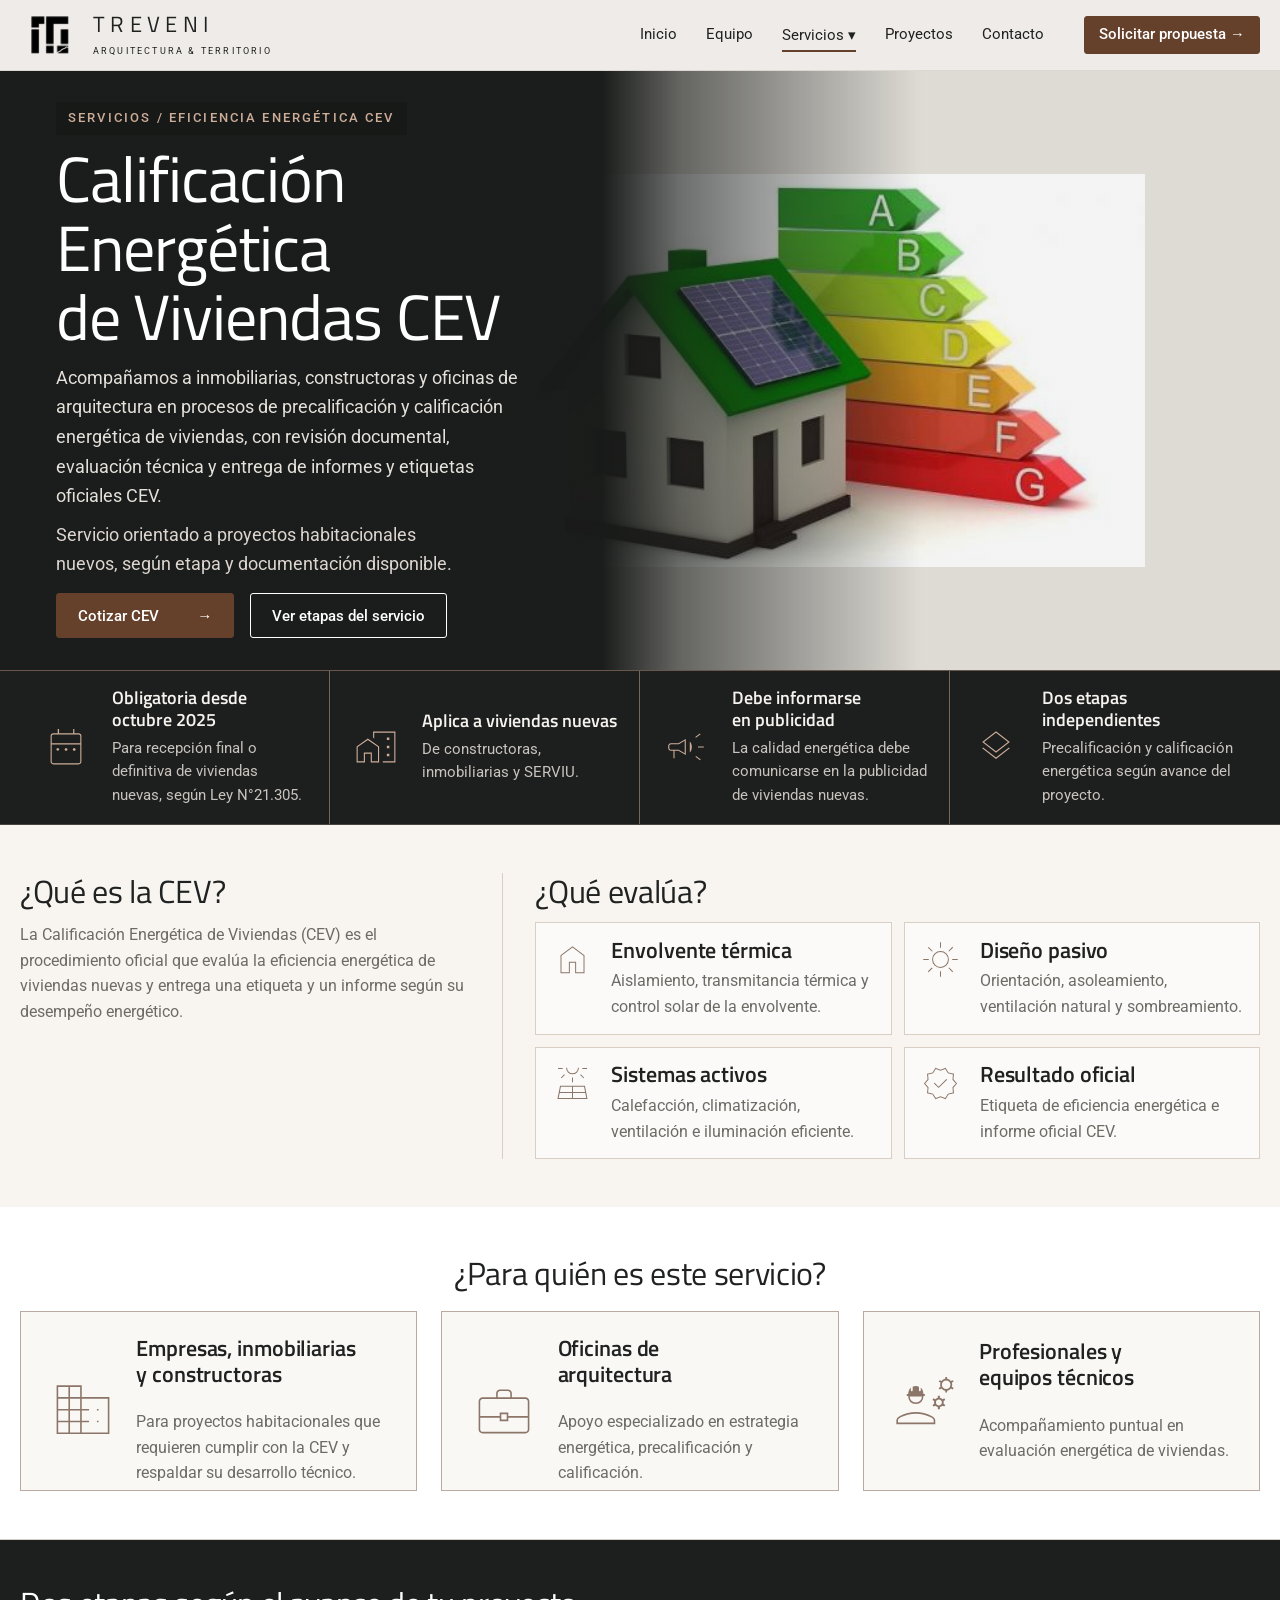
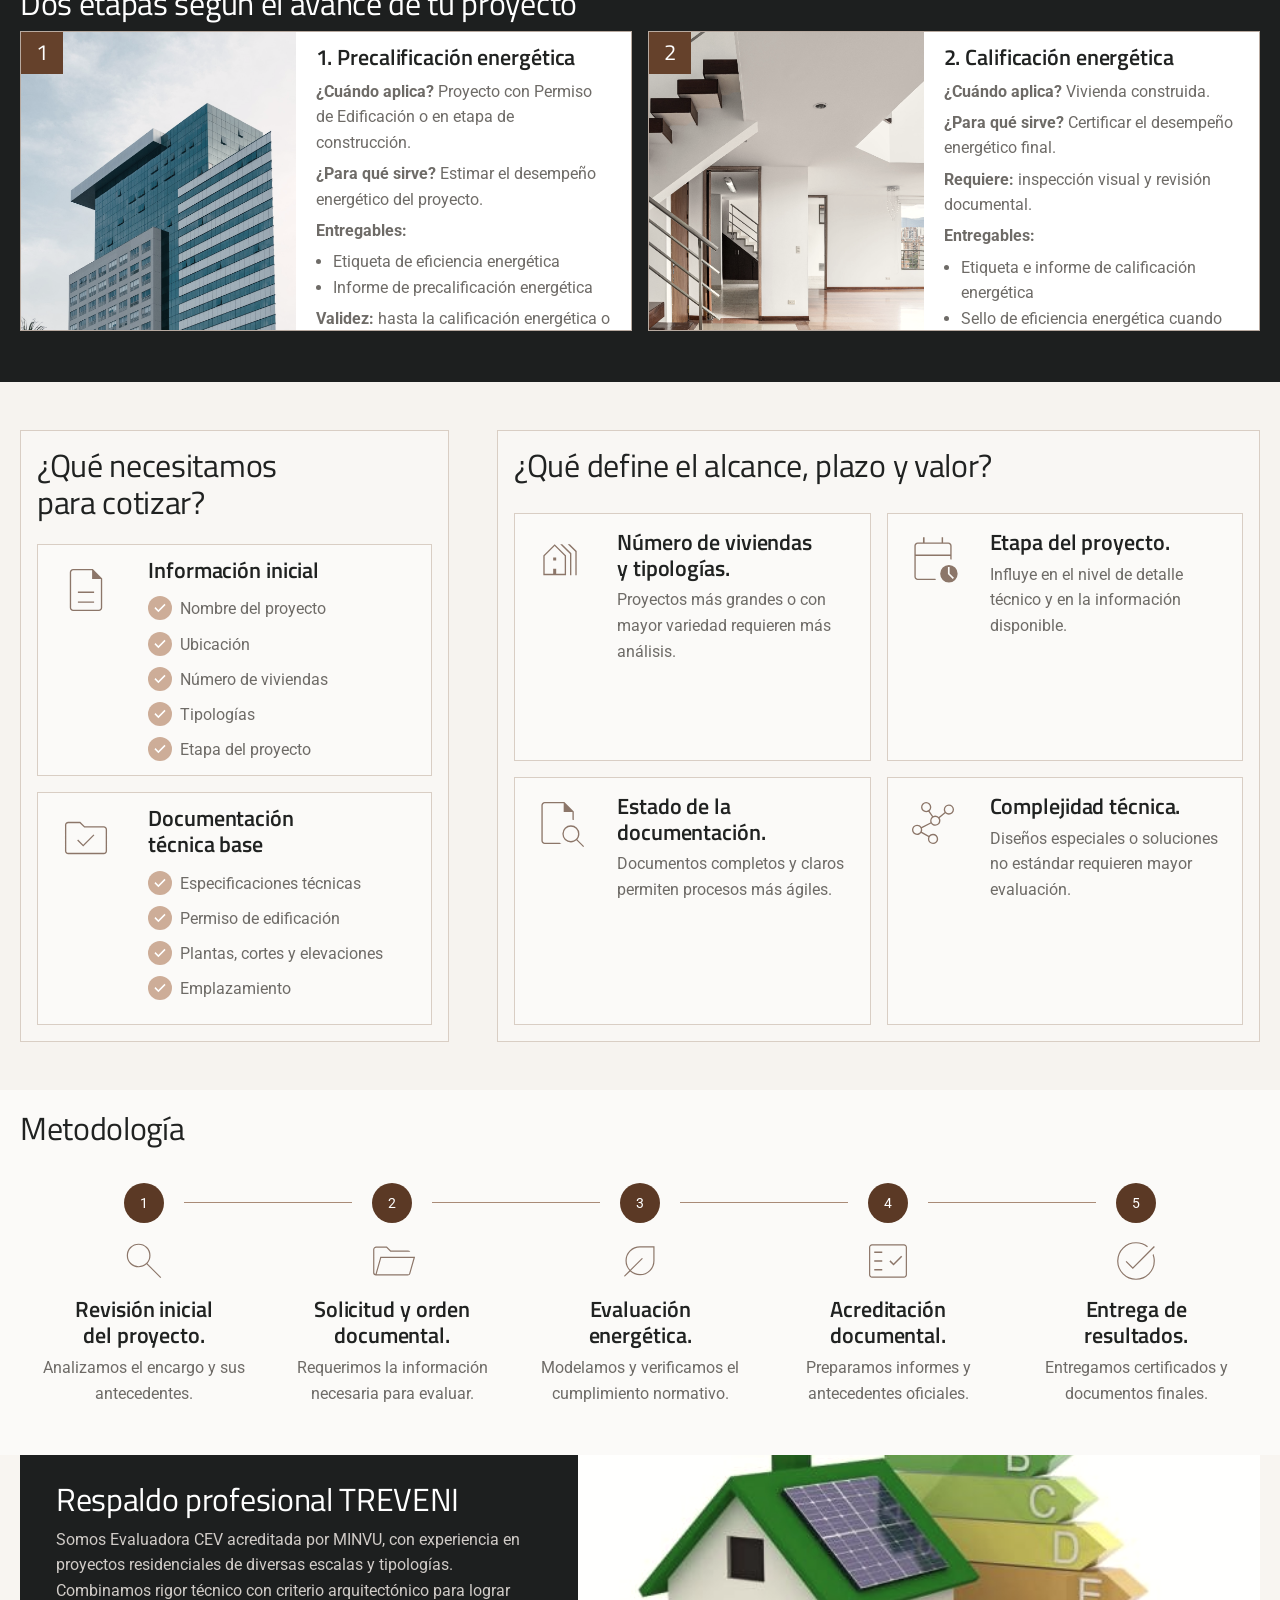
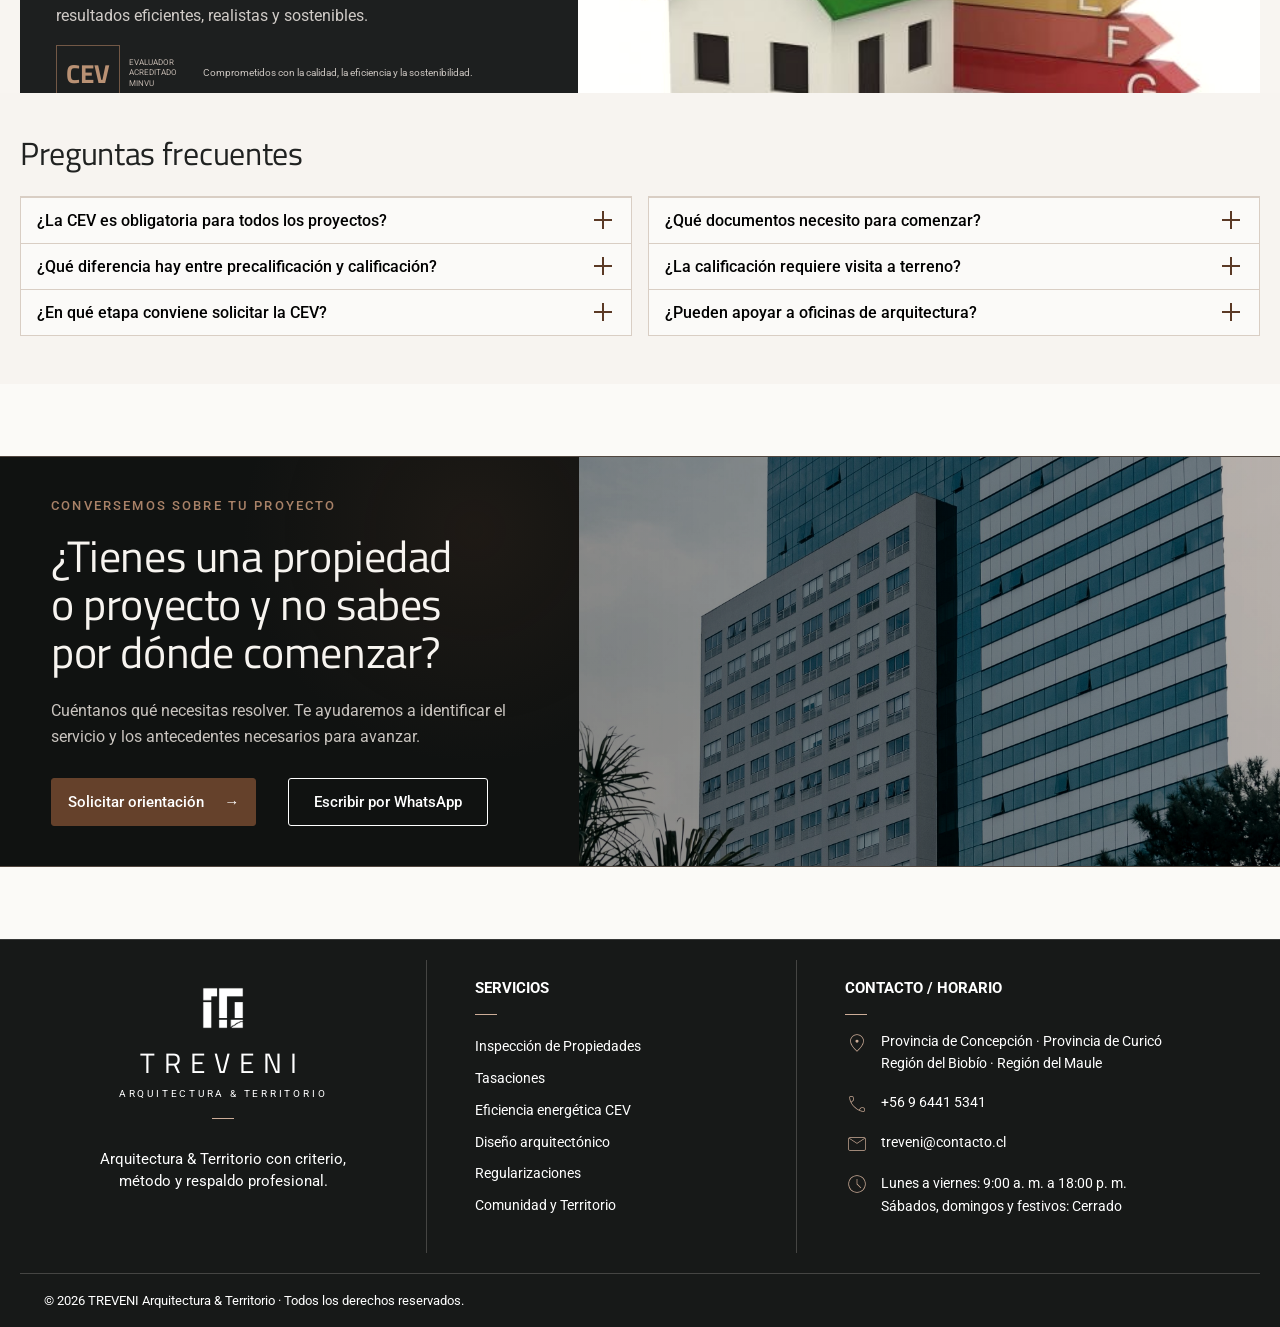
==== commit a9ef32fd: "cambios 1" ====
--- a/cev.html
+++ b/cev.html
@@ -45,8 +45,8 @@
               alt=""
             />
             <div>
-              <h2>Obligatoria desde<br />octubre 2025</h2>
-              <p>
+              <h4 class="text-style-h4">Obligatoria desde<br />octubre 2025</h4>
+              <p class="h4-description">
                 Para recepción final o definitiva de viviendas nuevas, según Ley
                 N°21.305.
               </p>
@@ -58,8 +58,10 @@
               alt=""
             />
             <div>
-              <h2>Aplica a viviendas nuevas</h2>
-              <p>De constructoras, inmobiliarias y SERVIU.</p>
+              <h4 class="text-style-h4">Aplica a viviendas nuevas</h4>
+              <p class="h4-description">
+                De constructoras, inmobiliarias y SERVIU.
+              </p>
             </div>
           </article>
           <article>
@@ -68,8 +70,8 @@
               alt=""
             />
             <div>
-              <h2>Debe informarse<br />en publicidad</h2>
-              <p>
+              <h4 class="text-style-h4">Debe informarse<br />en publicidad</h4>
+              <p class="h4-description">
                 La calidad energética debe comunicarse en la publicidad de
                 viviendas nuevas.
               </p>
@@ -81,8 +83,8 @@
               alt=""
             />
             <div>
-              <h2>Dos etapas independientes</h2>
-              <p>
+              <h4 class="text-style-h4">Dos etapas independientes</h4>
+              <p class="h4-description">
                 Precalificación y calificación energética según avance del
                 proyecto.
               </p>
@@ -166,8 +168,8 @@
           <div class="cev-audience-grid">
             <article>
               <img
-                src="Imagenes/Imagenes/Inmobiliarias.jpg"
-                alt="Edificio habitacional en desarrollo"
+                src="Imagenes/Iconos/Pagina servicios cev/domain_48dp_8C7669_FILL0_wght100_GRAD0_opsz48.svg"
+                alt=""
               />
               <div>
                 <h3>Empresas, inmobiliarias<br />y constructoras</h3>
@@ -179,8 +181,8 @@
             </article>
             <article>
               <img
-                src="Imagenes/Imagenes/inspeccio-pre-entrega.jpg"
-                alt="Espacio residencial proyectado"
+                src="Imagenes/Iconos/Pagina servicios tasaciones/business_center_48dp_8C7669_FILL0_wght100_GRAD0_opsz48.svg"
+                alt=""
               />
               <div>
                 <h3>Oficinas de<br />arquitectura</h3>
@@ -192,8 +194,8 @@
             </article>
             <article>
               <img
-                src="Imagenes/Imagenes/personas naturales.jpg"
-                alt="Equipo técnico revisando planos"
+                src="Imagenes/Iconos/Pagina servicios cev/engineering_48dp_8C7669_FILL0_wght100_GRAD0_opsz48.svg"
+                alt=""
               />
               <div>
                 <h3>Profesionales y<br />equipos técnicos</h3>
@@ -377,7 +379,7 @@
                 src="Imagenes/Iconos/Pagina servicios cev/search_48dp_8C7669_FILL0_wght100_GRAD0_opsz48.svg"
                 alt=""
               />
-              <h3>1. Revisión inicial<br />del proyecto.</h3>
+              <h3>Revisión inicial<br />del proyecto.</h3>
               <p>Analizamos el encargo y sus antecedentes.</p>
             </article>
             <article>
@@ -386,7 +388,7 @@
                 src="Imagenes/Iconos/Pagina servicios cev/folder_open_48dp_8C7669_FILL0_wght100_GRAD0_opsz48.svg"
                 alt=""
               />
-              <h3>2. Solicitud y orden<br />documental.</h3>
+              <h3>Solicitud y orden<br />documental.</h3>
               <p>Requerimos la información necesaria para evaluar.</p>
             </article>
             <article>
@@ -395,7 +397,7 @@
                 src="Imagenes/Iconos/Pagina servicios cev/nest_eco_leaf_48dp_8C7669_FILL0_wght100_GRAD0_opsz48.svg"
                 alt=""
               />
-              <h3>3. Evaluación<br />energética.</h3>
+              <h3>Evaluación<br />energética.</h3>
               <p>Modelamos y verificamos el cumplimiento normativo.</p>
             </article>
             <article>
@@ -404,7 +406,7 @@
                 src="Imagenes/Iconos/Pagina servicios cev/fact_check_48dp_8C7669_FILL0_wght100_GRAD0_opsz48.svg"
                 alt=""
               />
-              <h3>4. Acreditación<br />documental.</h3>
+              <h3>Acreditación<br />documental.</h3>
               <p>Preparamos informes y antecedentes oficiales.</p>
             </article>
             <article>
@@ -413,7 +415,7 @@
                 src="Imagenes/Iconos/Pagina servicios cev/task_alt_48dp_8C7669_FILL0_wght100_GRAD0_opsz48.svg"
                 alt=""
               />
-              <h3>5. Entrega de<br />resultados.</h3>
+              <h3>Entrega de<br />resultados.</h3>
               <p>Entregamos certificados y documentos finales.</p>
             </article>
           </div>
@@ -515,6 +517,36 @@
         </div>
       </section>
     </main>
+
+    <!-- Llamado a la acción: edita aquí los textos de la página de Eficiencia CEV -->
+    <section class="cta unified-cta-section" aria-labelledby="cta-cev-title">
+      <div class="container cta-inner">
+        <div class="unified-cta-copy">
+          <span class="eyebrow">Conversemos sobre tu proyecto</span>
+          <h2 id="cta-cev-title">
+            ¿Tienes una propiedad o proyecto y no sabes por dónde comenzar?
+          </h2>
+          <p>
+            Cuéntanos qué necesitas resolver. Te ayudaremos a identificar el
+            servicio y los antecedentes necesarios para avanzar.
+          </p>
+          <div class="unified-cta-actions">
+            <a class="btn" href="contacto.html"
+              >Solicitar orientación <span aria-hidden="true">→</span></a
+            >
+            <a class="btn btn-outline" href="https://wa.me/56964415341"
+              >Escribir por WhatsApp</a
+            >
+          </div>
+        </div>
+        <div
+          class="unified-cta-visual"
+          role="img"
+          aria-label="Arquitectura contemporánea"
+        ></div>
+      </div>
+    </section>
+
     <div data-footer></div>
   </body>
 </html>
--- a/css/styles.css
+++ b/css/styles.css
@@ -1,16 +1,36 @@
-@import url("https://fonts.googleapis.com/css2?family=Roboto:wght@300;400;500;700&family=Titillium+Web:wght@300;400;600;700&display=swap");
+@import url("https://fonts.googleapis.com/css2?family=Roboto:wght@400;500;700&family=Titillium+Web:wght@300;400;600;700&display=swap");
 
 :root {
   --font-heading: "Titillium Web", sans-serif;
   --font-body: "Roboto", sans-serif;
+  --text-h1: clamp(2.5rem, 2rem + 2.5vw, 4rem);
+  --text-h2: clamp(2rem, 1.75rem + 1vw, 2rem);
+  --text-h3: clamp(1.35rem, 1.35rem + 0.6vw, 1.35rem);
+  --text-h4: clamp(1.1rem, 1.15rem + 0.4vw, 1.1rem);
+  --text-lead: clamp(1.0625rem, 1rem + 0.25vw, 1.125rem);
+  --text-body: 1rem;
+  --text-small: 0.875rem;
+  --text-caption: 0.75rem;
+  --text-button: 0.94rem;
+  --text-label: clamp(0.75rem, 0.72rem + 0.15vw, 0.875rem);
+  --text-cta-title: clamp(2.25rem, 1.85rem + 1.5vw, 2.75rem);
+  --text-reference-value: clamp(2.75rem, 2.25rem + 1.5vw, 3.5625rem);
   --dark: #1d1f1f;
   --dark-2: #252827;
   --light: #f5f1ec;
   --paper: #fffdf9;
   --bronze: #8c6348;
   --gold: #cdad98;
+  --button-primary: #65412b;
+  --button-primary-hover: #8e5d3e;
+  --button-secondary-hover: #cdad98;
   --ink: #202221;
   --muted: #6e6b67;
+  --text-primary: var(--ink);
+  --text-secondary: var(--muted);
+  --text-on-dark: #f8f5f0;
+  --text-muted-on-dark: #c7c4bf;
+  --text-accent: var(--bronze);
   --line: #d9cec4;
   --max: 1180px;
   --shadow: 0 18px 45px rgba(20, 18, 16, 0.12);
@@ -26,8 +46,9 @@
   background: var(--paper);
   color: var(--ink);
   font-family: var(--font-body);
-  font-size: 16px;
-  line-height: 1.65;
+  font-size: var(--text-body);
+  font-weight: 400;
+  line-height: 1.6;
 }
 img {
   max-width: 100%;
@@ -37,46 +58,86 @@
   color: inherit;
   text-decoration: none;
 }
+@media (prefers-reduced-motion: reduce) {
+  .project-showcase-card,
+  .gallery-card,
+  .project-showcase-card:hover,
+  .project-showcase-card:focus-within,
+  .gallery-card:hover,
+  .gallery-card:focus-within {
+    transition: none;
+    transform: none;
+  }
+}
+
 button,
 input,
 select,
-textarea {
-  font: inherit;
-}
-h1,
-h2,
-h3,
-h4,
+textarea,
+label {
+  font-family: var(--font-body);
+}
+h1 {
+  margin-top: 0;
+  font-family: var(--font-heading);
+  font-weight: 400;
+  text-wrap: balance;
+  font-size: var(--text-h1);
+  line-height: 1.08;
+  letter-spacing: -0.015em;
+}
+
+h2 {
+  margin-top: 0;
+  font-family: var(--font-heading);
+  font-weight: 500;
+  text-wrap: balance;
+  font-size: var(--text-h2);
+  line-height: 1.15;
+  letter-spacing: -0.01em;
+}
+
+h3 {
+  margin-top: 0;
+  font-family: var(--font-heading);
+  font-weight: 400;
+  text-wrap: balance;
+  font-size: var(--text-h3);
+  line-height: 1.2;
+  letter-spacing: -0.005em;
+}
+
+h4 {
+  margin-top: 0;
+  font-family: var(--font-heading);
+  font-weight: 400;
+  text-wrap: balance;
+  font-size: var(--text-h4);
+  line-height: 1.25;
+  letter-spacing: 0;
+}
+
 p {
   margin-top: 0;
-}
-h1,
-h2,
-h3,
-h4 {
-  font-family: var(--font-heading);
+  font-family: var(--font-body);
+  font-size: var(--text-body);
   font-weight: 400;
-  line-height: 1.08;
-}
-h1 {
-  font-size: clamp(2.5rem, 6vw, 5rem);
-}
-h2 {
-  font-size: clamp(2rem, 4vw, 3.5rem);
-}
-h3 {
-  font-size: 1.5rem;
+  line-height: 1.6;
 }
 .container {
   width: min(calc(100% - 2rem), var(--max));
   margin-inline: auto;
 }
-.eyebrow {
-  font-size: 0.78rem;
-  letter-spacing: 0.26em;
+.eyebrow,
+.section-label,
+.page-label {
+  font-family: var(--font-body);
+  font-size: var(--text-label);
+  font-weight: 500;
+  line-height: 1.4;
+  letter-spacing: 0.16em;
   text-transform: uppercase;
   color: var(--bronze);
-  font-weight: 700;
 }
 .section {
   padding: clamp(4rem, 8vw, 7rem) 0;
@@ -112,7 +173,11 @@
   border: 1px solid var(--bronze);
   background: var(--bronze);
   color: #fff;
+  font-family: var(--font-body);
+  font-size: var(--text-button);
   font-weight: 500;
+  line-height: 1.2;
+  letter-spacing: 0;
   transition: 0.2s ease;
   cursor: pointer;
 }
@@ -145,9 +210,15 @@
 .skip-link:focus {
   top: 1rem;
 }
+[data-header] {
+  min-height: 70px;
+}
 .site-header {
-  position: sticky;
+  position: fixed;
   top: 0;
+  right: 0;
+  left: 0;
+  width: 100%;
   z-index: 50;
   background: rgba(255, 253, 249, 0.96);
   border-bottom: 1px solid rgba(140, 99, 72, 0.2);
@@ -167,8 +238,8 @@
 }
 .brand-mark {
   display: block;
-  width: 48px;
-  height: 48px;
+  width: 60px;
+  height: 60px;
   object-fit: contain;
   flex: 0 0 48px;
 }
@@ -257,7 +328,6 @@
   margin: 0.4rem 0 1.5rem;
 }
 .hero p {
-  font-size: 1.15rem;
   max-width: 600px;
   color: #e4e0da;
 }
@@ -345,7 +415,6 @@
 .service-card a {
   margin-top: auto;
   color: var(--bronze);
-  font-weight: 700;
 }
 .image-card {
   padding: 0;
@@ -432,11 +501,9 @@
   position: relative;
 }
 .checklist li:before {
-  content: "✓";
+  content: "";
   position: absolute;
   left: 0;
-  color: var(--bronze);
-  font-weight: bold;
 }
 .faq {
   max-width: 900px;
@@ -452,11 +519,25 @@
   border: 0;
   background: none;
   display: flex;
+  align-items: center;
   justify-content: space-between;
   text-align: left;
-  font-family: var(--font-heading);
-  font-size: 1.2rem;
   cursor: pointer;
+}
+.faq .faq-button,
+.faq .faq-panel {
+  font-size: 1rem;
+}
+.faq-toggle-icon {
+  display: block;
+  width: 24px;
+  height: 24px;
+  flex: 0 0 24px;
+  margin-left: 1rem;
+  background-image: url("../Imagenes/Iconos/Pagina servicios cev/add_2_24dp_5B3925_FILL0_wght400_GRAD0_opsz24.svg");
+  background-position: center;
+  background-repeat: no-repeat;
+  background-size: 24px 24px;
 }
 .faq-panel {
   display: none;
@@ -466,8 +547,8 @@
 .faq-item.open .faq-panel {
   display: block;
 }
-.faq-item.open .faq-button span {
-  transform: rotate(45deg);
+.faq-item.open .faq-toggle-icon {
+  background-image: url("../Imagenes/Iconos/Pagina servicios cev/minimize_24dp_5B3925_FILL0_wght400_GRAD0_opsz24.svg");
 }
 .cta {
   padding: 4rem 0;
@@ -685,18 +766,14 @@
 }
 .regularization-page .hero-regularizacion h1 {
   margin: 0.55rem 0 1rem;
-  font-size: clamp(3.2rem, 5vw, 5rem);
 }
 .regularization-page .hero-regularizacion p {
   max-width: 520px;
-  font-size: 1rem;
-  line-height: 1.55;
 }
 .regularization-page .hero-regularizacion .btn {
   min-width: 255px;
   min-height: 48px;
   justify-content: space-between;
-  font-size: 0.82rem;
 }
 .regularization-page .hero-regularizacion .btn-outline {
   background: rgba(29, 31, 31, 0.25);
@@ -705,12 +782,12 @@
 
 .reg-overview {
   background: #f8f5f1;
-  border-bottom: 1px solid var(--line);
 }
 .reg-facts {
   display: grid;
   grid-template-columns: repeat(4, 1fr);
   min-height: 128px;
+  border-bottom: 1px solid var(--line);
 }
 .reg-facts article {
   display: grid;
@@ -728,41 +805,28 @@
   height: 50px;
   object-fit: contain;
 }
-.reg-facts h2 {
+.reg-facts h4 {
   margin: 0 0 0.55rem;
-  font-family: var(--font-body);
-  font-size: 0.87rem;
-  font-weight: 600;
-  line-height: 1.3;
 }
 .reg-facts p {
   margin: 0;
   color: var(--muted);
-  font-size: 0.7rem;
-  line-height: 1.5;
 }
 .reg-first-know {
   padding: 3.5rem 0 3rem;
+}
+.reg-first-section {
+  background: #f8f5f1;
+  border-bottom: 1px solid var(--line);
 }
 .reg-section-title {
   display: flex;
   align-items: center;
-  justify-content: center;
-  gap: 1.4rem;
+  justify-content: flex-start;
   margin-bottom: 1.5rem;
 }
 .reg-section-title h2 {
   margin: 0;
-  font-family: var(--font-body);
-  font-size: 0.92rem;
-  font-weight: 600;
-  letter-spacing: 0.22em;
-  text-transform: uppercase;
-}
-.reg-section-title span {
-  width: 75px;
-  height: 1px;
-  background: var(--line);
 }
 .reg-first-grid {
   display: grid;
@@ -794,23 +858,17 @@
 }
 .reg-first-grid h3 {
   margin: 0 0 0.7rem;
-  font-size: 1.45rem;
-  line-height: 1.2;
 }
 .reg-first-grid h3 strong {
   display: inline-block;
   padding: 0.45rem 0.55rem;
   background: #e9e1da;
-  font-family: var(--font-body);
   font-size: 0.72rem;
-  letter-spacing: 0.15em;
   text-transform: uppercase;
 }
 .reg-first-grid p {
   margin: 0;
   color: var(--muted);
-  font-size: 0.75rem;
-  line-height: 1.6;
 }
 
 .reg-about {
@@ -825,15 +883,15 @@
 .reg-about-copy {
   padding: 1rem 2.5rem 1rem 1rem;
 }
+.reg-about-copy > h2:not(.eyebrow) {
+  margin: 0.6rem 0 1rem;
+}
 .reg-about .eyebrow {
   color: var(--ink);
-  font-size: 0.82rem;
 }
 .reg-about-copy > p {
-  margin: 2.6rem 0;
+  margin: 2rem 0;
   color: var(--muted);
-  font-size: 0.86rem;
-  line-height: 1.65;
 }
 .reg-benefits {
   display: grid;
@@ -856,8 +914,16 @@
   line-height: 1.45;
 }
 .reg-audience {
-  padding: 1rem 0 0 1rem;
-  border-left: 1px solid var(--line);
+  padding: 0;
+  border-left: 0;
+}
+.reg-audience-section {
+  padding: 3rem 0 3.5rem;
+  border-top: 1px solid var(--line);
+  background: #f8f5f1;
+}
+.reg-audience-section .eyebrow {
+  color: var(--ink);
 }
 .reg-short-line {
   display: block;
@@ -884,15 +950,9 @@
   object-fit: contain;
 }
 .reg-audience-grid h3 {
-  font-family: var(--font-body);
-  font-size: 0.85rem;
-  font-weight: 600;
-  line-height: 1.35;
 }
 .reg-audience-grid p {
   color: var(--muted);
-  font-size: 0.72rem;
-  line-height: 1.55;
 }
 
 .reg-procedures {
@@ -903,7 +963,6 @@
 }
 .reg-left-title .eyebrow {
   color: inherit;
-  font-size: 0.82rem;
 }
 .reg-left-title > span:last-child:not(.eyebrow) {
   display: block;
@@ -934,16 +993,10 @@
   object-fit: contain;
 }
 .reg-procedure-grid h3 {
-  font-family: var(--font-body);
-  font-size: 0.86rem;
-  font-weight: 600;
-  line-height: 1.3;
 }
 .reg-procedure-grid p {
   margin: 0;
   color: #c7c2bd;
-  font-size: 0.69rem;
-  line-height: 1.55;
 }
 
 .reg-includes {
@@ -952,11 +1005,15 @@
 }
 .reg-includes-grid {
   display: grid;
-  grid-template-columns: 1.8fr 0.9fr;
+  grid-template-columns: 1fr 1fr;
   min-height: 260px;
+  overflow: hidden;
+  border: 1px solid var(--line);
+  background: #fbfaf8;
 }
 .reg-includes-grid > div {
   padding: 1rem 1.4rem;
+  border-right: 1px solid var(--line);
 }
 .reg-includes-grid > img {
   width: 100%;
@@ -972,7 +1029,6 @@
 }
 .reg-includes ul {
   display: grid;
-  grid-template-columns: 1fr 1fr;
   gap: 1rem 2.2rem;
   margin-top: 2.5rem;
 }
@@ -980,22 +1036,18 @@
 .reg-quote li {
   position: relative;
   padding-left: 1.65rem;
-  font-size: 0.75rem;
   line-height: 1.5;
 }
 .reg-includes li:before,
 .reg-quote li:before {
-  content: "✓";
+  content: "";
   position: absolute;
   left: 0;
   display: grid;
   place-items: center;
   width: 15px;
   height: 15px;
-  border: 1px solid #9a8374;
   border-radius: 50%;
-  color: #8c7669;
-  font-size: 0.58rem;
 }
 
 .reg-work {
@@ -1013,7 +1065,7 @@
   top: 19px;
   left: 7%;
   right: 7%;
-  border-top: 1px dashed #bbaea5;
+  border-top: 1px solid #bbaea5;
 }
 .reg-work-grid article {
   position: relative;
@@ -1039,15 +1091,10 @@
   object-fit: contain;
 }
 .reg-work-grid h3 {
-  font-family: var(--font-body);
-  font-size: 0.78rem;
-  font-weight: 600;
 }
 .reg-work-grid p {
   margin: 0;
   color: var(--muted);
-  font-size: 0.68rem;
-  line-height: 1.5;
 }
 
 .reg-quote {
@@ -1071,14 +1118,20 @@
   background: #e9e1da;
 }
 .reg-quote-grid > article > p {
-  font-size: 0.78rem;
-  line-height: 1.65;
 }
 .reg-quote ul {
   display: grid;
   grid-template-columns: 1fr 1fr;
   gap: 0.75rem 2.3rem;
   margin-top: 1.2rem;
+}
+.reg-quote-note {
+  margin: 1.25rem 0 0;
+  color: var(--muted);
+  font-family: var(--font-body);
+  font-size: var(--text-small);
+  font-weight: 400;
+  line-height: 1.6;
 }
 .reg-quote li:before {
   border: 0;
@@ -1100,38 +1153,46 @@
   object-fit: contain;
 }
 .reg-time-value h3 {
-  font-family: var(--font-body);
-  font-size: 0.85rem;
-  font-weight: 600;
   margin: 0 0 0.35rem;
 }
 .reg-time-value p {
   margin: 0;
   color: var(--muted);
-  font-size: 0.72rem;
-  line-height: 1.55;
 }
 
 .reg-faq {
-  padding: 2.8rem 0;
+  padding: 2.65rem 0 3rem;
   background: #f8f5f1;
 }
+.reg-faq h2 {
+  margin: 0 0 1.5rem;
+}
 .reg-faq-grid {
   display: grid;
   grid-template-columns: 1fr 1fr;
-  gap: 3rem;
+  gap: 1rem;
 }
 .reg-faq .faq {
   width: 100%;
+  max-width: none;
+  margin: 0;
+  gap: 0;
+}
+.reg-faq .faq-item {
+  border: 1px solid var(--line);
+  border-bottom: 0;
+  background: #fbfaf8;
+}
+.reg-faq .faq-item:last-child {
+  border-bottom: 1px solid var(--line);
 }
 .reg-faq .faq-button {
-  padding: 0.55rem 0.7rem;
-  font-family: var(--font-body);
-  font-size: 0.78rem;
+  min-height: 45px;
+  padding: 0.5rem 1rem;
 }
 .reg-faq .faq-panel {
-  padding: 0.2rem 0.7rem 0.8rem;
-  font-size: 0.75rem;
+  padding: 0 1rem 0.8rem;
+  color: var(--muted);
 }
 
 .regularization-page .cta {
@@ -1149,14 +1210,10 @@
 .reg-cta-copy h2 {
   margin: 0 0 0.35rem;
   color: #fff;
-  font-size: 1.75rem;
-  line-height: 1.05;
 }
 .reg-cta-copy p {
   margin: 0;
   color: #ddd;
-  font-size: 0.75rem;
-  line-height: 1.5;
 }
 .reg-cta-actions {
   display: grid;
@@ -1166,7 +1223,6 @@
 .reg-cta-actions .btn {
   min-height: 47px;
   justify-content: space-between;
-  font-size: 0.82rem;
 }
 .reg-response {
   display: flex;
@@ -1174,7 +1230,6 @@
   justify-content: center;
   gap: 0.65rem;
   color: #eee;
-  font-size: 0.72rem;
 }
 
 @media (max-width: 1050px) {
@@ -1215,6 +1270,10 @@
   .reg-includes-grid > img {
     min-height: 230px;
   }
+  .reg-includes-grid > div {
+    border-right: 0;
+    border-bottom: 1px solid var(--line);
+  }
   .reg-quote-grid > article:first-child {
     border-right: 0;
     border-bottom: 1px solid var(--line);
@@ -1254,9 +1313,6 @@
   .reg-facts article:last-child {
     border-bottom: 0;
   }
-  .reg-section-title span {
-    width: 30px;
-  }
   .reg-first-grid article {
     grid-template-columns: 52px 1fr;
     padding: 1.3rem 1rem;
@@ -1294,9 +1350,15 @@
 body {
   overflow-x: hidden;
 }
-h1,
-h2,
-h3,
+h1 {
+  overflow-wrap: anywhere;
+}
+h2 {
+  overflow-wrap: anywhere;
+}
+h3 {
+  overflow-wrap: anywhere;
+}
 h4 {
   overflow-wrap: anywhere;
 }
@@ -1345,11 +1407,9 @@
   max-width: 590px;
 }
 .hero h1 {
-  font-size: clamp(2.8rem, 4.7vw, 4.8rem);
   margin-bottom: 1rem;
 }
 .hero p {
-  font-size: 1rem;
   max-width: 520px;
 }
 .section {
@@ -1359,7 +1419,6 @@
   margin-bottom: 2.2rem;
 }
 .section-head h2 {
-  font-size: clamp(2rem, 3vw, 3rem);
 }
 .card {
   padding: 1.6rem;
@@ -1371,10 +1430,8 @@
   padding: 1.5rem 1rem;
 }
 .process-item h3 {
-  font-size: 1.2rem;
 }
 .process-item p {
-  font-size: 0.9rem;
 }
 .info-strip {
   background: var(--paper);
@@ -1395,12 +1452,10 @@
   border-right: 0;
 }
 .info-cell strong {
-  font-family: var(--font-heading);
   font-size: 1.3rem;
   display: block;
 }
 .info-cell p {
-  font-size: 0.82rem;
   margin: 0;
   color: var(--muted);
 }
@@ -1441,7 +1496,6 @@
   border-right: 0;
 }
 .feature-row p {
-  font-size: 0.9rem;
   color: var(--muted);
 }
 .price-panel {
@@ -1450,9 +1504,7 @@
   border: 1px solid var(--line);
 }
 .price {
-  font-family: var(--font-heading);
   font-size: clamp(2.8rem, 5vw, 5rem);
-  line-height: 1;
   color: var(--ink);
 }
 .service-details {
@@ -1471,10 +1523,8 @@
   background: var(--paper);
 }
 .mini-card h3 {
-  font-size: 1.15rem;
 }
 .mini-card p {
-  font-size: 0.85rem;
   color: var(--muted);
   margin: 0;
 }
@@ -1561,7 +1611,6 @@
 }
 @media (max-width: 600px) {
   .hero h1 {
-    font-size: 2.35rem;
     max-width: 100%;
   }
   .hero-content {
@@ -1580,10 +1629,8 @@
   }
   .profile-card .btn {
     width: 100%;
-    font-size: 0.82rem;
   }
   .price {
-    font-size: 2.5rem;
   }
   .contact-panel,
   .contact-aside {
@@ -1595,6 +1642,19 @@
 .site-header {
   background: #eeebe8;
   border-bottom: 1px solid rgba(101, 65, 43, 0.12);
+}
+.site-header .brand {
+  align-items: center;
+}
+.site-header .brand > span {
+  display: flex;
+  height: 42px;
+  flex-direction: column;
+  justify-content: space-between;
+}
+.site-header .brand strong,
+.site-header .brand small {
+  line-height: 1;
 }
 .nav-links > a,
 .dropdown > button {
@@ -1692,9 +1752,10 @@
   margin: 0;
   color: #fff;
   font-family: var(--font-body);
-  font-size: 0.84rem;
-  font-weight: 500;
-  letter-spacing: 0.24em;
+  font-size: 0.92rem;
+  font-weight: 700;
+  line-height: 1.2;
+  letter-spacing: 0;
   text-transform: uppercase;
 }
 .footer-column ul {
@@ -1702,11 +1763,17 @@
   gap: 0.55rem;
   margin-top: 1.25rem;
 }
-.footer-column li a {
+.footer-column li a,
+.footer-contact-link {
   position: relative;
   display: inline-block;
 }
-.footer-column li a::after {
+.footer-contact-link {
+  width: max-content;
+  max-width: 100%;
+}
+.footer-column li a::after,
+.footer-contact-link::after {
   content: "";
   position: absolute;
   right: 0;
@@ -1719,7 +1786,9 @@
   transition: transform 0.2s ease;
 }
 .footer-column li a:hover::after,
-.footer-column li a:focus-visible::after {
+.footer-column li a:focus-visible::after,
+.footer-contact-link:hover::after,
+.footer-contact-link:focus-visible::after {
   transform: scaleX(1);
 }
 .footer-column li,
@@ -1728,21 +1797,32 @@
 }
 .footer-contact p {
   line-height: 1.55;
-  margin-bottom: 0.65rem;
+  margin: 0;
 }
 .footer-contact .footer-contact-item {
   display: grid;
   grid-template-columns: 24px minmax(0, 1fr);
   gap: 0.75rem;
   align-items: start;
+}
+.footer-contact .footer-contact-item + .footer-contact-item {
+  margin-top: 1rem;
 }
 .footer-contact-item img {
   width: 24px;
   height: 24px;
   object-fit: contain;
 }
-.footer-contact-item > span {
+.footer-contact-item > span,
+.footer-contact-item > a {
   display: block;
+}
+.footer-contact .footer-hours {
+  margin: 0;
+  padding-top: 0;
+  border-top: 0;
+  color: #fff;
+  line-height: 1.65;
 }
 .footer-contact p > span:first-child {
   display: inline-block;
@@ -1797,6 +1877,11 @@
   }
 }
 @media (max-width: 600px) {
+  .site-header .brand > span {
+    height: auto;
+  }
+}
+@media (max-width: 600px) {
   .footer-grid {
     grid-template-columns: 1fr;
   }
@@ -1831,8 +1916,6 @@
 .audience-section .section-head .eyebrow,
 .why-section .section-head .eyebrow {
   color: inherit;
-  font-size: 1rem;
-  letter-spacing: 0.28em;
 }
 .audience-card {
   display: flex;
@@ -1868,16 +1951,9 @@
   margin-top: 0.15rem;
 }
 .audience-copy h3 {
-  font-family: var(--font-body);
-  font-size: 1rem;
-  font-weight: 500;
-  letter-spacing: 0.06em;
-  text-transform: uppercase;
   margin-bottom: 0.55rem;
 }
 .audience-copy p {
-  font-size: 0.92rem;
-  line-height: 1.55;
 }
 .audience-button {
   display: flex;
@@ -1889,9 +1965,6 @@
   padding: 0.65rem 1rem;
   border: 1px solid #a99587;
   color: #fff;
-  font-size: 0.76rem;
-  letter-spacing: 0.1em;
-  text-transform: uppercase;
   transition: 0.2s ease;
 }
 .audience-button:hover,
@@ -1912,15 +1985,16 @@
   color: var(--muted);
 }
 .why-grid {
-  border: 0;
+  border: 1px solid var(--line);
   background: transparent;
+  overflow: hidden;
 }
 .why-grid > article {
   display: grid;
   grid-template-columns: 70px 1fr;
   gap: 1.25rem;
   align-items: start;
-  padding: 0 2.6rem;
+  padding: 1.5rem 2.6rem;
   border-right: 1px solid var(--line);
 }
 .why-grid > article:first-child {
@@ -1928,6 +2002,7 @@
 }
 .why-grid > article:last-child {
   padding-right: 1rem;
+  border-right: 0;
 }
 .why-grid img {
   width: 62px;
@@ -1935,15 +2010,10 @@
   object-fit: contain;
 }
 .why-grid h3 {
-  font-family: var(--font-body);
-  font-size: 1rem;
-  font-weight: 600;
   margin: 0.15rem 0 0.55rem;
 }
 .why-grid p {
   margin: 0;
-  font-size: 0.9rem;
-  line-height: 1.55;
   color: var(--muted);
 }
 @media (max-width: 900px) {
@@ -1960,7 +2030,7 @@
   .why-grid > article,
   .why-grid > article:first-child,
   .why-grid > article:last-child {
-    padding: 1.5rem 0;
+    padding: 1.5rem 1rem;
     border-right: 0;
     border-bottom: 1px solid var(--line);
   }
@@ -1979,7 +2049,6 @@
     grid-template-columns: 50px 1fr;
   }
   .audience-button {
-    font-size: 0.7rem;
   }
   .why-section .section-head {
     text-align: left;
@@ -2016,7 +2085,6 @@
   margin-bottom: 2rem;
 }
 .home-services .section-head .eyebrow {
-  font-size: 1rem;
   color: var(--ink);
 }
 .services-showcase {
@@ -2058,18 +2126,12 @@
   object-fit: contain;
 }
 .service-card-heading h3 {
-  font-family: var(--font-body);
-  font-size: 1.05rem;
-  font-weight: 600;
-  line-height: 1.2;
   margin: 0;
 }
 .service-card-content > p {
   max-width: 220px;
   margin: 0.75rem auto 1rem;
   text-align: center;
-  font-size: 0.86rem;
-  line-height: 1.5;
   color: var(--muted);
 }
 .service-cta {
@@ -2082,7 +2144,6 @@
   margin: auto auto 0;
   border: 1px solid #b9a69a;
   color: var(--ink);
-  font-size: 0.83rem;
   transition: 0.2s ease;
 }
 .service-cta.filled {
@@ -2114,7 +2175,6 @@
 }
 .featured-projects-head .eyebrow {
   color: #d8cdc5;
-  font-size: 0.75rem;
 }
 .heading-rule {
   display: block;
@@ -2129,7 +2189,6 @@
   color: #fff;
   display: flex;
   justify-content: space-between;
-  font-size: 0.8rem;
 }
 .projects-showcase {
   gap: 1rem;
@@ -2137,6 +2196,19 @@
 .project-showcase-card {
   background: #292928;
   min-width: 0;
+  position: relative;
+  z-index: 0;
+  cursor: pointer;
+  transition:
+    transform 0.25s ease,
+    box-shadow 0.25s ease;
+  transform-origin: center;
+}
+.project-showcase-card:hover,
+.project-showcase-card:focus-within {
+  z-index: 2;
+  transform: scale(1.025);
+  box-shadow: 0 18px 38px rgba(0, 0, 0, 0.28);
 }
 .project-showcase-card > img {
   width: 100%;
@@ -2145,28 +2217,34 @@
   filter: saturate(0.7);
 }
 .project-showcase-copy {
-  position: relative;
+  position: static;
   padding: 1rem 1.1rem;
   color: #fff;
 }
 .project-showcase-copy h3 {
-  font-family: var(--font-body);
-  font-size: 1rem;
   margin-bottom: 0.3rem;
+  font-weight: 300;
 }
 .project-showcase-copy p,
 .project-showcase-copy small {
   display: block;
   margin: 0;
   color: #c9c5c1;
-  font-size: 0.78rem;
 }
 .project-showcase-copy a {
   position: absolute;
-  right: 1rem;
-  bottom: 1rem;
+  inset: 0;
+  z-index: 3;
+  display: flex;
+  align-items: flex-end;
+  justify-content: flex-end;
+  padding: 1rem;
   color: #fff;
   font-size: 1.1rem;
+}
+.project-showcase-copy a:focus-visible {
+  outline: 2px solid var(--gold);
+  outline-offset: -3px;
 }
 @media (max-width: 900px) {
   .services-showcase {
@@ -2227,10 +2305,6 @@
   min-height: 95px;
 }
 .home-page .cta-copy h2 {
-  font-family: var(--font-body);
-  font-size: clamp(1.3rem, 2.2vw, 1.8rem);
-  font-weight: 400;
-  line-height: 1.3;
   margin: 0;
   color: #fff;
 }
@@ -2244,22 +2318,11 @@
   min-width: 190px;
   min-height: 45px;
   padding: 0.65rem 1rem;
-  font-size: 0.86rem;
   justify-content: space-between;
 }
 .home-page .cta-actions .btn-outline {
   min-width: 240px;
   border-color: #c2b5ac;
-}
-.whatsapp-mark {
-  display: inline-grid;
-  place-items: center;
-  width: 22px;
-  height: 22px;
-  border: 1px solid currentColor;
-  border-radius: 50%;
-  font-size: 0.65rem;
-  margin-right: 0.25rem;
 }
 @media (max-width: 900px) {
   .home-page .cta {
@@ -2320,7 +2383,6 @@
 
 /* Estudio */
 .studio-page .section-head .eyebrow {
-  font-size: 1rem;
   color: inherit;
 }
 .studio-organization {
@@ -2347,14 +2409,10 @@
   object-fit: contain;
 }
 .organization-grid h3 {
-  font-family: var(--font-body);
-  font-size: 1.1rem;
-  font-weight: 600;
-  line-height: 1.25;
+  min-height: 3.5rem;
   margin: 0.2rem 0 1.4rem;
 }
 .organization-grid p {
-  font-size: 0.92rem;
   color: var(--muted);
   margin: 0;
 }
@@ -2374,32 +2432,35 @@
   grid-template-columns: repeat(5, 1fr);
   position: relative;
 }
-.studio-process:before {
-  content: "";
-  position: absolute;
-  top: 25px;
-  left: 8%;
-  right: 8%;
-  border-top: 1px dashed #765d4c;
-}
 .studio-process article {
   position: relative;
   z-index: 1;
   text-align: center;
   padding: 0 1.2rem;
 }
+.studio-process article:not(:last-child)::before {
+  content: "";
+  position: absolute;
+  z-index: -1;
+  top: 20px;
+  left: calc(50% + 40px);
+  width: calc(100% - 80px);
+  height: 1px;
+  background: #cdad98;
+}
 .step-number {
   display: grid;
   place-items: center;
-  width: 50px;
-  height: 50px;
+  width: 40px;
+  height: 40px;
   margin: 0 auto 1rem;
-  border: 1px solid var(--bronze);
+  border: 0;
   border-radius: 50%;
-  background: var(--dark);
-  font-family: var(--font-heading);
-  font-size: 1.25rem;
-  color: var(--gold);
+  background: #65412b;
+  font-family: var(--font-body);
+  font-size: 1rem;
+  font-weight: 500;
+  color: #fff;
 }
 .studio-process img {
   width: 58px;
@@ -2407,13 +2468,9 @@
   margin: 0 auto 0.6rem;
 }
 .studio-process h3 {
-  font-family: var(--font-body);
-  font-size: 1rem;
   margin-bottom: 0.5rem;
 }
 .studio-process p {
-  font-size: 0.85rem;
-  line-height: 1.45;
   color: #ccc;
 }
 .areas-row {
@@ -2428,22 +2485,55 @@
   background: #222423;
 }
 .areas-row img {
+  display: block;
   width: 58px;
   height: 58px;
   object-fit: contain;
-  margin-bottom: 1.2rem;
+  margin: 0 auto 1.2rem;
 }
 .areas-row h3 {
-  font-family: var(--font-body);
-  font-size: 1.05rem;
-  line-height: 1.2;
+  min-height: 3.5rem;
   margin-bottom: 1rem;
+  text-align: center;
 }
 .areas-row p {
-  font-size: 0.8rem;
-  line-height: 1.5;
   color: #c7c2bd;
   margin: 0;
+  text-align: center;
+}
+.studio-values {
+  background: #1d1f1f;
+  color: #fff;
+}
+.studio-values .eyebrow {
+  color: #fff;
+}
+.studio-values .feature-row {
+  border-color: #51463e;
+  background: #252827;
+}
+.studio-values .feature-row > article {
+  border-color: #51463e;
+}
+.studio-values .feature-row p {
+  color: #fff;
+}
+.studio-areas-light {
+  background: var(--light);
+  color: var(--ink);
+}
+.studio-areas-light .areas-row article {
+  border-color: var(--line);
+  background: var(--paper);
+}
+.studio-areas-light .areas-row h3 {
+  color: var(--ink);
+}
+.studio-areas-light .areas-row p {
+  color: var(--muted);
+}
+.studio-areas-light .studio-heading-line {
+  background: var(--bronze);
 }
 .studio-team {
   background: #f6f3ef;
@@ -2455,7 +2545,6 @@
   align-items: center;
 }
 .team-intro h2 {
-  font-size: 2.3rem;
 }
 .team-intro > span {
   display: block;
@@ -2465,8 +2554,6 @@
   margin: 1.2rem 0;
 }
 .team-intro p {
-  font-size: 1rem;
-  line-height: 1.8;
   color: var(--muted);
 }
 .team-cards {
@@ -2502,16 +2589,9 @@
   padding: 1rem;
 }
 .team-cards h3 {
-  font-family: var(--font-body);
-  font-size: 0.9rem;
-  font-weight: 500;
-  letter-spacing: 0.18em;
-  text-transform: uppercase;
   margin-bottom: 0.4rem;
 }
 .team-cards p {
-  font-size: 0.82rem;
-  line-height: 1.55;
   margin-bottom: 0.55rem;
 }
 .team-cards article > div > span {
@@ -2527,9 +2607,7 @@
   margin-top: auto;
   padding: 0.3rem 0.55rem;
   border: 1px solid #baa99e;
-  font-size: 0.7rem;
   font-weight: 400;
-  letter-spacing: 0.05em;
   text-transform: uppercase;
 }
 @media (max-width: 1000px) {
@@ -2562,7 +2640,7 @@
     grid-template-columns: 1fr 1fr;
     gap: 1rem;
   }
-  .studio-process:before {
+  .studio-process article::before {
     display: none;
   }
   .studio-process article {
@@ -2607,7 +2685,6 @@
 /* Contacto */
 .contact-page .section-head .eyebrow {
   color: var(--ink);
-  font-size: 1rem;
 }
 .contact-title-line {
   display: block;
@@ -2624,7 +2701,6 @@
   padding: 0.7rem 1rem;
   border: 1px solid #b8a99e;
   color: #fff;
-  font-size: 0.9rem;
 }
 .hero-response img {
   width: 26px;
@@ -2660,16 +2736,11 @@
   height: 48px;
 }
 .orientation-row h3 {
-  font-family: var(--font-body);
-  font-size: 0.95rem;
-  font-weight: 600;
   margin: 0.1rem 0 0.5rem;
 }
 .orientation-row p {
-  font-size: 0.88rem;
   color: var(--muted);
   margin: 0;
-  line-height: 1.6;
 }
 .contact-form-section {
   background: var(--dark);
@@ -2684,13 +2755,10 @@
   padding: 2.2rem;
 }
 .contact-panel h2 {
-  font-size: 2rem;
 }
 .contact-panel .field {
   color: #fff;
-  font-size: 0.68rem;
   letter-spacing: 0.15em;
-  text-transform: uppercase;
 }
 .contact-panel .field input,
 .contact-panel .field select,
@@ -2700,9 +2768,6 @@
   background: #202221;
   border-color: #5d5550;
   color: #fff;
-  font-size: 0.85rem;
-  letter-spacing: 0;
-  text-transform: none;
 }
 .contact-panel .field textarea {
   min-height: 100px;
@@ -2722,7 +2787,6 @@
   gap: 0.7rem;
   margin: 0;
   color: #ddd;
-  font-size: 0.78rem;
 }
 .contact-form-note img {
   width: 21px;
@@ -2732,7 +2796,6 @@
   padding: 2.1rem 2rem;
 }
 .contact-aside > h2 {
-  font-size: 1.8rem;
   margin-bottom: 0.7rem;
 }
 .contact-aside-line {
@@ -2757,21 +2820,35 @@
   height: 38px;
 }
 .contact-aside h3 {
-  font-family: var(--font-body);
-  font-size: 0.9rem;
-  font-weight: 500;
   margin: 0 0 0.25rem;
 }
 .contact-aside p {
-  font-size: 0.8rem;
-  line-height: 1.5;
   margin: 0;
 }
 .contact-aside small {
   display: block;
   margin-top: 0.25rem;
   color: var(--muted);
-  font-size: 0.72rem;
+}
+.contact-guidance-card {
+  margin-top: 1.2rem;
+  padding: 1.25rem;
+  border: 1px solid var(--line);
+  background: #f3efeb;
+}
+.contact-guidance-card h3 {
+  margin-bottom: 0.45rem;
+}
+.contact-guidance-card p {
+  margin-bottom: 1rem;
+  color: var(--muted);
+}
+.contact-guidance-card .btn {
+  width: 100%;
+  min-height: 46px;
+  padding: 0.65rem 0.9rem;
+  justify-content: space-between;
+  color: #fff;
 }
 .contact-modes .section-head {
   margin-bottom: 1.8rem;
@@ -2795,17 +2872,11 @@
   height: 50px;
 }
 .modes-grid h3 {
-  font-family: var(--font-body);
-  font-size: 1rem;
-  font-weight: 600;
-  line-height: 1.5;
   margin: 0 0 1.2rem;
 }
 .modes-grid p {
   text-align: center;
   color: var(--muted);
-  font-size: 0.9rem;
-  line-height: 1.65;
   margin-left: -65px;
 }
 .contact-next {
@@ -2844,15 +2915,10 @@
   border-radius: 50%;
 }
 .next-steps h3 {
-  font-family: var(--font-body);
-  font-size: 0.95rem;
-  font-weight: 600;
   margin-bottom: 0.6rem;
 }
 .next-steps p {
-  font-size: 0.85rem;
   color: var(--muted);
-  line-height: 1.55;
 }
 .next-arrow {
   font-family: var(--font-heading);
@@ -2952,15 +3018,10 @@
   min-height: 74px;
 }
 .contact-cta-copy h2 {
-  font-family: var(--font-body);
-  font-size: clamp(1.25rem, 2vw, 1.7rem);
-  font-weight: 400;
-  line-height: 1.2;
   margin: 0 0 0.35rem;
   color: #fff;
 }
 .contact-cta-copy p {
-  font-size: 0.88rem;
   color: #ddd;
   margin: 0;
 }
@@ -2975,7 +3036,6 @@
   min-height: 50px;
   padding: 0.7rem 1.15rem;
   justify-content: space-between;
-  font-size: 0.86rem;
 }
 .contact-cta-actions .btn-outline {
   min-width: 250px;
@@ -3018,7 +3078,6 @@
   gap: 1rem;
   margin-top: 2.8rem;
   color: #e7e2dd;
-  font-size: 0.88rem;
 }
 .hero-gallery-note > span:first-child {
   display: grid;
@@ -3036,7 +3095,6 @@
   margin-bottom: 1.5rem;
 }
 .more-projects .section-head h2 {
-  font-size: 2rem;
   margin-bottom: 0.5rem;
 }
 .projects-title-line {
@@ -3055,7 +3113,21 @@
 }
 .gallery-card {
   border: 1px solid var(--line);
-  background: #fbf9f6;
+  background: #292928;
+  color: #fff;
+  position: relative;
+  z-index: 0;
+  cursor: pointer;
+  transition:
+    transform 0.25s ease,
+    box-shadow 0.25s ease;
+  transform-origin: center;
+}
+.gallery-card:hover,
+.gallery-card:focus-within {
+  z-index: 2;
+  transform: scale(1.025);
+  box-shadow: 0 18px 38px rgba(44, 31, 23, 0.2);
 }
 .gallery-card > img {
   width: 100%;
@@ -3065,15 +3137,14 @@
 }
 .gallery-card > div {
   padding: 1rem 1.2rem;
+  text-align: center;
 }
 .gallery-card h3 {
-  font-size: 1.25rem;
   margin-bottom: 0.55rem;
 }
 .gallery-card p {
   margin: 0.15rem 0;
-  color: var(--muted);
-  font-size: 0.76rem;
+  color: #fff;
 }
 .gallery-card p > span {
   display: inline-block;
@@ -3088,9 +3159,9 @@
   width: 80%;
   min-height: 34px;
   margin: 1rem auto 0;
+  border: 1px solid #fff;
   background: #5d3722;
   color: #fff;
-  font-size: 0.76rem;
 }
 .gallery-card a:hover,
 .gallery-card a:focus-visible {
@@ -3124,6 +3195,7 @@
 .gallery-card p {
   display: flex;
   align-items: center;
+  justify-content: center;
   gap: 0.35rem;
 }
 .gallery-card p > img {
@@ -3164,13 +3236,11 @@
 }
 .construction-inner h1 {
   max-width: 650px;
-  font-size: clamp(3rem, 6vw, 5.5rem);
   margin: 0.5rem 0 1rem;
 }
 .construction-inner p {
   max-width: 650px;
   color: #ddd;
-  font-size: 1.05rem;
 }
 .construction-inner .eyebrow {
   color: var(--gold);
@@ -3202,15 +3272,11 @@
 }
 .services-main-hero .hero-content h1 {
   max-width: 510px;
-  font-size: clamp(3rem, 4.7vw, 4.7rem);
-  line-height: 1.02;
   margin-bottom: 1.5rem;
 }
 .services-main-hero .hero-content p {
   max-width: 490px;
-  font-size: 1rem;
   color: var(--muted);
-  line-height: 1.65;
 }
 .services-main-hero .hero-image {
   padding: 1.5rem 1.5rem 1.5rem 0;
@@ -3230,11 +3296,9 @@
   margin-bottom: 1.5rem;
 }
 .services-profiles .section-head h2 {
-  font-size: 2.1rem;
   margin-bottom: 0.4rem;
 }
 .services-profiles .section-head p {
-  font-size: 0.85rem;
 }
 .profile-services-grid {
   display: grid;
@@ -3260,12 +3324,9 @@
   object-fit: contain;
 }
 .profile-service-copy h3 {
-  font-size: 1.45rem;
   margin: 0 0 0.8rem;
 }
 .profile-service-copy p {
-  font-size: 0.85rem;
-  line-height: 1.6;
   color: var(--muted);
   margin: 0;
 }
@@ -3285,13 +3346,38 @@
   border: 1px solid var(--line);
   background: #f9f7f4;
   text-align: center;
-  font-size: 0.72rem;
   line-height: 1.2;
 }
 .service-tags a:hover,
 .service-tags a:focus-visible {
   border-color: var(--bronze);
   color: var(--bronze);
+}
+.home-page .home-profiles {
+  background: #1d1f1f;
+  color: #fff;
+}
+.home-page .home-profiles .section-head .eyebrow {
+  color: #fff;
+}
+.home-page .home-profiles .section-head p,
+.home-page .home-profiles .profile-service-copy h3,
+.home-page .home-profiles .profile-service-copy p {
+  color: #fff;
+}
+.home-page .home-profiles .profile-services-grid > article {
+  border-color: #cdad98;
+  background: #252827;
+}
+.home-page .home-profiles .service-tags a {
+  border-color: #66584f;
+  background: #1d1f1f;
+  color: #fff;
+}
+.home-page .home-profiles .service-tags a:hover,
+.home-page .home-profiles .service-tags a:focus-visible {
+  border-color: var(--gold);
+  color: var(--gold);
 }
 @media (max-width: 950px) {
   .profile-services-grid {
@@ -3414,7 +3500,6 @@
   box-shadow: 0 28px 80px rgba(0, 0, 0, 0.55);
 }
 .project-gallery-dialog h2 {
-  font-size: 1.25rem;
   margin: 0 3rem 1rem 0;
 }
 .gallery-close {
@@ -3479,7 +3564,6 @@
   padding-top: 1rem;
   border-top: 1px solid #504a46;
   color: #ddd;
-  font-size: 0.92rem;
   line-height: 1.6;
 }
 @media (max-width: 650px) {
@@ -3501,7 +3585,6 @@
     height: 52px;
   }
   .gallery-description {
-    font-size: 0.84rem;
   }
   .project-gallery-dialog h2 {
     padding-left: 0.4rem;
@@ -3594,9 +3677,9 @@
 /* Inicio: franja de experiencia inmediatamente después del hero */
 .home-page .info-strip {
   padding: 0.35rem 0;
-  border-top: 1px solid var(--line);
-  border-bottom: 1px solid var(--line);
-  background: #f7f4f0;
+  border-top: 1px solid #51463e;
+  border-bottom: 1px solid #51463e;
+  background: #1d1f1f;
 }
 .home-page .info-strip-grid {
   min-height: 142px;
@@ -3605,6 +3688,7 @@
   justify-content: center;
   gap: 1.25rem;
   padding: 1.35rem 2rem;
+  border-color: #51463e;
 }
 .home-page .info-cell .info-icon {
   width: 58px;
@@ -3618,17 +3702,50 @@
   font-size: 2.15rem;
   font-weight: 500;
   line-height: 1;
-  color: var(--ink);
+  color: #fff;
 }
 .home-page .info-cell p {
   margin: 0.45rem 0 0;
-  font-size: 0.78rem;
-  line-height: 1.35;
-  color: var(--muted);
+  color: #d5d1cc;
 }
 .home-page .info-cell-certification strong {
-  font-size: 1.15rem;
   line-height: 1.15;
+}
+.home-page .info-strip.stats-ready .stat-reveal {
+  opacity: 0;
+  transform: translateY(12px);
+}
+.home-page .info-strip.stats-ready.is-visible .stat-reveal {
+  opacity: 1;
+  transform: translateY(0);
+  transition:
+    opacity 0.65s ease,
+    transform 0.65s ease;
+}
+.home-page
+  .info-strip.stats-ready.is-visible
+  .info-cell:nth-child(2)
+  .stat-reveal {
+  transition-delay: 0.12s;
+}
+.home-page
+  .info-strip.stats-ready.is-visible
+  .info-cell:nth-child(3)
+  .stat-reveal {
+  transition-delay: 0.24s;
+}
+.home-page
+  .info-strip.stats-ready.is-visible
+  .info-cell:nth-child(4)
+  .stat-reveal {
+  transition-delay: 0.36s;
+}
+@media (prefers-reduced-motion: reduce) {
+  .home-page .info-strip.stats-ready .stat-reveal {
+    opacity: 1;
+    transform: none;
+    transition: none;
+  }
 }
 @media (max-width: 900px) {
   .home-page .info-cell {
@@ -3669,10 +3786,6 @@
 .studio-page .cta-copy h2 {
   margin: 0;
   color: #fff;
-  font-family: var(--font-body);
-  font-size: clamp(1.3rem, 2.2vw, 1.8rem);
-  font-weight: 400;
-  line-height: 1.3;
 }
 .studio-page .cta-actions {
   display: flex;
@@ -3684,7 +3797,6 @@
   min-width: 190px;
   min-height: 45px;
   padding: 0.65rem 1rem;
-  font-size: 0.86rem;
   justify-content: space-between;
 }
 .studio-page .cta-actions .btn-outline {
@@ -3738,10 +3850,10 @@
 }
 
 /* Todos los servicios: etiquetas de perfil y llamado a la acción */
-.services-page .service-tags-full {
+:is(.services-page, .home-page) .service-tags-full {
   width: 100%;
 }
-.services-page .service-tags-full a {
+:is(.services-page, .home-page) .service-tags-full a {
   width: 100%;
   min-height: 48px;
   white-space: nowrap;
@@ -3761,16 +3873,10 @@
 .services-cta-copy h2 {
   margin: 0 0 0.3rem;
   color: #fff;
-  font-family: var(--font-body);
-  font-size: clamp(1.35rem, 2.2vw, 1.8rem);
-  font-weight: 400;
-  line-height: 1.2;
 }
 .services-cta-copy p {
   margin: 0;
   color: #ddd;
-  font-size: 0.88rem;
-  line-height: 1.45;
 }
 .services-cta-actions {
   display: flex;
@@ -3783,7 +3889,6 @@
   min-height: 50px;
   padding: 0.7rem 1.15rem;
   justify-content: space-between;
-  font-size: 0.86rem;
 }
 .services-cta-actions .btn-outline {
   min-width: 250px;
@@ -3911,8 +4016,6 @@
 .architecture-page .hero-architecture h1 {
   max-width: 520px;
   margin: 0.65rem 0 1rem;
-  font-size: clamp(3.2rem, 5vw, 5rem);
-  line-height: 1.02;
 }
 .architecture-hero-line {
   display: block;
@@ -3927,14 +4030,11 @@
   > p:not(.architecture-hero-note) {
   max-width: 430px;
   margin-bottom: 1.4rem;
-  font-size: 0.95rem;
-  line-height: 1.55;
 }
 .architecture-page .hero-architecture .btn {
   min-width: 175px;
   min-height: 46px;
   justify-content: space-between;
-  font-size: 0.84rem;
 }
 .architecture-page .hero-architecture .btn-outline {
   background: rgba(29, 31, 31, 0.22);
@@ -3951,17 +4051,9 @@
   gap: 0.8rem;
   margin: 1.6rem 0 0 !important;
   color: #eee !important;
-  font-size: 0.78rem !important;
 }
 .architecture-hero-note span {
-  display: grid;
-  place-items: center;
-  width: 21px;
-  height: 21px;
-  border: 1px solid var(--gold);
-  border-radius: 50%;
-  color: var(--gold);
-  font-size: 0.7rem;
+  flex: 0 0 24px;
 }
 .architecture-facts {
   padding: 0.35rem 0;
@@ -3990,17 +4082,14 @@
   height: 50px;
   object-fit: contain;
 }
-.architecture-facts strong {
+.architecture-facts h4 {
   display: block;
-  font-size: 0.86rem;
+  margin: 0;
   line-height: 1.3;
-  font-weight: 600;
 }
 .architecture-facts p {
   margin: 0.55rem 0 0;
   color: var(--muted);
-  font-size: 0.7rem;
-  line-height: 1.45;
 }
 @media (max-width: 900px) {
   .architecture-facts-grid {
@@ -4066,19 +4155,13 @@
 }
 .architecture-about-top .eyebrow {
   color: var(--ink);
-  font-size: 0.72rem;
-  letter-spacing: 0.12em;
 }
 .architecture-about-top h2 {
   margin: 0.6rem 0 1rem;
-  font-size: clamp(2rem, 3vw, 3rem);
-  line-height: 1.15;
 }
 .architecture-about-top p {
   max-width: 500px;
   color: var(--muted);
-  font-size: 0.88rem;
-  line-height: 1.65;
 }
 .architecture-about-image {
   position: relative;
@@ -4113,12 +4196,12 @@
 .architecture-audience .section-head h2,
 .architecture-designs .section-head h2,
 .architecture-work .section-head h2 {
-  font-size: 1.85rem;
   margin: 0;
 }
 .architecture-audience-grid {
   display: grid;
   grid-template-columns: repeat(4, 1fr);
+  border: 1px solid var(--line);
 }
 .architecture-audience-grid article {
   display: grid;
@@ -4137,17 +4220,11 @@
   object-fit: contain;
 }
 .architecture-audience-grid h3 {
-  font-family: var(--font-body);
-  font-size: 0.87rem;
-  font-weight: 600;
-  line-height: 1.35;
   margin: 0 0 0.55rem;
 }
 .architecture-audience-grid p {
   margin: 0;
   color: var(--muted);
-  font-size: 0.74rem;
-  line-height: 1.5;
 }
 
 .architecture-designs {
@@ -4192,7 +4269,6 @@
 }
 .architecture-design-title h3 {
   margin: 0;
-  font-size: 1.3rem;
 }
 .architecture-design-grid > article > div > span {
   display: block;
@@ -4204,8 +4280,6 @@
 .architecture-design-grid p {
   margin: 0 0 0 48px;
   color: #d2cdc8;
-  font-size: 0.78rem;
-  line-height: 1.55;
 }
 
 .architecture-includes {
@@ -4216,7 +4290,6 @@
 }
 .architecture-includes .section-head .eyebrow {
   color: #e0d5cd;
-  font-size: 1rem;
 }
 .architecture-heading-line {
   display: block;
@@ -4244,17 +4317,11 @@
   object-fit: contain;
 }
 .architecture-includes-grid h3 {
-  font-family: var(--font-body);
-  font-size: 0.88rem;
-  font-weight: 500;
-  line-height: 1.3;
   margin: 0 0 0.65rem;
 }
 .architecture-includes-grid p {
   margin: 0;
   color: #c7c1bc;
-  font-size: 0.7rem;
-  line-height: 1.5;
 }
 
 .architecture-work {
@@ -4301,17 +4368,11 @@
   object-fit: contain;
 }
 .architecture-work-grid h3 {
-  font-family: var(--font-body);
-  font-size: 0.78rem;
-  font-weight: 600;
-  line-height: 1.35;
   margin: 0 0 0.6rem;
 }
 .architecture-work-grid p {
   margin: 0;
   color: var(--muted);
-  font-size: 0.68rem;
-  line-height: 1.55;
 }
 
 /* Metodología de Diseño Arquitectónico: mismo lenguaje visual que Regularizaciones */
@@ -4324,7 +4385,6 @@
 }
 .architecture-method-title .eyebrow {
   color: inherit;
-  font-size: 0.82rem;
 }
 .architecture-work-grid {
   position: relative;
@@ -4336,7 +4396,7 @@
   top: 19px;
   left: 7%;
   right: 7%;
-  border-top: 1px dashed #bbaea5;
+  border-top: 1px solid #bbaea5;
 }
 .architecture-work-grid article {
   position: relative;
@@ -4364,12 +4424,8 @@
 }
 .architecture-work-grid h3 {
   margin: 0 0 0.55rem;
-  font-size: 0.78rem;
-  line-height: 1.35;
 }
 .architecture-work-grid p {
-  font-size: 0.68rem;
-  line-height: 1.5;
 }
 
 .architecture-quote {
@@ -4378,12 +4434,12 @@
 }
 .architecture-quote-grid {
   display: grid;
-  grid-template-columns: 1.65fr 0.9fr 0.9fr;
+  grid-template-columns: minmax(0, 1.05fr) minmax(360px, 0.95fr);
   border: 1px solid #e1d8d0;
   background: #eee9e4;
 }
 .architecture-quote-grid > article {
-  min-height: 270px;
+  min-height: 325px;
   padding: 2rem 2.2rem;
   border-right: 1px solid var(--line);
 }
@@ -4391,13 +4447,10 @@
   border-right: 0;
 }
 .architecture-quote h2 {
-  font-size: 1.2rem;
   margin: 0 0 0.8rem;
 }
 .architecture-quote p {
   color: var(--muted);
-  font-size: 0.75rem;
-  line-height: 1.6;
 }
 .architecture-needs-grid {
   display: grid;
@@ -4446,9 +4499,47 @@
 }
 .architecture-quote-title h2 {
   margin: 0;
-  font-family: var(--font-body);
-  font-size: 0.9rem;
-  font-weight: 600;
+}
+.architecture-quote-summary {
+  display: flex;
+  flex-direction: column;
+  justify-content: center;
+  gap: 1.5rem;
+}
+.architecture-quote-summary-heading {
+  position: relative;
+  margin: 0 0 0.25rem !important;
+  padding-bottom: 0.8rem;
+}
+.architecture-quote-summary-heading::after {
+  content: "";
+  position: absolute;
+  left: 0;
+  bottom: 0;
+  width: 32px;
+  height: 1px;
+  background: #8c7669;
+}
+.architecture-quote-summary-row {
+  display: grid;
+  grid-template-columns: 48px minmax(0, 1fr);
+  gap: 1rem;
+  align-items: start;
+}
+.architecture-quote-summary-row img {
+  width: 40px;
+  height: 40px;
+  object-fit: contain;
+}
+.architecture-quote-summary-row h3 {
+  margin: 0 0 0.35rem;
+}
+.architecture-quote-summary-row p {
+  max-width: 32rem;
+  margin: 0;
+}
+.architecture-quote-summary-row p + p {
+  margin-top: 0.65rem;
 }
 .architecture-mini-drawing {
   height: 65px;
@@ -4480,14 +4571,11 @@
 }
 .architecture-cta-copy h2 {
   margin: 0 0 0.3rem;
-  font-size: 1.65rem;
   color: #fff;
 }
 .architecture-cta-copy p {
   margin: 0;
   color: #ddd;
-  font-size: 0.82rem;
-  line-height: 1.5;
 }
 .architecture-cta-actions {
   display: flex;
@@ -4499,7 +4587,6 @@
   min-height: 48px;
   padding: 0.65rem 1rem;
   justify-content: space-between;
-  font-size: 0.82rem;
 }
 .architecture-cta-actions .btn-outline {
   min-width: 250px;
@@ -4531,14 +4618,7 @@
     display: none;
   }
   .architecture-quote-grid {
-    grid-template-columns: 1.3fr 1fr;
-  }
-  .architecture-quote-grid > article:first-child {
-    grid-row: span 2;
-  }
-  .architecture-quote-grid > article:nth-child(2) {
-    border-right: 0;
-    border-bottom: 1px solid var(--line);
+    grid-template-columns: minmax(0, 1.15fr) minmax(310px, 0.85fr);
   }
   .architecture-page .cta-inner {
     grid-template-columns: 1fr;
@@ -4567,10 +4647,8 @@
   .architecture-quote-grid {
     grid-template-columns: 1fr;
   }
-  .architecture-quote-grid > article:first-child {
-    grid-row: auto;
-  }
   .architecture-quote-grid > article {
+    min-height: 0;
     border-right: 0;
     border-bottom: 1px solid var(--line);
   }
@@ -4642,19 +4720,14 @@
 }
 .inspection-page .hero-inspeccion h1 {
   margin: 0.45rem 0 1rem;
-  font-size: clamp(3.5rem, 6vw, 5.6rem);
-  line-height: 0.96;
 }
 .inspection-page .hero-inspeccion p {
   max-width: 500px;
   margin-bottom: 1.25rem;
-  font-size: 0.98rem;
-  line-height: 1.55;
 }
 .inspection-page .hero-inspeccion .btn {
   min-width: 235px;
   min-height: 49px;
-  font-size: 0.86rem;
 }
 .inspection-page .hero-inspeccion .btn-outline {
   background: rgba(29, 31, 31, 0.28);
@@ -4687,17 +4760,12 @@
   height: 42px;
   object-fit: contain;
 }
-.inspection-facts h2 {
+.inspection-facts h4 {
   margin: 0 0 0.25rem;
-  font-family: var(--font-body);
-  font-size: 0.76rem;
-  font-weight: 600;
 }
 .inspection-facts p {
   margin: 0;
   color: #c8c3bf;
-  font-size: 0.64rem;
-  line-height: 1.4;
 }
 
 .inspection-price {
@@ -4712,24 +4780,14 @@
 }
 .inspection-price h2 {
   margin: 0 0 0.25rem;
-  font-size: 2rem;
 }
 .inspection-price-value {
-  font-family: var(--font-heading);
-  font-size: clamp(3.3rem, 5vw, 5rem);
-  line-height: 1;
-  letter-spacing: 0.04em;
 }
 .inspection-price-grid > div:first-child h3 {
   margin: 1rem 0 0.6rem;
-  font-family: var(--font-body);
-  font-size: 0.96rem;
-  font-weight: 500;
 }
 .inspection-price-grid > div:first-child p {
   color: var(--muted);
-  font-size: 0.86rem;
-  line-height: 1.55;
 }
 .inspection-price-grid > div:first-child .btn {
   min-width: 260px;
@@ -4750,16 +4808,16 @@
   height: 31px;
   object-fit: contain;
 }
-.inspection-price-details h3 {
-  margin: 0 0 0.2rem;
-  font-family: var(--font-body);
-  font-size: 0.95rem;
-  font-weight: 600;
-}
 .inspection-price-details p {
   margin: 0;
   color: var(--muted);
-  font-size: 0.76rem;
+}
+.inspection-price-details .inspection-price-label {
+  margin: 0 0 0.2rem;
+  color: var(--ink);
+}
+.inspection-price-label strong {
+  font-weight: 700;
 }
 .inspection-price-note {
   display: flex;
@@ -4770,7 +4828,6 @@
   border: 1px solid var(--line);
   background: #f3efeb;
   color: var(--muted);
-  font-size: 0.72rem;
 }
 .inspection-price-note > img {
   flex: 0 0 24px;
@@ -4799,10 +4856,11 @@
   gap: 3.5rem;
 }
 .inspection-reasons h2 {
+  display: flex;
+  justify-content: center;
+  align-items: flex-start;
+  min-height: 2.3em;
   text-align: center;
-  font-family: var(--font-body);
-  font-size: 1.2rem;
-  font-weight: 600;
 }
 .inspection-reason-list {
   display: grid;
@@ -4827,15 +4885,10 @@
 }
 .inspection-reason-list h3 {
   margin: 0 0 0.35rem;
-  font-family: var(--font-body);
-  font-size: 0.86rem;
-  font-weight: 600;
 }
 .inspection-reason-list p {
   margin: 0;
   color: var(--muted);
-  font-size: 0.74rem;
-  line-height: 1.5;
 }
 .inspection-reasons-note {
   display: flex;
@@ -4843,7 +4896,6 @@
   gap: 0.8rem;
   margin: 1rem 0 0 1.2rem;
   color: var(--muted);
-  font-size: 0.72rem;
 }
 
 .inspection-review {
@@ -4854,7 +4906,6 @@
   margin-bottom: 1.2rem;
 }
 .inspection-review .section-head h2 {
-  font-size: 2.4rem;
 }
 .inspection-review-grid {
   display: grid;
@@ -4884,16 +4935,12 @@
   background: rgba(255, 255, 255, 0.04);
 }
 .inspection-review-grid h3 {
+  min-height: 3.5rem;
   margin: 0 0 0.35rem;
-  font-family: var(--font-body);
-  font-size: 0.82rem;
-  font-weight: 500;
 }
 .inspection-review-grid p {
   margin: 0;
   color: #c8c3bf;
-  font-size: 0.7rem;
-  line-height: 1.48;
 }
 
 .inspection-report {
@@ -4912,7 +4959,6 @@
 }
 .inspection-report h2 {
   margin-bottom: 1.2rem;
-  font-size: 2rem;
   white-space: nowrap;
 }
 .inspection-report ul {
@@ -4925,8 +4971,6 @@
   position: relative;
   min-height: 30px;
   padding-left: 2.65rem;
-  font-size: 0.92rem;
-  line-height: 30px;
 }
 .inspection-report li:before {
   content: "";
@@ -4935,8 +4979,6 @@
   left: 0;
   width: 30px;
   height: 30px;
-  background: url("../Imagenes/Iconos/Pagina servicios inspeccion/check_circle_48dp_8C7669_FILL0_wght100_GRAD0_opsz48.svg")
-    center/contain no-repeat;
 }
 .inspection-report-visual {
   position: relative;
@@ -4969,7 +5011,6 @@
 }
 .inspection-method .section-head h2 {
   color: #fff;
-  font-size: 2rem;
 }
 .inspection-method-grid {
   display: grid;
@@ -4992,8 +5033,8 @@
   height: 40px;
   margin: 0 auto 1rem;
   border-radius: 50%;
-  background: #cdad98;
-  color: #1d1f1f;
+  background: #5b3925;
+  color: #fff;
 }
 .inspection-method-grid article:not(:last-child):before {
   content: "";
@@ -5001,7 +5042,7 @@
   top: 19px;
   left: 66%;
   width: 68%;
-  border-top: 1px solid rgba(205, 173, 152, 0.75);
+  border-top: 1px solid #a98b77;
 }
 .inspection-method-grid img {
   width: 48px;
@@ -5011,14 +5052,11 @@
 }
 .inspection-method-grid h3 {
   color: #fff;
-  font-size: 1.35rem;
   margin-bottom: 0.7rem;
 }
 .inspection-method-grid p {
   margin: 0;
   color: rgba(255, 255, 255, 0.78);
-  font-size: 0.76rem;
-  line-height: 1.55;
 }
 
 .inspection-scope {
@@ -5030,7 +5068,6 @@
   border-bottom: 1px solid var(--line);
 }
 .inspection-scope .section-head h2 {
-  font-size: 1.75rem;
 }
 .inspection-scope-grid {
   display: grid;
@@ -5041,12 +5078,13 @@
   display: grid;
   grid-template-columns: 68px 1fr;
   gap: 1rem;
-  align-items: center;
+  align-items: start;
   min-height: 105px;
   padding: 1rem;
   border: 1px solid var(--line);
 }
 .inspection-scope-grid img {
+  align-self: center;
   width: 52px;
   height: 52px;
   object-fit: contain;
@@ -5062,16 +5100,12 @@
   transform: rotate(-45deg);
 }
 .inspection-scope-grid h3 {
+  min-height: 3.5rem;
   margin: 0 0 0.25rem;
-  font-family: var(--font-body);
-  font-size: 0.82rem;
-  font-weight: 600;
 }
 .inspection-scope-grid p {
   margin: 0;
   color: var(--muted);
-  font-size: 0.68rem;
-  line-height: 1.45;
 }
 
 .inspection-bottom {
@@ -5088,7 +5122,6 @@
 }
 .inspection-bottom-grid > div:first-child h2 {
   text-align: center;
-  font-size: 2rem;
 }
 .inspection-needs {
   display: grid;
@@ -5107,8 +5140,6 @@
 }
 .inspection-needs span {
   display: block;
-  font-size: 0.68rem;
-  line-height: 1.4;
 }
 .inspection-bottom-cta {
   display: flex;
@@ -5123,26 +5154,23 @@
 }
 .inspection-bottom-cta h2 {
   margin: 0 0 0.35rem;
-  font-size: 2rem;
 }
 .inspection-bottom-cta p {
   margin: 0 0 1rem;
   color: #ddd;
-  font-size: 0.78rem;
 }
 .inspection-cta-buttons {
   display: flex;
-  gap: 1rem;
+  gap: 2rem;
   width: 100%;
   justify-content: center;
 }
 .inspection-bottom-cta .btn {
   min-width: 190px;
   min-height: 46px;
-  font-size: 0.8rem;
 }
 .inspection-bottom-cta .btn-outline {
-  min-width: 230px;
+  min-width: 200px;
   border-color: #c5b8af;
 }
 .inspection-response {
@@ -5239,7 +5267,6 @@
     gap: 2rem;
   }
   .inspection-price-value {
-    font-size: 3.1rem;
   }
   .inspection-price-grid > div:first-child .btn {
     width: 100%;
@@ -5256,7 +5283,6 @@
     padding: 1rem 0;
   }
   .inspection-report h2 {
-    font-size: 1.8rem;
     white-space: normal;
   }
   .inspection-method-grid article:last-child {
@@ -5276,6 +5302,7 @@
   }
   .inspection-cta-buttons {
     display: grid;
+    gap: 0.8rem;
   }
   .inspection-bottom-cta .btn,
   .inspection-bottom-cta .btn-outline {
@@ -5302,18 +5329,13 @@
 }
 .valuation-page .hero-tasaciones h1 {
   margin: 0.45rem 0 1rem;
-  font-size: clamp(3.5rem, 5.8vw, 5.4rem);
-  line-height: 0.98;
 }
 .valuation-page .hero-tasaciones p {
   max-width: 500px;
-  font-size: 0.95rem;
-  line-height: 1.55;
 }
 .valuation-page .hero-tasaciones .btn {
   min-width: 225px;
   min-height: 48px;
-  font-size: 0.83rem;
   justify-content: space-between;
 }
 .valuation-page .hero-tasaciones .btn-outline {
@@ -5347,17 +5369,12 @@
   height: 42px;
   object-fit: contain;
 }
-.valuation-facts h2 {
+.valuation-facts h4 {
   margin: 0 0 0.25rem;
-  font-family: var(--font-body);
-  font-size: 0.78rem;
-  font-weight: 600;
 }
 .valuation-facts p {
   margin: 0;
   color: #c8c3bf;
-  font-size: 0.65rem;
-  line-height: 1.45;
 }
 
 .valuation-price {
@@ -5374,20 +5391,14 @@
   padding: 1rem 2.5rem 1rem 1rem;
 }
 .valuation-price-grid > div:first-child h2 {
-  font-size: 2rem;
   margin-bottom: 0.2rem;
 }
 .valuation-price-value {
-  font-family: var(--font-heading);
-  font-size: clamp(3.4rem, 5vw, 5rem);
-  line-height: 1;
   margin-bottom: 2.5rem;
 }
 .valuation-price-grid > div:first-child p {
   padding-bottom: 1rem;
-  border-bottom: 1px solid var(--line);
   color: var(--muted);
-  font-size: 0.85rem;
 }
 .valuation-price-grid > div:first-child .btn {
   min-width: 260px;
@@ -5397,16 +5408,16 @@
   margin-bottom: 1rem;
 }
 .valuation-price .section-head h2 {
-  font-size: 2rem;
 }
 .valuation-audience {
   display: grid;
   grid-template-columns: repeat(3, 1fr);
+  border: 1px solid var(--line);
 }
 .valuation-audience article {
   min-height: 220px;
   padding: 1.2rem 1.5rem;
-  border-top: 1px solid var(--line);
+  border: 0;
   border-right: 1px solid var(--line);
 }
 .valuation-audience article:last-child {
@@ -5419,14 +5430,11 @@
   object-fit: contain;
 }
 .valuation-audience h3 {
-  font-size: 1.1rem;
   margin-bottom: 0.4rem;
 }
 .valuation-audience p {
   margin: 0;
   color: var(--muted);
-  font-size: 0.72rem;
-  line-height: 1.5;
 }
 
 .valuation-purpose {
@@ -5437,7 +5445,6 @@
   margin-bottom: 1.2rem;
 }
 .valuation-purpose .section-head h2 {
-  font-size: 2rem;
 }
 .valuation-purpose-grid {
   display: grid;
@@ -5458,14 +5465,11 @@
   object-fit: contain;
 }
 .valuation-purpose-grid h3 {
-  font-size: 1rem;
   margin-bottom: 0.35rem;
 }
 .valuation-purpose-grid p {
   margin: 0;
   color: var(--muted);
-  font-size: 0.7rem;
-  line-height: 1.45;
 }
 
 .valuation-evaluate {
@@ -5475,7 +5479,6 @@
   margin-bottom: 1.1rem;
 }
 .valuation-evaluate .section-head h2 {
-  font-size: 2.2rem;
 }
 .valuation-evaluate-grid {
   display: grid;
@@ -5496,31 +5499,31 @@
   object-fit: contain;
 }
 .valuation-evaluate-grid h3 {
-  font-size: 0.95rem;
   margin-bottom: 0.35rem;
 }
 .valuation-evaluate-grid p {
   margin: 0;
   color: #c8c2bd;
-  font-size: 0.68rem;
-  line-height: 1.45;
 }
 
 .valuation-receive {
-  padding: 2.2rem 0;
+  padding: 2.75rem 0;
   background: #f5f1ed;
 }
 .valuation-receive-grid {
   display: grid;
   grid-template-columns: 0.8fr 1.2fr;
-  min-height: 285px;
+  height: 340px;
+  min-height: 0;
   overflow: hidden;
 }
 .valuation-receive-grid > div:first-child {
   padding: 0.5rem 2rem;
+  border: 1px solid var(--line);
+  border-bottom: 2px solid #cdad98;
+  background: #fbfaf8;
 }
 .valuation-receive h2 {
-  font-size: 2.35rem;
   margin-bottom: 1rem;
 }
 .valuation-receive ul {
@@ -5531,32 +5534,34 @@
 }
 .valuation-receive li {
   position: relative;
-  padding-left: 2.1rem;
+  display: grid;
+  grid-template-columns: 20px minmax(0, 1fr);
+  column-gap: 0.75rem;
+  align-items: start;
+  padding-left: 0;
 }
 .valuation-receive li:before {
-  content: "✓";
-  position: absolute;
-  left: 0;
+  content: "";
+  position: static;
+  grid-column: 1;
+  grid-row: 1 / span 2;
+  align-self: start;
+  margin-top: 0.05rem;
   display: grid;
   place-items: center;
   width: 20px;
   height: 20px;
   border-radius: 50%;
-  background: #65412b;
-  color: #fff;
-  font-size: 0.7rem;
 }
 .valuation-receive strong,
 .valuation-receive li span {
   display: block;
+  grid-column: 2;
 }
 .valuation-receive strong {
-  font-family: var(--font-heading);
-  font-size: 0.95rem;
 }
 .valuation-receive li span {
   color: var(--muted);
-  font-size: 0.68rem;
 }
 .valuation-receive-grid > div:last-child {
   overflow: hidden;
@@ -5579,7 +5584,6 @@
 }
 .valuation-method .section-head h2 {
   color: #fff;
-  font-size: 2rem;
 }
 .valuation-method-grid {
   display: grid;
@@ -5621,14 +5625,11 @@
 }
 .valuation-method-grid h3 {
   color: #fff;
-  font-size: 1.35rem;
   margin-bottom: 0.7rem;
 }
 .valuation-method-grid p {
   margin: 0;
   color: rgba(255, 255, 255, 0.78);
-  font-size: 0.76rem;
-  line-height: 1.55;
 }
 
 .valuation-documents {
@@ -5637,7 +5638,7 @@
 }
 .valuation-documents-grid {
   display: grid;
-  grid-template-columns: 340px minmax(0, 360px) minmax(0, 360px);
+  grid-template-columns: 380px minmax(0, 360px) minmax(0, 360px);
   gap: 1rem;
   justify-content: start;
 }
@@ -5646,14 +5647,10 @@
 }
 .valuation-documents-intro h2 {
   max-width: 330px;
-  font-size: 2.15rem;
-  line-height: 1.15;
 }
 .valuation-documents-intro p {
   max-width: 330px;
   color: var(--muted);
-  font-size: 0.7rem;
-  line-height: 1.5;
 }
 .valuation-documents-grid > article {
   padding: 1.3rem;
@@ -5674,7 +5671,6 @@
 }
 .valuation-doc-title h3 {
   margin: 0;
-  font-size: 1.05rem;
 }
 .valuation-documents ul {
   display: grid;
@@ -5687,8 +5683,6 @@
   min-height: 24px;
   padding-left: 2rem;
   color: var(--muted);
-  font-size: 0.7rem;
-  line-height: 24px;
 }
 .valuation-documents li:before {
   content: "";
@@ -5697,7 +5691,6 @@
   left: 0;
   width: 24px;
   height: 24px;
-  background: url("../Imagenes/Iconos/Pagina servicios tasaciones/check_circle_24dp_8C7669_FILL0_wght100_GRAD0_opsz24.svg") center/contain no-repeat;
 }
 
 .valuation-page .cta {
@@ -5729,12 +5722,10 @@
 .valuation-cta-copy h2 {
   margin: 0 0 0.3rem;
   color: #fff;
-  font-size: 1.65rem;
 }
 .valuation-cta-copy p {
   margin: 0;
   color: #ddd;
-  font-size: 0.82rem;
 }
 .valuation-cta-actions {
   display: grid;
@@ -5744,12 +5735,10 @@
 .valuation-cta-actions .btn {
   min-height: 45px;
   justify-content: space-between;
-  font-size: 0.8rem;
 }
 .valuation-cta-actions small {
   grid-column: 1 / -1;
   color: #ddd;
-  font-size: 0.68rem;
   text-align: center;
 }
 
@@ -5801,6 +5790,9 @@
   .valuation-price-grid,
   .valuation-receive-grid {
     grid-template-columns: 1fr;
+  }
+  .valuation-receive-grid {
+    height: auto;
   }
   .valuation-price-grid > div:first-child {
     padding: 1rem 0;
@@ -5860,6 +5852,10 @@
   .valuation-audience article {
     min-height: 0;
     border-right: 0;
+    border-bottom: 1px solid var(--line);
+  }
+  .valuation-audience article:last-child {
+    border-bottom: 0;
   }
   .valuation-method-grid article:last-child,
   .valuation-documents-intro {
@@ -5903,19 +5899,14 @@
 .cev-page .hero-cev h1 {
   max-width: 560px;
   margin: 0.55rem 0 0.7rem;
-  font-size: clamp(2.8rem, 4.5vw, 4.25rem);
-  line-height: 1.05;
 }
 .cev-page .hero-cev p {
   max-width: 470px;
   margin-bottom: 0.55rem;
-  font-size: 0.82rem;
-  line-height: 1.45;
 }
 .cev-page .hero-cev .cev-hero-note {
   max-width: 420px;
   color: #ddd5cf;
-  font-size: 0.72rem;
 }
 .cev-page .hero-cev .btn-row {
   margin-top: 0.85rem;
@@ -5924,7 +5915,6 @@
   min-width: 178px;
   min-height: 42px;
   justify-content: space-between;
-  font-size: 0.75rem;
 }
 .cev-page .hero-cev .btn-outline {
   background: rgba(29, 31, 31, 0.34);
@@ -5958,19 +5948,13 @@
   height: 48px;
   object-fit: contain;
 }
-.cev-facts h2 {
+.cev-facts h4 {
   margin: 0 0 0.35rem;
   color: #f6f3ef;
-  font-family: var(--font-body);
-  font-size: 0.86rem;
-  font-weight: 600;
-  line-height: 1.35;
 }
 .cev-facts p {
   margin: 0;
   color: #c9c3be;
-  font-size: 0.67rem;
-  line-height: 1.45;
 }
 
 .cev-overview {
@@ -5979,27 +5963,25 @@
 }
 .cev-overview-grid {
   display: grid;
-  grid-template-columns: 260px 1fr;
-  gap: 1.4rem;
+  grid-template-columns: minmax(360px, 0.8fr) minmax(0, 1.2fr);
+  gap: 2rem;
   align-items: stretch;
 }
 .cev-overview h2 {
   margin: 0 0 0.8rem;
-  font-size: 1.75rem;
 }
 .cev-definition {
-  padding-right: 1.4rem;
+  padding-right: 2rem;
   border-right: 1px solid var(--line);
 }
 .cev-definition p {
+  max-width: 31rem;
   margin: 0;
   color: var(--muted);
-  font-size: 0.76rem;
-  line-height: 1.55;
 }
 .cev-evaluates {
   display: grid;
-  grid-template-columns: repeat(4, 1fr);
+  grid-template-columns: repeat(2, minmax(0, 1fr));
   gap: 0.75rem;
 }
 .cev-evaluates article {
@@ -6018,15 +6000,10 @@
 }
 .cev-evaluates h3 {
   margin: 0 0 0.3rem;
-  font-family: var(--font-body);
-  font-size: 0.78rem;
-  font-weight: 600;
 }
 .cev-evaluates p {
   margin: 0;
   color: var(--muted);
-  font-size: 0.62rem;
-  line-height: 1.4;
 }
 
 .cev-audience {
@@ -6037,7 +6014,6 @@
   margin-bottom: 1.2rem;
 }
 .cev-audience .section-head h2 {
-  font-size: 2rem;
 }
 .cev-audience-grid {
   display: grid;
@@ -6046,33 +6022,31 @@
 }
 .cev-audience-grid article {
   display: grid;
-  grid-template-columns: 45% 1fr;
+  grid-template-columns: 88px minmax(0, 1fr);
+  align-items: center;
   height: 180px;
   min-height: 0;
-  padding: 0.65rem;
+  padding: 1.2rem 1.1rem;
   overflow: hidden;
   border: 1px solid #b8aaa0;
   background: #faf8f5;
 }
 .cev-audience-grid article > img {
-  width: 100%;
-  height: 158px;
+  width: 70px;
+  height: 70px;
   min-height: 0;
-  object-fit: cover;
-  filter: grayscale(0.3) sepia(0.08);
+  margin: 0 auto;
+  object-fit: contain;
+  filter: none;
 }
 .cev-audience-grid article > div {
-  padding: 0.45rem 0.8rem;
+  padding: 0.25rem 0.6rem;
 }
 .cev-audience-grid h3 {
-  font-size: 1.12rem;
-  line-height: 1.15;
 }
 .cev-audience-grid p {
   margin: 0.75rem 0 0;
   color: var(--muted);
-  font-size: 0.69rem;
-  line-height: 1.55;
 }
 
 .cev-stages {
@@ -6083,7 +6057,6 @@
 .cev-stages > .container > h2 {
   margin-bottom: 0.55rem;
   color: #fff;
-  font-size: 1.7rem;
 }
 .cev-stages-grid {
   display: grid;
@@ -6132,13 +6105,10 @@
 }
 .cev-stage-copy h3 {
   margin: 0 0 0.5rem;
-  font-size: 1.15rem;
 }
 .cev-stage-copy p,
 .cev-stage-copy li {
   color: var(--muted);
-  font-size: 0.65rem;
-  line-height: 1.4;
 }
 .cev-stage-copy p {
   margin: 0 0 0.35rem;
@@ -6153,7 +6123,6 @@
   margin-top: auto;
   padding: 0.45rem 1rem;
   justify-content: center;
-  font-size: 0.67rem;
 }
 
 .cev-start {
@@ -6170,7 +6139,6 @@
   min-height: 50px;
   margin: 0;
   padding-bottom: 0.45rem;
-  font-size: 1.65rem;
 }
 .cev-start-needs {
   display: grid;
@@ -6197,9 +6165,6 @@
 }
 .cev-start-needs h3 {
   margin: 0 0 0.2rem;
-  font-family: var(--font-body);
-  font-size: 0.83rem;
-  font-weight: 600;
 }
 .cev-start ul {
   margin: 0;
@@ -6210,14 +6175,12 @@
   position: relative;
   padding-left: 1rem;
   color: var(--muted);
-  font-size: 0.68rem;
   line-height: 1.45;
 }
 .cev-start-needs li::before {
-  content: "✓";
+  content: "";
   position: absolute;
   left: 0;
-  color: #68442d;
 }
 .cev-scope {
   display: grid;
@@ -6249,14 +6212,10 @@
 }
 .cev-scope-grid h3 {
   margin: 0 0 0.35rem;
-  font-size: 1rem;
-  line-height: 1.15;
 }
 .cev-scope-grid p {
   margin: 0;
   color: var(--muted);
-  font-size: 0.67rem;
-  line-height: 1.45;
 }
 
 .cev-process {
@@ -6265,53 +6224,53 @@
 }
 .cev-process h2 {
   margin: 0 0 2.25rem;
-  font-size: 1.75rem;
 }
 .cev-process-grid {
+  position: relative;
   display: grid;
   grid-template-columns: repeat(5, 1fr);
   border: 0;
-  border-top: 1px solid var(--line);
+}
+.cev-process-grid::before {
+  content: "";
+  position: absolute;
+  top: 19px;
+  right: 7%;
+  left: 7%;
+  border-top: 1px solid #bbaea5;
 }
 .cev-process-grid article {
   position: relative;
+  z-index: 1;
   min-height: 165px;
-  padding: 1.25rem 1rem;
+  padding: 0 1rem;
   text-align: center;
   border: 0;
 }
 .cev-process-grid article > span {
-  position: absolute;
-  top: -20px;
-  left: 50%;
   display: grid;
   place-items: center;
-  width: 34px;
-  height: 34px;
-  transform: translateX(-50%);
-  border: 1px solid #9f8b7e;
+  width: 38px;
+  height: 38px;
+  margin: 0 auto 0.75rem;
+  border: 0;
   border-radius: 50%;
-  background: #fbfaf8;
-  color: #3e3129;
+  background: #5b3925;
+  color: #fff;
+  font-size: 0.8rem;
 }
 .cev-process-grid img {
-  width: 45px;
-  height: 45px;
-  margin: 0.2rem auto 0.55rem;
+  width: 52px;
+  height: 52px;
+  margin: 0 auto 0.65rem;
   object-fit: contain;
 }
 .cev-process-grid h3 {
   margin: 0 0 0.4rem;
-  font-family: var(--font-body);
-  font-size: 0.78rem;
-  font-weight: 600;
-  line-height: 1.25;
 }
 .cev-process-grid p {
   margin: 0;
   color: var(--muted);
-  font-size: 0.67rem;
-  line-height: 1.45;
 }
 
 .cev-support {
@@ -6334,14 +6293,11 @@
 .cev-support h2 {
   margin: 0 0 0.55rem;
   color: #fff;
-  font-size: 1.8rem;
 }
 .cev-support p {
   max-width: 480px;
   margin: 0;
   color: #d0cbc7;
-  font-size: 0.73rem;
-  line-height: 1.55;
 }
 .cev-support-grid > img {
   width: 100%;
@@ -6380,8 +6336,7 @@
   background: #f7f4f0;
 }
 .cev-faq h2 {
-  margin: 0 0 0.7rem;
-  font-size: 1.55rem;
+  margin: 0 0 1.5rem;
 }
 .cev-faq-grid {
   display: grid;
@@ -6403,13 +6358,12 @@
   border-bottom: 1px solid var(--line);
 }
 .cev-faq .faq-button {
-  min-height: 40px;
+  min-height: 45px;
   padding: 0.5rem 1rem;
-  font-size: 0.75rem;
 }
 .cev-faq .faq-panel {
+  padding: 0 1rem 0.8rem;
   color: var(--muted);
-  font-size: 0.7rem;
 }
 
 .cev-page .cta {
@@ -6430,13 +6384,10 @@
 .cev-cta-copy h2 {
   margin: 0 0 0.25rem;
   color: #fff;
-  font-size: 2rem;
 }
 .cev-cta-copy p {
   margin: 0;
   color: #ddd7d2;
-  font-size: 0.78rem;
-  line-height: 1.5;
 }
 .cev-cta-actions {
   display: grid;
@@ -6446,7 +6397,6 @@
 .cev-cta-actions .btn {
   min-height: 50px;
   justify-content: space-between;
-  font-size: 0.75rem;
 }
 .cev-cta-actions .btn-outline {
   background: rgba(29, 31, 31, 0.45);
@@ -6481,7 +6431,7 @@
     grid-template-columns: 1fr 1fr;
   }
   .cev-audience-grid article {
-    grid-template-columns: 40% 1fr;
+    grid-template-columns: 82px minmax(0, 1fr);
   }
   .cev-stages-grid {
     grid-template-columns: 1fr;
@@ -6493,6 +6443,9 @@
     grid-template-columns: repeat(3, 1fr);
     gap: 1rem;
     border: 0;
+  }
+  .cev-process-grid::before {
+    display: none;
   }
   .cev-process-grid article {
     border: 0;
@@ -6548,7 +6501,6 @@
 
 @media (max-width: 600px) {
   .cev-page .hero-cev h1 {
-    font-size: 2.7rem;
   }
   .cev-page .hero-cev .btn-row {
     display: grid;
@@ -6571,11 +6523,12 @@
     border-bottom: 0;
   }
   .cev-audience-grid article {
-    grid-template-columns: 1fr;
+    grid-template-columns: 72px minmax(0, 1fr);
     height: auto;
   }
   .cev-audience-grid article > img {
-    height: 210px;
+    width: 58px;
+    height: 58px;
     min-height: 0;
   }
   .cev-stage-image {
@@ -6608,3 +6561,889 @@
     margin: 2.5rem 0;
   }
 }
+
+/* Llamado a la acción compartido */
+:is(
+    .home-page,
+    .studio-page,
+    .projects-page,
+    .valuation-page,
+    .cev-page,
+    .architecture-page,
+    .regularization-page
+  )
+  .unified-cta-section {
+  margin: 4.5rem 0;
+  padding: 0;
+  border-top: 1px solid #51463e;
+  border-bottom: 1px solid #51463e;
+  background: #101211;
+  color: #fff;
+}
+.unified-cta-section .cta-inner {
+  display: grid;
+  grid-template-columns: minmax(390px, 0.95fr) minmax(0, 1.15fr);
+  align-items: stretch;
+  width: min(100%, 1400px);
+  max-width: 1400px;
+  min-height: 395px;
+  margin: 0 auto;
+  padding: 0;
+  gap: 0;
+}
+.unified-cta-copy {
+  display: flex;
+  flex-direction: column;
+  justify-content: center;
+  padding: 2.5rem clamp(2rem, 4vw, 4.25rem);
+  background:
+    radial-gradient(
+      circle at 82% 18%,
+      rgba(101, 65, 43, 0.16),
+      transparent 40%
+    ),
+    #101211;
+}
+.unified-cta-copy .eyebrow {
+  color: #a98268;
+  margin-bottom: 1rem;
+}
+.unified-cta-rule {
+  display: block;
+  width: 34px;
+  height: 1px;
+  margin: 1rem 0 1.65rem;
+  background: #8c6348;
+}
+.unified-cta-section .unified-cta-copy h2 {
+  max-width: 530px;
+  margin: 0 0 1.35rem;
+  color: #f7f4f0;
+}
+.unified-cta-copy p {
+  margin: 0 0 1.8rem;
+  color: #c9c4bf;
+}
+.unified-cta-actions {
+  display: grid;
+  grid-template-columns: minmax(175px, 205px) minmax(175px, 200px);
+  gap: 2rem;
+}
+.unified-cta-actions .btn {
+  min-width: 0;
+  min-height: 48px;
+  padding: 0.7rem 1rem;
+  justify-content: space-between;
+  border-color: #e4ddd7;
+  background: #f1eeea;
+  color: #252827;
+}
+.unified-cta-actions .btn:hover,
+.unified-cta-actions .btn:focus-visible {
+  border-color: var(--bronze);
+  background: var(--bronze);
+  color: #fff;
+}
+.unified-cta-actions .btn-outline {
+  border-color: #78685d;
+  background: transparent;
+  color: #fff;
+  justify-content: center;
+  gap: 0.7rem;
+  flex-wrap: nowrap;
+  white-space: nowrap;
+  overflow-wrap: normal;
+}
+.cta .btn-outline {
+  flex-wrap: nowrap;
+  white-space: nowrap;
+  overflow-wrap: normal;
+}
+.unified-cta-actions .btn-outline:hover,
+.unified-cta-actions .btn-outline:focus-visible {
+  border-color: #cdad98;
+  background: rgba(205, 173, 152, 0.12);
+  color: #fff;
+}
+.unified-cta-visual {
+  min-height: 395px;
+  background:
+    linear-gradient(90deg, rgba(16, 18, 17, 0.22), rgba(16, 18, 17, 0.04)),
+    url("../Imagenes/Imagenes/Inmobiliarias.jpg") center 72% / cover;
+  filter: sepia(0.18) brightness(0.72) contrast(1.08);
+}
+@media (max-width: 900px) {
+  :is(
+      .home-page,
+      .studio-page,
+      .projects-page,
+      .valuation-page,
+      .cev-page,
+      .architecture-page,
+      .regularization-page
+    )
+    .unified-cta-section {
+    margin: 3.5rem 0;
+  }
+  .unified-cta-section .cta-inner {
+    grid-template-columns: 1fr;
+  }
+  .unified-cta-copy {
+    padding: 2.75rem 2rem;
+  }
+  .unified-cta-visual {
+    min-height: 310px;
+  }
+}
+@media (max-width: 600px) {
+  :is(
+      .home-page,
+      .studio-page,
+      .projects-page,
+      .valuation-page,
+      .cev-page,
+      .architecture-page,
+      .regularization-page
+    )
+    .unified-cta-section {
+    margin: 2.5rem 0;
+  }
+  .unified-cta-copy {
+    padding: 2.25rem 1.25rem;
+  }
+  .unified-cta-section .unified-cta-copy h2 {
+  }
+  .unified-cta-copy h2 br,
+  .unified-cta-copy p br {
+    display: none;
+  }
+  .unified-cta-actions {
+    grid-template-columns: 1fr;
+    gap: 0.8rem;
+  }
+  .unified-cta-actions .btn {
+    width: 100%;
+  }
+  .unified-cta-visual {
+    min-height: 235px;
+  }
+}
+
+/* Radio consistente para todos los controles y enlaces con aspecto de botón. */
+button,
+input[type="button"],
+input[type="submit"],
+input[type="reset"],
+.btn,
+.service-cta,
+.all-projects-link,
+.audience-button,
+.filter-btn,
+.footer-button,
+.service-tags a,
+.gallery-card a {
+  border-radius: 3px;
+}
+
+/* Sistema cromático global de botones */
+.btn:not(.btn-outline),
+.service-cta.filled {
+  background: var(--button-primary) !important;
+  border-color: var(--button-primary) !important;
+  color: #fff !important;
+}
+
+.btn:not(.btn-outline):hover,
+.btn:not(.btn-outline):focus-visible,
+.service-cta.filled:hover,
+.service-cta.filled:focus-visible {
+  background: var(--button-primary-hover) !important;
+  border-color: var(--button-primary-hover) !important;
+  color: #fff !important;
+}
+
+.btn-outline,
+.service-cta:not(.filled),
+.all-projects-link,
+.service-tags a,
+.filter-btn,
+.gallery-card a {
+  background: transparent !important;
+  border-color: #fff !important;
+  color: #fff !important;
+}
+
+.btn-outline:hover,
+.btn-outline:focus-visible,
+.service-cta:not(.filled):hover,
+.service-cta:not(.filled):focus-visible,
+.all-projects-link:hover,
+.all-projects-link:focus-visible,
+.service-tags a:hover,
+.service-tags a:focus-visible,
+.filter-btn:hover,
+.filter-btn:focus-visible,
+.gallery-card:hover a,
+.gallery-card:focus-within a,
+.gallery-card a:hover,
+.gallery-card a:focus-visible {
+  background: transparent !important;
+  border-color: var(--button-secondary-hover) !important;
+  color: var(--button-secondary-hover) !important;
+}
+
+/* Contacto: botón secundario sobre la tarjeta clara de orientación. */
+.contact-guidance-card .btn.btn-outline {
+  background: transparent !important;
+  border-color: var(--button-primary) !important;
+  color: var(--button-primary) !important;
+}
+
+.contact-guidance-card .btn.btn-outline:hover,
+.contact-guidance-card .btn.btn-outline:focus-visible {
+  background: var(--button-primary-hover) !important;
+  border-color: var(--button-primary-hover) !important;
+  color: #fff !important;
+}
+
+/* Inicio: botones alternativos de Diseño, Regularizaciones y Comunidad. */
+.home-page .service-showcase-card .service-cta:not(.filled) {
+  width: 100%;
+  background: transparent !important;
+  border-color: var(--button-primary) !important;
+  color: var(--button-primary) !important;
+}
+
+.home-page .service-showcase-card .service-cta:not(.filled):hover,
+.home-page .service-showcase-card .service-cta:not(.filled):focus-visible,
+.home-page .service-showcase-card:hover .service-cta:not(.filled),
+.home-page .service-showcase-card:focus-visible .service-cta:not(.filled) {
+  background: var(--button-primary-hover) !important;
+  border-color: var(--button-primary-hover) !important;
+  color: #fff !important;
+}
+
+/* Inicio: toda la tarjeta activa el hover de los botones principales. */
+.home-page .service-showcase-card:hover .service-cta.filled,
+.home-page .service-showcase-card:focus-visible .service-cta.filled,
+.home-page .service-showcase-card:focus-within .service-cta.filled {
+  background: var(--button-primary-hover) !important;
+  border-color: var(--button-primary-hover) !important;
+  color: #fff !important;
+}
+
+/* Aparicion progresiva de secciones al recorrer las paginas. */
+.scroll-reveal {
+  opacity: 0;
+  transform: translate3d(0, 36px, 0);
+  transition:
+    opacity 0.75s cubic-bezier(0.22, 1, 0.36, 1),
+    transform 0.75s cubic-bezier(0.22, 1, 0.36, 1);
+  will-change: opacity, transform;
+}
+
+.scroll-reveal.is-revealed {
+  opacity: 1;
+  transform: translate3d(0, 0, 0);
+  will-change: auto;
+}
+
+@media (prefers-reduced-motion: reduce) {
+  .scroll-reveal,
+  .scroll-reveal.is-revealed {
+    opacity: 1;
+    transform: none;
+    transition: none;
+  }
+}
+
+/* Metodologias: numeracion y conectores con un mismo lenguaje visual. */
+.reg-work-grid::before,
+.architecture-work-grid::before,
+.cev-process-grid::before {
+  display: none;
+}
+
+.reg-work-grid article > span,
+.architecture-work-grid .architecture-step,
+.cev-process-grid article > span {
+  width: 40px;
+  height: 40px;
+  border: 0;
+  border-radius: 50%;
+  background: #5b3925;
+  color: #fff;
+  font-size: 0.8rem;
+}
+
+.reg-work-grid article:not(:last-child)::before,
+.architecture-work-grid article:not(:last-child)::before,
+.cev-process-grid article:not(:last-child)::before {
+  content: "";
+  position: absolute;
+  top: 19px;
+  left: 66%;
+  width: 68%;
+  border-top: 1px solid #a98b77;
+}
+
+@media (max-width: 1100px) {
+  .cev-process-grid article:not(:last-child)::before {
+    display: none;
+  }
+}
+
+@media (max-width: 1050px) {
+  .reg-work-grid article:not(:last-child)::before,
+  .architecture-work-grid article:not(:last-child)::before {
+    display: none;
+  }
+}
+
+/* Regularizaciones: Sobre el servicio con imagen lateral. */
+.reg-about-layout {
+  display: grid;
+  grid-template-columns: minmax(0, 1.15fr) minmax(320px, 0.85fr);
+  min-height: 330px;
+  overflow: hidden;
+  border: 1px solid var(--line);
+  background: #fbfaf8;
+}
+
+.reg-about-layout .reg-about-copy {
+  align-self: center;
+  padding: 2.25rem 2.5rem;
+}
+
+.reg-about-media {
+  min-height: 330px;
+  overflow: hidden;
+  border-left: 1px solid var(--line);
+}
+
+.reg-about-media img {
+  width: 100%;
+  height: 100%;
+  min-height: 330px;
+  object-fit: cover;
+  filter: grayscale(0.55) sepia(0.12);
+}
+
+/* Regularizaciones: audiencia y antecedentes en una misma fila. */
+.reg-guidance-section {
+  padding: 3rem 0 3.5rem;
+  background: #f8f5f1;
+}
+
+.reg-guidance-grid {
+  display: grid;
+  grid-template-columns: 1fr 1fr;
+  align-items: stretch;
+  border: 1px solid var(--line);
+  background: #fbfaf8;
+}
+
+.reg-guidance-grid > .reg-audience,
+.reg-guidance-grid > .reg-first-know {
+  display: flex;
+  flex-direction: column;
+  min-width: 0;
+  padding: 2rem;
+}
+
+.reg-guidance-grid > .reg-audience {
+  border-right: 1px solid var(--line);
+}
+
+.reg-guidance-grid .reg-first-know {
+  padding-top: 2rem;
+  padding-bottom: 2rem;
+}
+
+.reg-guidance-grid > .reg-audience > h2 {
+  margin: 0;
+}
+
+.reg-guidance-grid .reg-section-title {
+  min-height: 4.5rem;
+  margin-bottom: 0;
+  align-items: flex-start;
+}
+
+.reg-guidance-grid .reg-audience-grid,
+.reg-guidance-grid .reg-first-grid {
+  flex: 1;
+  grid-template-columns: 1fr;
+  grid-template-rows: repeat(3, minmax(0, 1fr));
+  gap: 1rem;
+}
+
+.reg-guidance-grid .reg-audience-grid article,
+.reg-guidance-grid .reg-first-grid article {
+  width: 100%;
+}
+
+.reg-guidance-grid .reg-audience-grid article {
+  display: grid;
+  grid-template-columns: 56px minmax(0, 1fr);
+  column-gap: 1rem;
+  min-height: 145px;
+  padding: 1rem 1.2rem;
+  text-align: left;
+}
+
+.reg-guidance-grid .reg-audience-grid img {
+  grid-column: 1;
+  grid-row: 1 / span 2;
+  margin: 0;
+}
+
+.reg-guidance-grid .reg-audience-grid h3,
+.reg-guidance-grid .reg-audience-grid p {
+  grid-column: 2;
+}
+
+.reg-guidance-grid .reg-first-grid article {
+  min-height: 145px;
+  border: 1px solid var(--line);
+  background: #fffdfa;
+}
+
+@media (max-width: 900px) {
+  .reg-about-layout,
+  .reg-guidance-grid {
+    grid-template-columns: 1fr;
+  }
+
+  .reg-about-media {
+    min-height: 250px;
+    border-top: 1px solid var(--line);
+    border-left: 0;
+  }
+
+  .reg-about-media img {
+    min-height: 250px;
+  }
+
+  .reg-guidance-grid > .reg-audience {
+    border-right: 0;
+    border-bottom: 1px solid var(--line);
+  }
+
+  .reg-guidance-grid > .reg-audience,
+  .reg-guidance-grid > .reg-first-know {
+    display: block;
+  }
+
+  .reg-guidance-grid .reg-section-title {
+    min-height: 0;
+    margin-bottom: 1.5rem;
+  }
+
+  .reg-guidance-grid .reg-audience-grid,
+  .reg-guidance-grid .reg-first-grid {
+    grid-template-rows: none;
+  }
+}
+
+@media (max-width: 600px) {
+  .reg-about-layout .reg-about-copy,
+  .reg-guidance-grid > .reg-audience,
+  .reg-guidance-grid > .reg-first-know {
+    padding: 1.5rem 1rem;
+  }
+}
+
+/* =========================================================
+   Sistema tipográfico global TREVENI
+   ========================================================= */
+
+/* Textos introductorios directamente asociados a títulos principales. */
+.hero-content > p,
+.construction-inner > p,
+.section-head > p,
+.text-lead,
+.section-intro,
+.hero-description {
+  font-family: var(--font-body);
+  font-size: var(--text-lead);
+  font-weight: 400;
+  line-height: 1.65;
+}
+
+/* Los niveles h3 y h4 conservan escalas independientes dentro de tarjetas. */
+main article h3 {
+  font-family: var(--font-heading);
+  font-size: var(--text-h3);
+  font-weight: 600;
+  line-height: 1.2;
+  letter-spacing: -0.005em;
+  text-wrap: balance;
+}
+
+main article h4 {
+  font-family: var(--font-heading);
+  font-size: var(--text-h4);
+  font-weight: 600;
+  line-height: 1.25;
+  letter-spacing: 0;
+  text-wrap: balance;
+}
+
+.text-style-h4 {
+  font-family: var(--font-heading);
+  font-size: var(--text-h4);
+  font-weight: 600;
+  line-height: 1.25;
+  letter-spacing: 0;
+  text-wrap: balance;
+}
+
+main article p,
+main article li,
+.faq-panel {
+  font-family: var(--font-body);
+  font-size: var(--text-body);
+  font-weight: 400;
+  line-height: 1.6;
+}
+
+/* Descripción breve vinculada directamente a un título h4. */
+.h4-description {
+  font-family: var(--font-body);
+  font-size: 0.92rem;
+  font-weight: 400;
+  line-height: 1.6;
+}
+
+.form-status,
+.helper-text,
+.text-small,
+.contact-form-note,
+.inspection-price-note,
+.inspection-reasons-note,
+.cev-hero-note,
+.gallery-progress {
+  font-family: var(--font-body);
+  font-size: var(--text-small);
+  font-weight: 400;
+  line-height: 1.6;
+}
+
+/* Cada nivel conserva una variante de etiqueta independiente. */
+h1.eyebrow {
+  margin: 0;
+  font-size: var(--text-label);
+  font-weight: 500;
+  line-height: 1.4;
+  letter-spacing: 0.16em;
+}
+
+h2.eyebrow {
+  margin: 0;
+  font-size: var(--text-label);
+  font-weight: 500;
+  line-height: 1.4;
+  letter-spacing: 0.16em;
+}
+
+h3.eyebrow {
+  margin: 0;
+  font-size: var(--text-label);
+  font-weight: 500;
+  line-height: 1.4;
+  letter-spacing: 0.16em;
+}
+
+h4.eyebrow {
+  margin: 0;
+  font-size: var(--text-label);
+  font-weight: 500;
+  line-height: 1.4;
+  letter-spacing: 0.16em;
+}
+
+/* Botones y controles de acción fuera del header y footer. */
+main .btn,
+main .service-cta,
+main .audience-button,
+main .all-projects-link,
+main .filter-btn,
+main .service-tags a,
+main .gallery-card a,
+main .faq-button {
+  font-family: var(--font-body);
+  font-size: var(--text-button);
+  font-weight: 500;
+  line-height: 1.2;
+  letter-spacing: 0;
+}
+
+/* Formularios y etiquetas de interfaz. */
+main input,
+main select,
+main textarea {
+  font-family: var(--font-body);
+  font-size: var(--text-body);
+  font-weight: 400;
+  line-height: 1.5;
+}
+
+main label,
+main .field-label,
+main .input-label,
+.contact-panel .field {
+  font-family: var(--font-body);
+  font-size: var(--text-small);
+  font-weight: 500;
+  line-height: 1.4;
+  letter-spacing: 0;
+}
+
+/* Excepción semántica: título h2 del llamado a la acción. */
+.cta h2,
+.cta-title,
+.unified-cta-section .unified-cta-copy h2 {
+  font-family: var(--font-heading);
+  font-size: var(--text-cta-title);
+  font-weight: 500;
+  line-height: 1.1;
+  letter-spacing: -0.01em;
+  text-wrap: balance;
+}
+
+.cta p,
+.unified-cta-copy > p {
+  font-family: var(--font-body);
+  font-size: var(--text-body);
+  font-weight: 400;
+  line-height: 1.6;
+}
+
+/* Excepción semántica: cifras de precios y valores referenciales. */
+.inspection-price-value,
+.valuation-price-value {
+  display: flex;
+  align-items: baseline;
+  flex-wrap: wrap;
+  gap: 0.35rem;
+  font-family: var(--font-heading);
+  line-height: 1;
+  letter-spacing: 0;
+}
+
+.reference-value,
+.service-price,
+.price-number {
+  font-family: var(--font-heading);
+  font-size: var(--text-reference-value);
+  font-weight: 600;
+  line-height: 1;
+  letter-spacing: -0.01em;
+}
+
+.price-unit {
+  font-family: var(--font-heading);
+  font-size: var(--text-h3);
+  font-weight: 600;
+  line-height: 1;
+}
+
+/* Etiquetas y ayudas compactas reutilizan los tokens de la escala. */
+.reg-first-grid h3 strong {
+  font-family: var(--font-body);
+  font-size: var(--text-label);
+  font-weight: 500;
+  line-height: 1.4;
+  letter-spacing: 0.16em;
+}
+
+.reg-benefits span,
+.architecture-needs-grid span,
+.inspection-needs span,
+.valuation-receive li span,
+.team-cards strong {
+  font-family: var(--font-body);
+  font-size: var(--text-small);
+  line-height: 1.6;
+}
+
+.inspection-report li,
+.valuation-documents li,
+.reg-includes li,
+.reg-quote li,
+.cev-start-needs li {
+  line-height: 1.6;
+}
+
+/* Navegación, formularios y footer usan exclusivamente Roboto. */
+.site-header,
+.site-header button,
+.site-header a,
+.site-footer,
+.site-footer a,
+.site-footer p,
+.site-footer li,
+.site-footer small {
+  font-family: var(--font-body);
+}
+
+.site-footer h3 {
+  font-family: var(--font-body);
+}
+
+/* Títulos internos que no están contenidos en <article>. */
+.contact-aside h3 {
+  font-family: var(--font-heading);
+  font-size: var(--text-h4);
+  font-weight: 600;
+  line-height: 1.2;
+  letter-spacing: -0.005em;
+}
+
+.contact-guidance-card h3 {
+  font-family: var(--font-heading);
+  font-size: var(--text-h3);
+  font-weight: 600;
+  line-height: 1.2;
+  letter-spacing: -0.005em;
+}
+
+/* Cifras de trayectoria: destacadas, pero distintas de un precio. */
+.stat strong,
+.home-page .info-cell strong {
+  font-size: var(--text-h2);
+}
+
+.home-page .info-cell-certification strong,
+.info-cell strong {
+  font-size: var(--text-h4);
+}
+
+.price {
+  font-family: var(--font-heading);
+  font-size: var(--text-reference-value);
+  font-weight: 600;
+  line-height: 1;
+}
+
+.step-number {
+  font-size: var(--text-h4);
+}
+
+.gallery-progress,
+.architecture-step,
+.reg-work-grid article > span,
+.cev-process-grid article > span {
+  font-size: var(--text-small);
+}
+
+/* Check visual unificado: ícono blanco sobre círculo de acento. */
+.site-check-icon {
+  display: inline-block;
+  width: 24px;
+  height: 24px;
+  flex: 0 0 24px;
+  padding: 4px;
+  border: 0;
+  border-radius: 50%;
+  background-color: #cdad98;
+  object-fit: contain;
+}
+
+span.site-check-icon {
+  background-image: url("../Imagenes/Iconos/Pagina servicios cev/check_24dp_FFFFFF_FILL0_wght500_GRAD0_opsz24.svg");
+  background-position: center;
+  background-repeat: no-repeat;
+  background-size: 16px 16px;
+}
+
+.inspection-price-details article > img.site-check-icon {
+  width: 24px;
+  height: 24px;
+  padding: 4px;
+  background-color: #cdad98;
+}
+
+.checklist li::before,
+.reg-includes li::before,
+.reg-quote li::before,
+.valuation-receive li::before,
+.valuation-documents li::before,
+.cev-start-needs li::before,
+.inspection-report li::before {
+  content: "";
+  width: 24px;
+  height: 24px;
+  border: 0;
+  border-radius: 50%;
+  color: transparent;
+  background-color: #cdad98;
+  background-image: url("../Imagenes/Iconos/Pagina servicios cev/check_24dp_FFFFFF_FILL0_wght500_GRAD0_opsz24.svg");
+  background-position: center;
+  background-repeat: no-repeat;
+  background-size: 16px 16px;
+  font-size: 0;
+}
+
+.checklist li,
+.reg-includes li,
+.reg-quote li,
+.cev-start-needs li {
+  padding-left: 2rem;
+  padding-top: 0.6rem;
+}
+
+.valuation-receive li {
+  grid-template-columns: 24px minmax(0, 1fr);
+}
+
+.inspection-report li {
+  min-height: 24px;
+  padding-left: 2.25rem;
+}
+
+@media (max-width: 600px) {
+  main .btn,
+  main .service-cta,
+  main .audience-button,
+  main .all-projects-link,
+  main .filter-btn,
+  main .service-tags a,
+  main .gallery-card a,
+  main .faq-button {
+    overflow-wrap: anywhere;
+    white-space: normal;
+    text-align: center;
+  }
+
+  .inspection-price-value,
+  .valuation-price-value {
+    gap: 0.25rem;
+  }
+
+  .home-page .info-cell > div {
+    min-width: 0;
+  }
+
+  .home-page .info-cell {
+    min-width: 0;
+    width: 100%;
+  }
+
+  .home-page .info-cell strong,
+  .home-page .info-cell p {
+    overflow-wrap: anywhere;
+  }
+}
+
+@media (max-width: 360px) {
+  .architecture-quote-grid > article,
+  .architecture-needs-grid > div {
+    min-width: 0;
+  }
+
+  .architecture-needs-grid {
+    grid-template-columns: 1fr;
+  }
+}
